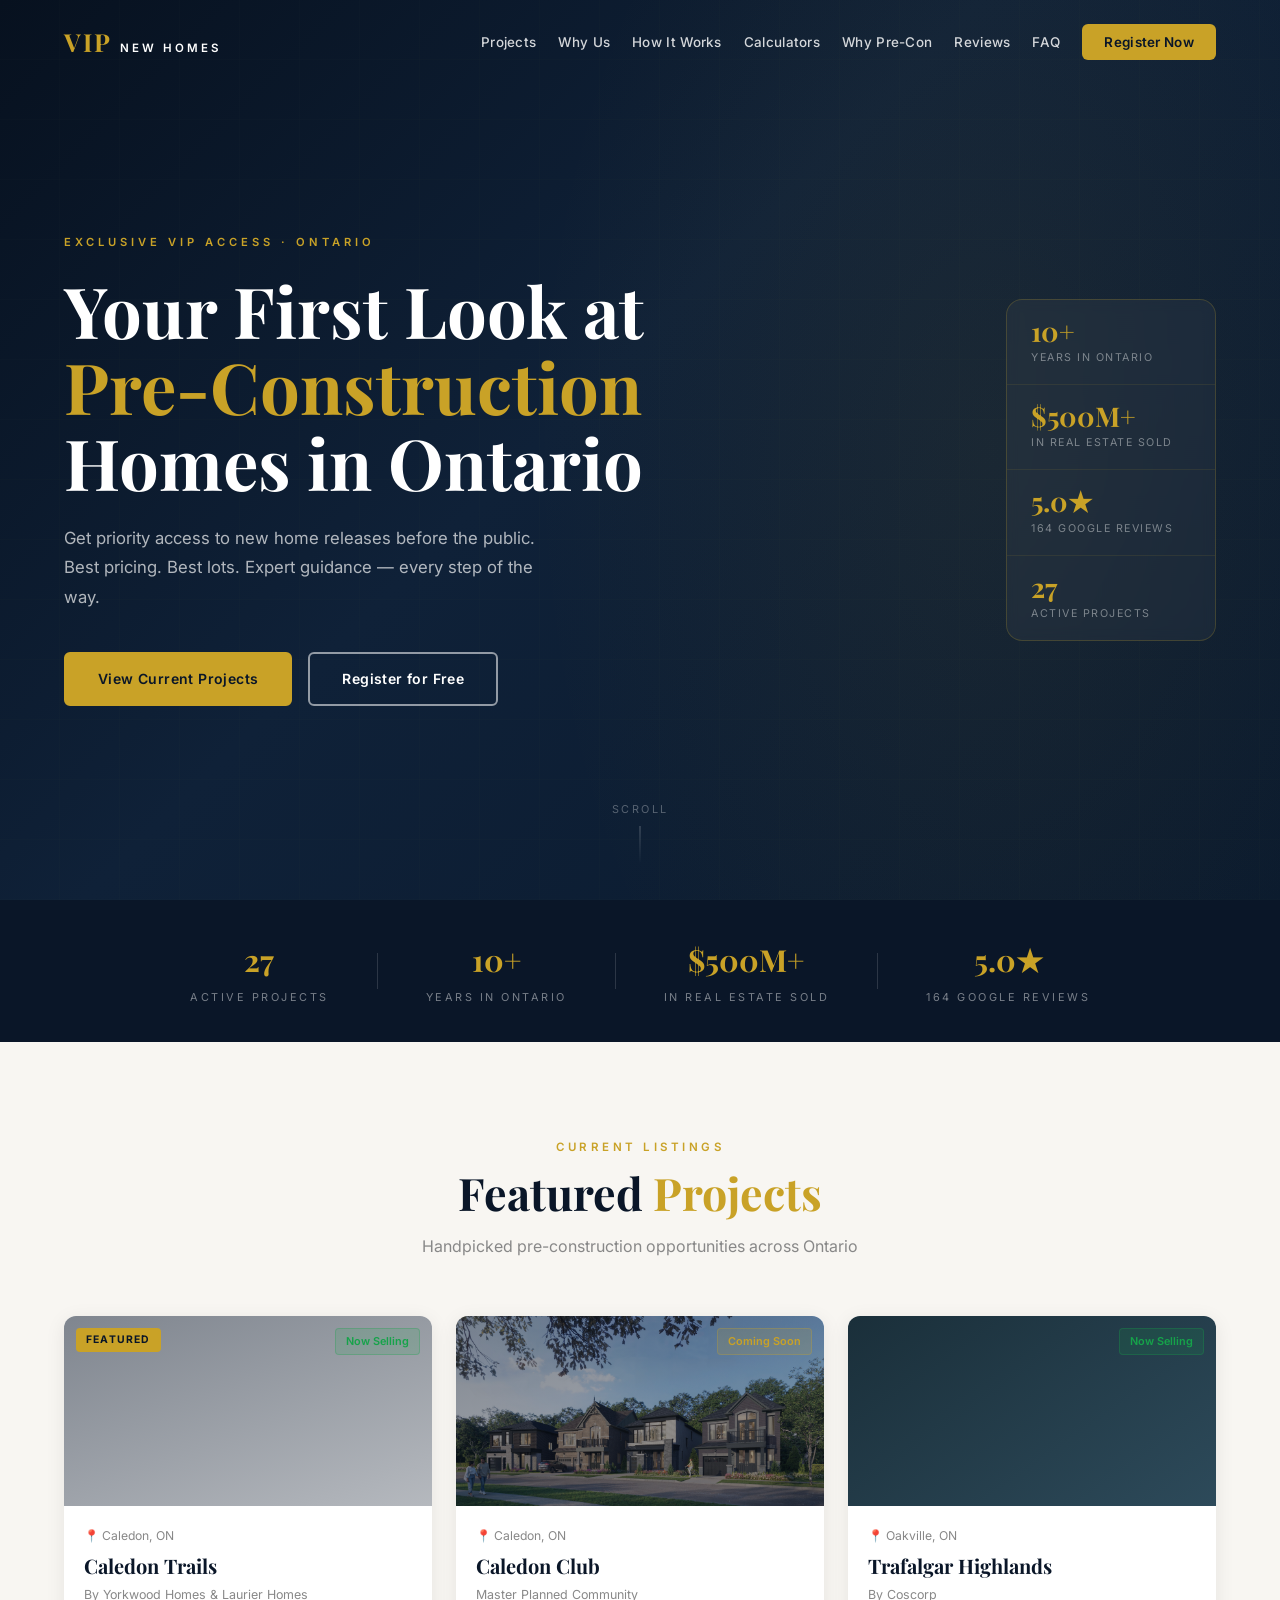
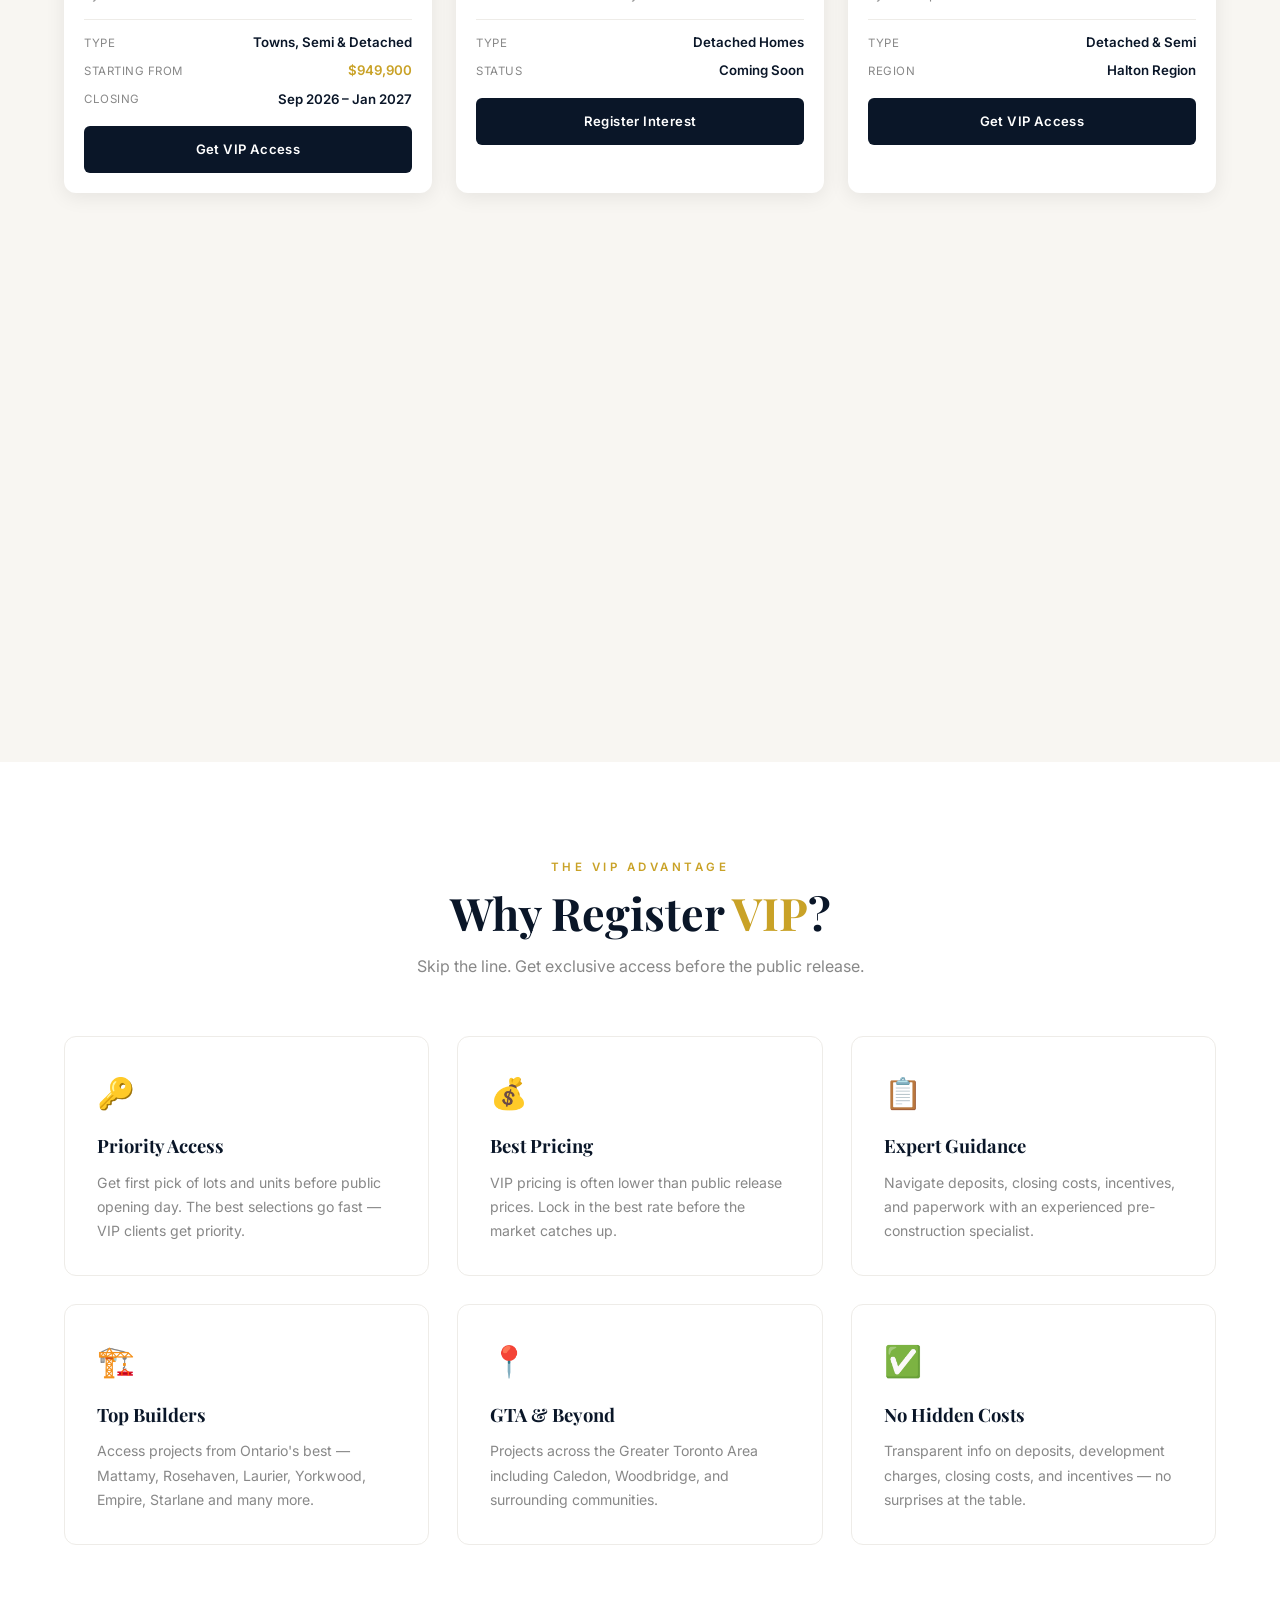
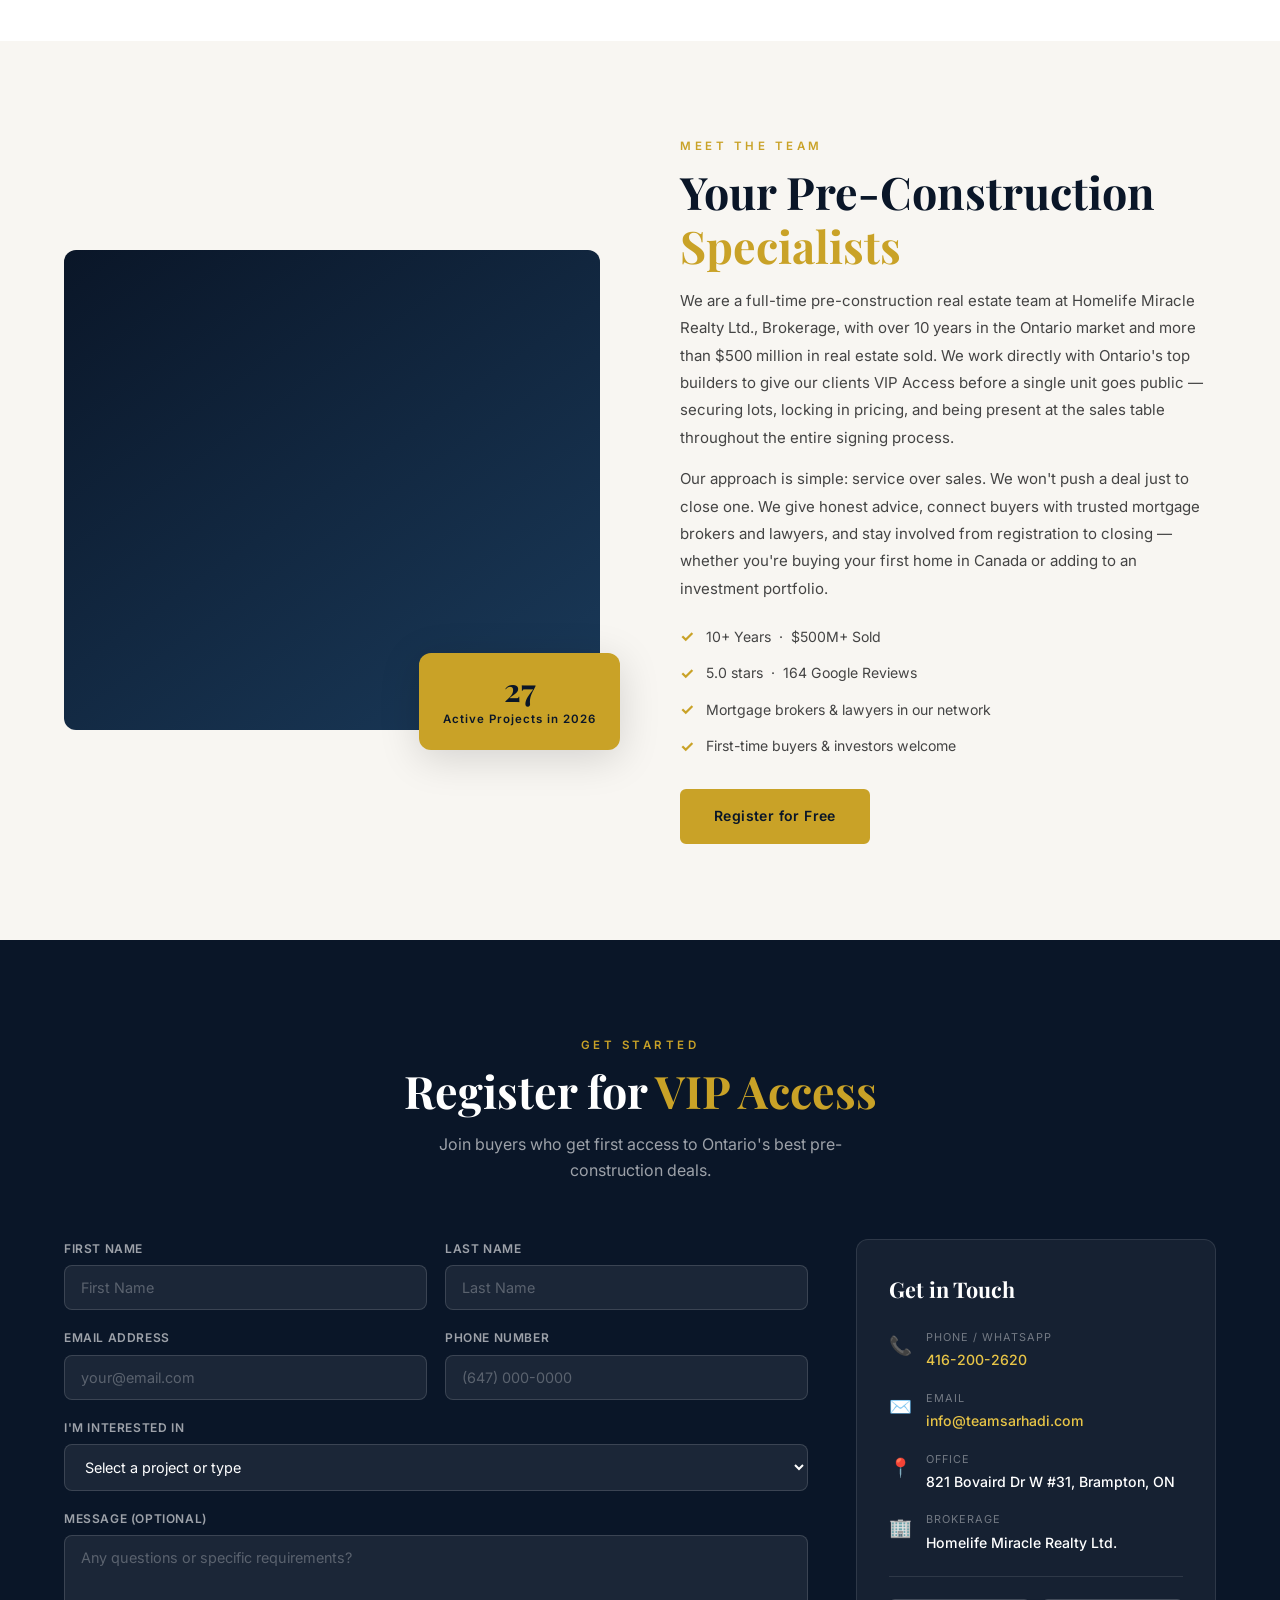
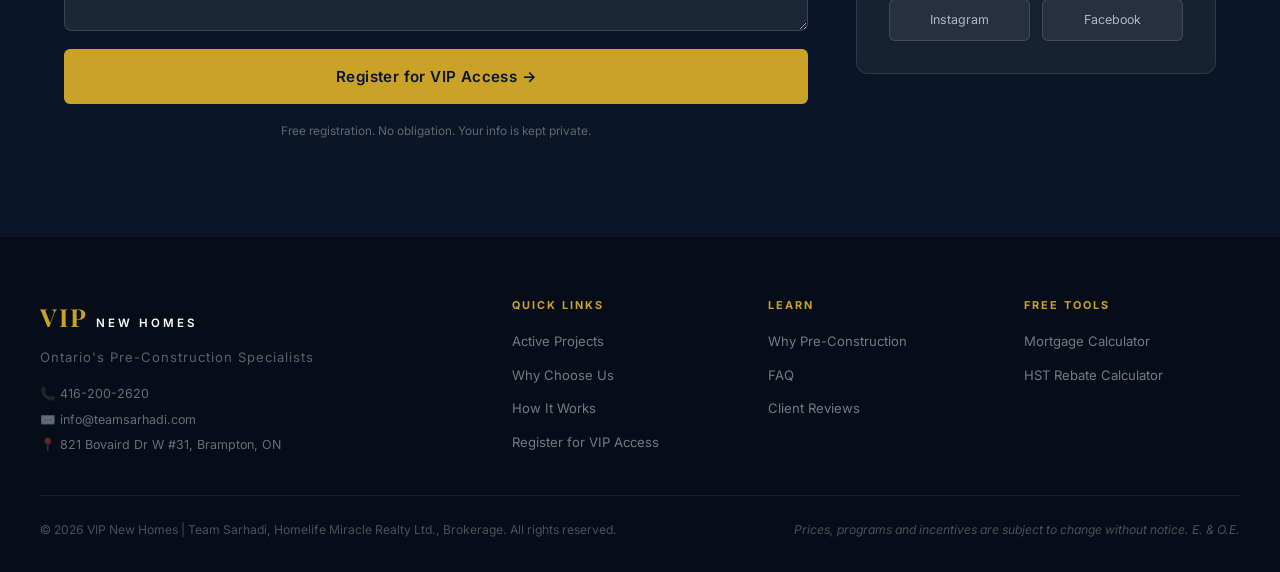
==== index.html @ d3c77505 "Add mortgage + HST calculators, full SEO layer, 4-col footer, robots/sitemap New files: - mortgage-c" ====
<!DOCTYPE html>
<html lang="en">
<head>
    <meta charset="UTF-8">
    <meta name="viewport" content="width=device-width, initial-scale=1.0">
    <title>VIP New Homes | Ontario Pre-Construction Real Estate | Team Sarhadi</title>
    <meta name="description" content="Get VIP access to Ontario's best pre-construction homes before public release. Priority pricing, exclusive lots, expert guidance. Team Sarhadi — 10+ years, $500M+ sold, 5.0★ 164 reviews.">

    <!-- SEO -->
    <link rel="canonical" href="https://vipnewhomes.ca/">
    <meta property="og:type" content="website">
    <meta property="og:url" content="https://vipnewhomes.ca/">
    <meta property="og:title" content="VIP New Homes | Ontario Pre-Construction Real Estate">
    <meta property="og:description" content="Get VIP access to Ontario's best pre-construction homes before public release. Team Sarhadi — 10+ years, $500M+ sold, 5.0★ 164 Google reviews.">
    <meta property="og:site_name" content="VIP New Homes | Team Sarhadi">
    <meta name="twitter:card" content="summary_large_image">
    <meta name="twitter:title" content="VIP New Homes | Ontario Pre-Construction Real Estate">
    <meta name="twitter:description" content="Get VIP access to Ontario's best pre-construction homes. Team Sarhadi — 10+ years, $500M+ sold, 5.0★.">

    <!-- Structured Data: LocalBusiness / RealEstateAgent -->
    <script type="application/ld+json">
    {
      "@context": "https://schema.org",
      "@type": ["LocalBusiness", "RealEstateAgent"],
      "name": "VIP New Homes | Team Sarhadi",
      "description": "Ontario pre-construction real estate specialists. 10+ years experience, $500M+ sold. VIP Access to Ontario's top builders before public release.",
      "url": "https://vipnewhomes.ca",
      "telephone": "+14162002620",
      "email": "info@teamsarhadi.com",
      "address": {
        "@type": "PostalAddress",
        "streetAddress": "821 Bovaird Dr W #31",
        "addressLocality": "Brampton",
        "addressRegion": "ON",
        "addressCountry": "CA"
      },
      "priceRange": "Free",
      "aggregateRating": {
        "@type": "AggregateRating",
        "ratingValue": "5.0",
        "reviewCount": "164",
        "bestRating": "5",
        "worstRating": "1"
      },
      "areaServed": [
        {"@type": "City", "name": "Brampton"},
        {"@type": "City", "name": "Mississauga"},
        {"@type": "City", "name": "Caledon"},
        {"@type": "City", "name": "Oakville"},
        {"@type": "City", "name": "Toronto"},
        {"@type": "City", "name": "Stoney Creek"},
        {"@type": "State", "name": "Ontario"}
      ],
      "knowsAbout": ["Pre-Construction Homes", "New Build Homes Ontario", "Tarion Warranty", "CMHC Insurance", "HST Rebate Ontario"]
    }
    </script>

    <!-- ============================================================
         TRACKING PLACEHOLDERS — Activate when IDs are ready
         Step 1: Replace GTM-XXXXXXX with your GTM container ID
         Step 2: Remove the surrounding HTML comment tags
         ============================================================ -->
    <!--
    <script>(function(w,d,s,l,i){w[l]=w[l]||[];w[l].push({'gtm.start':
    new Date().getTime(),event:'gtm.js'});var f=d.getElementsByTagName(s)[0],
    j=d.createElement(s),dl=l!='dataLayer'?'&l='+l:'';j.async=true;j.src=
    'https://www.googletagmanager.com/gtm.js?id='+i+dl;f.parentNode.insertBefore(j,f);
    })(window,document,'script','dataLayer','GTM-XXXXXXX');</script>
    -->
    <!-- ============================================================
         META PIXEL PLACEHOLDER — Activate when Pixel ID is ready
         Step 1: Replace YOUR_PIXEL_ID with your Facebook Pixel ID
         Step 2: Remove the surrounding HTML comment tags
         ============================================================ -->
    <!--
    <script>!function(f,b,e,v,n,t,s){if(f.fbq)return;n=f.fbq=function(){n.callMethod?
    n.callMethod.apply(n,arguments):n.queue.push(arguments)};if(!f._fbq)f._fbq=n;
    n.push=n;n.loaded=!0;n.version='2.0';n.queue=[];t=b.createElement(e);t.async=!0;
    t.src=v;s=b.getElementsByTagName(e)[0];s.parentNode.insertBefore(t,s)}(window,
    document,'script','https://connect.facebook.net/en_US/fbevents.js');
    fbq('init','YOUR_PIXEL_ID');fbq('track','PageView');
    </script>
    <noscript><img height="1" width="1" style="display:none"
    src="https://www.facebook.com/tr?id=YOUR_PIXEL_ID&ev=PageView&noscript=1"></noscript>
    -->

    <link rel="preconnect" href="https://fonts.googleapis.com">
    <link rel="preconnect" href="https://fonts.gstatic.com" crossorigin>
    <link href="https://fonts.googleapis.com/css2?family=Playfair+Display:wght@400;500;600;700&family=Inter:wght@300;400;500;600&display=swap" rel="stylesheet">
    <link rel="stylesheet" href="css/style.css">
</head>
<body>

    <!-- Google Tag Manager (noscript) placeholder -->
    <!--
    <noscript><iframe src="https://www.googletagmanager.com/ns.html?id=GTM-XXXXXXX"
    height="0" width="0" style="display:none;visibility:hidden"></iframe></noscript>
    -->

    <!-- ========== NAVBAR ========== -->
    <nav class="navbar" id="navbar">
        <div class="nav-container">
            <a href="#" class="nav-logo">
                <span class="logo-vip">VIP</span>
                <span class="logo-text">NEW HOMES</span>
            </a>
            <ul class="nav-links" id="navLinks">
                <li><a href="projects.html">Projects</a></li>
                <li><a href="why-us.html">Why Us</a></li>
                <li><a href="how-it-works.html">How It Works</a></li>
                <li><a href="mortgage-calculator.html">Calculators</a></li>
                <li><a href="why-pre-con.html">Why Pre-Con</a></li>
                <li><a href="reviews.html">Reviews</a></li>
                <li><a href="faq.html">FAQ</a></li>
                <li><a href="#contact" class="nav-cta">Register Now</a></li>
            </ul>
            <button class="hamburger" id="hamburger" aria-label="Menu">
                <span></span><span></span><span></span>
            </button>
        </div>
    </nav>

    <!-- ========== HERO ========== -->
    <section class="hero" id="hero">
        <div class="hero-bg"></div>
        <div class="hero-content">
            <div class="hero-left">
                <p class="hero-tag">EXCLUSIVE VIP ACCESS · ONTARIO</p>
                <h1 class="hero-title">
                    Your First Look at<br>
                    <span class="gold">Pre-Construction</span><br>
                    Homes in Ontario
                </h1>
                <p class="hero-subtitle">
                    Get priority access to new home releases before the public.
                    Best pricing. Best lots. Expert guidance — every step of the way.
                </p>
                <div class="hero-buttons">
                    <a href="#projects" class="btn btn-primary">View Current Projects</a>
                    <a href="#contact" class="btn btn-outline">Register for Free</a>
                </div>
            </div>
            <div class="hero-proof">
                <div class="hp-stat">
                    <span class="hp-num">10+</span>
                    <span class="hp-label">Years in Ontario</span>
                </div>
                <div class="hp-stat">
                    <span class="hp-num">$500M+</span>
                    <span class="hp-label">In Real Estate Sold</span>
                </div>
                <div class="hp-stat">
                    <span class="hp-num">5.0★</span>
                    <span class="hp-label">164 Google Reviews</span>
                </div>
                <div class="hp-stat">
                    <span class="hp-num">27</span>
                    <span class="hp-label">Active Projects</span>
                </div>
            </div>
        </div>
        <div class="hero-scroll">
            <span>Scroll</span>
            <div class="scroll-line"></div>
        </div>
    </section>

    <!-- ========== STATS BAR ========== -->
    <div class="stats-bar">
        <div class="stats-container">
            <div class="stat">
                <span class="stat-number">27</span>
                <span class="stat-label">Active Projects</span>
            </div>
            <div class="stat-divider"></div>
            <div class="stat">
                <span class="stat-number">10+</span>
                <span class="stat-label">Years in Ontario</span>
            </div>
            <div class="stat-divider"></div>
            <div class="stat">
                <span class="stat-number">$500M+</span>
                <span class="stat-label">In Real Estate Sold</span>
            </div>
            <div class="stat-divider"></div>
            <div class="stat">
                <span class="stat-number">5.0★</span>
                <span class="stat-label">164 Google Reviews</span>
            </div>
        </div>
    </div>

    <!-- ========== PROJECTS ========== -->
    <section class="projects" id="projects">
        <div class="section-container">
            <div class="section-header">
                <p class="section-tag">CURRENT LISTINGS</p>
                <h2 class="section-title">Featured <span class="gold">Projects</span></h2>
                <p class="section-subtitle">Handpicked pre-construction opportunities across Ontario</p>
            </div>
            <div class="projects-grid">

                <div class="project-card featured">
                    <div class="project-image pi-caledon-trails">
                        <div class="project-badge">Featured</div>
                        <div class="project-status status-selling">Now Selling</div>
                    </div>
                    <div class="project-info">
                        <p class="project-location">📍 Caledon, ON</p>
                        <h3 class="project-name">Caledon Trails</h3>
                        <p class="project-builder">By Yorkwood Homes &amp; Laurier Homes</p>
                        <div class="project-details">
                            <div class="detail"><span class="detail-label">Type</span><span class="detail-value">Towns, Semi &amp; Detached</span></div>
                            <div class="detail"><span class="detail-label">Starting From</span><span class="detail-value gold">$949,900</span></div>
                            <div class="detail"><span class="detail-label">Closing</span><span class="detail-value">Sep 2026 – Jan 2027</span></div>
                        </div>
                        <a href="#contact" class="btn btn-card">Get VIP Access</a>
                    </div>
                </div>

                <div class="project-card">
                    <div class="project-image pi-caledon-club">
                        <div class="project-status status-soon">Coming Soon</div>
                    </div>
                    <div class="project-info">
                        <p class="project-location">📍 Caledon, ON</p>
                        <h3 class="project-name">Caledon Club</h3>
                        <p class="project-builder">Master Planned Community</p>
                        <div class="project-details">
                            <div class="detail"><span class="detail-label">Type</span><span class="detail-value">Detached Homes</span></div>
                            <div class="detail"><span class="detail-label">Status</span><span class="detail-value">Coming Soon</span></div>
                        </div>
                        <a href="#contact" class="btn btn-card">Register Interest</a>
                    </div>
                </div>

                <div class="project-card">
                    <div class="project-image pi-trafalgar">
                        <div class="project-status status-selling">Now Selling</div>
                    </div>
                    <div class="project-info">
                        <p class="project-location">📍 Oakville, ON</p>
                        <h3 class="project-name">Trafalgar Highlands</h3>
                        <p class="project-builder">By Coscorp</p>
                        <div class="project-details">
                            <div class="detail"><span class="detail-label">Type</span><span class="detail-value">Detached &amp; Semi</span></div>
                            <div class="detail"><span class="detail-label">Region</span><span class="detail-value">Halton Region</span></div>
                        </div>
                        <a href="#contact" class="btn btn-card">Get VIP Access</a>
                    </div>
                </div>

                <div class="project-card">
                    <div class="project-image pi-ellis-lane">
                        <div class="project-status status-selling">Now Selling</div>
                    </div>
                    <div class="project-info">
                        <p class="project-location">📍 Caledon, ON</p>
                        <h3 class="project-name">Ellis Lane</h3>
                        <p class="project-builder">By Poetry Living</p>
                        <div class="project-details">
                            <div class="detail"><span class="detail-label">Type</span><span class="detail-value">Detached Homes</span></div>
                            <div class="detail"><span class="detail-label">Region</span><span class="detail-value">Peel Region</span></div>
                        </div>
                        <a href="#contact" class="btn btn-card">Get VIP Access</a>
                    </div>
                </div>

                <div class="project-card">
                    <div class="project-image pi-on-the-ridge">
                        <div class="project-status status-selling">Now Selling</div>
                    </div>
                    <div class="project-info">
                        <p class="project-location">📍 Stoney Creek, ON</p>
                        <h3 class="project-name">On The Ridge</h3>
                        <p class="project-builder">By Rosehaven Homes</p>
                        <div class="project-details">
                            <div class="detail"><span class="detail-label">Type</span><span class="detail-value">Detached Homes</span></div>
                            <div class="detail"><span class="detail-label">Closing</span><span class="detail-value">2027</span></div>
                        </div>
                        <a href="#contact" class="btn btn-card">Get VIP Access</a>
                    </div>
                </div>

                <div class="project-card view-all-card">
                    <div class="view-all-content">
                        <div class="view-all-number">27</div>
                        <p class="view-all-text">Active Projects<br>Across Ontario</p>
                        <a href="projects.html" class="btn btn-primary">View All Projects</a>
                    </div>
                </div>

            </div>
        </div>
    </section>

    <!-- ========== WHY VIP ========== -->
    <section class="why-vip" id="why-vip">
        <div class="section-container">
            <div class="section-header">
                <p class="section-tag">THE VIP ADVANTAGE</p>
                <h2 class="section-title">Why Register <span class="gold">VIP</span>?</h2>
                <p class="section-subtitle">Skip the line. Get exclusive access before the public release.</p>
            </div>
            <div class="benefits-grid">
                <div class="benefit-card">
                    <div class="benefit-icon">🔑</div>
                    <h3>Priority Access</h3>
                    <p>Get first pick of lots and units before public opening day. The best selections go fast — VIP clients get priority.</p>
                </div>
                <div class="benefit-card">
                    <div class="benefit-icon">💰</div>
                    <h3>Best Pricing</h3>
                    <p>VIP pricing is often lower than public release prices. Lock in the best rate before the market catches up.</p>
                </div>
                <div class="benefit-card">
                    <div class="benefit-icon">📋</div>
                    <h3>Expert Guidance</h3>
                    <p>Navigate deposits, closing costs, incentives, and paperwork with an experienced pre-construction specialist.</p>
                </div>
                <div class="benefit-card">
                    <div class="benefit-icon">🏗️</div>
                    <h3>Top Builders</h3>
                    <p>Access projects from Ontario's best — Mattamy, Rosehaven, Laurier, Yorkwood, Empire, Starlane and many more.</p>
                </div>
                <div class="benefit-card">
                    <div class="benefit-icon">📍</div>
                    <h3>GTA &amp; Beyond</h3>
                    <p>Projects across the Greater Toronto Area including Caledon, Woodbridge, and surrounding communities.</p>
                </div>
                <div class="benefit-card">
                    <div class="benefit-icon">✅</div>
                    <h3>No Hidden Costs</h3>
                    <p>Transparent info on deposits, development charges, closing costs, and incentives — no surprises at the table.</p>
                </div>
            </div>
        </div>
    </section>

    <!-- ========== ABOUT ========== -->
    <section class="about" id="about">
        <div class="about-container">
            <div class="about-image">
                <div class="about-img-bg"></div>
                <div class="about-badge">
                    <span class="badge-number">27</span>
                    <span class="badge-text">Active Projects in 2026</span>
                </div>
            </div>
            <div class="about-content">
                <p class="section-tag">MEET THE TEAM</p>
                <h2 class="section-title">Your Pre-Construction <span class="gold">Specialists</span></h2>
                <p class="about-text">We are a full-time pre-construction real estate team at Homelife Miracle Realty Ltd., Brokerage, with over 10 years in the Ontario market and more than $500 million in real estate sold. We work directly with Ontario's top builders to give our clients VIP Access before a single unit goes public — securing lots, locking in pricing, and being present at the sales table throughout the entire signing process.</p>
                <p class="about-text">Our approach is simple: service over sales. We won't push a deal just to close one. We give honest advice, connect buyers with trusted mortgage brokers and lawyers, and stay involved from registration to closing — whether you're buying your first home in Canada or adding to an investment portfolio.</p>
                <div class="about-highlights">
                    <div class="highlight"><span class="hi">✓</span><span>10+ Years &nbsp;·&nbsp; $500M+ Sold</span></div>
                    <div class="highlight"><span class="hi">✓</span><span>5.0 stars &nbsp;·&nbsp; 164 Google Reviews</span></div>
                    <div class="highlight"><span class="hi">✓</span><span>Mortgage brokers &amp; lawyers in our network</span></div>
                    <div class="highlight"><span class="hi">✓</span><span>First-time buyers &amp; investors welcome</span></div>
                </div>
                <a href="#contact" class="btn btn-primary">Register for Free</a>
            </div>
        </div>
    </section>

    <!-- ========== CONTACT ========== -->
    <section class="contact" id="contact">
        <div class="section-container">
            <div class="section-header">
                <p class="section-tag">GET STARTED</p>
                <h2 class="section-title" style="color:#fff;">Register for <span class="gold">VIP Access</span></h2>
                <p class="section-subtitle" style="color:rgba(255,255,255,0.6);">Join buyers who get first access to Ontario's best pre-construction deals.</p>
            </div>
            <div class="contact-wrapper">
                <form class="contact-form" id="contactForm" novalidate>
                    <div class="form-row">
                        <div class="form-group">
                            <label for="firstName">First Name</label>
                            <input type="text" id="firstName" placeholder="First Name" required>
                        </div>
                        <div class="form-group">
                            <label for="lastName">Last Name</label>
                            <input type="text" id="lastName" placeholder="Last Name" required>
                        </div>
                    </div>
                    <div class="form-row">
                        <div class="form-group">
                            <label for="email">Email Address</label>
                            <input type="email" id="email" placeholder="your@email.com" required>
                        </div>
                        <div class="form-group">
                            <label for="phone">Phone Number</label>
                            <input type="tel" id="phone" placeholder="(647) 000-0000">
                        </div>
                    </div>
                    <div class="form-group full-width">
                        <label for="interest">I'm interested in</label>
                        <select id="interest">
                            <option value="">Select a project or type</option>
                            <option>Caledon Trails</option>
                            <option>Caledon Club</option>
                            <option>The Valley – Woodbridge</option>
                            <option>SouthCal – Caledon</option>
                            <option>Mattamy Homes</option>
                            <option>Rosehaven Homes</option>
                            <option>Show me all projects</option>
                        </select>
                    </div>
                    <div class="form-group full-width">
                        <label for="message">Message (Optional)</label>
                        <textarea id="message" placeholder="Any questions or specific requirements?"></textarea>
                    </div>
                    <button type="submit" class="btn btn-primary btn-submit">Register for VIP Access →</button>
                    <p class="form-note">Free registration. No obligation. Your info is kept private.</p>
                </form>
                <div class="contact-info">
                    <div class="contact-card">
                        <h3>Get in Touch</h3>
                        <div class="contact-item">
                            <span class="ci">📞</span>
                            <div>
                                <span class="contact-label">Phone / WhatsApp</span>
                                <a href="tel:4162002620" class="contact-value">416-200-2620</a>
                            </div>
                        </div>
                        <div class="contact-item">
                            <span class="ci">✉️</span>
                            <div>
                                <span class="contact-label">Email</span>
                                <a href="mailto:info@teamsarhadi.com" class="contact-value">info@teamsarhadi.com</a>
                            </div>
                        </div>
                        <div class="contact-item">
                            <span class="ci">📍</span>
                            <div>
                                <span class="contact-label">Office</span>
                                <span class="contact-value">821 Bovaird Dr W #31, Brampton, ON</span>
                            </div>
                        </div>
                        <div class="contact-item">
                            <span class="ci">🏢</span>
                            <div>
                                <span class="contact-label">Brokerage</span>
                                <span class="contact-value">Homelife Miracle Realty Ltd.</span>
                            </div>
                        </div>
                        <div class="social-links">
                            <a href="#" class="social-btn">Instagram</a>
                            <a href="#" class="social-btn">Facebook</a>
                        </div>
                    </div>
                </div>
            </div>
        </div>
    </section>

    <!-- ========== FOOTER ========== -->
    <footer class="footer">
        <div class="footer-inner">
            <div class="footer-cols">
                <div class="footer-col footer-col-brand">
                    <div class="nav-logo">
                        <span class="logo-vip">VIP</span>
                        <span class="logo-text">NEW HOMES</span>
                    </div>
                    <p class="footer-tagline">Ontario's Pre-Construction Specialists</p>
                    <div class="footer-contact-list">
                        <a href="tel:4162002620" class="footer-contact-link">📞 416-200-2620</a>
                        <a href="mailto:info@teamsarhadi.com" class="footer-contact-link">✉️ info@teamsarhadi.com</a>
                        <span class="footer-contact-link">📍 821 Bovaird Dr W #31, Brampton, ON</span>
                    </div>
                </div>
                <div class="footer-col">
                    <p class="footer-col-title">Quick Links</p>
                    <ul class="footer-col-links">
                        <li><a href="projects.html">Active Projects</a></li>
                        <li><a href="why-us.html">Why Choose Us</a></li>
                        <li><a href="how-it-works.html">How It Works</a></li>
                        <li><a href="#contact">Register for VIP Access</a></li>
                    </ul>
                </div>
                <div class="footer-col">
                    <p class="footer-col-title">Learn</p>
                    <ul class="footer-col-links">
                        <li><a href="why-pre-con.html">Why Pre-Construction</a></li>
                        <li><a href="faq.html">FAQ</a></li>
                        <li><a href="reviews.html">Client Reviews</a></li>
                    </ul>
                </div>
                <div class="footer-col">
                    <p class="footer-col-title">Free Tools</p>
                    <ul class="footer-col-links">
                        <li><a href="mortgage-calculator.html">Mortgage Calculator</a></li>
                        <li><a href="hst-calculator.html">HST Rebate Calculator</a></li>
                    </ul>
                </div>
            </div>
            <div class="footer-bottom">
                <p>© 2026 VIP New Homes | Team Sarhadi, Homelife Miracle Realty Ltd., Brokerage. All rights reserved.</p>
                <p class="footer-disc">Prices, programs and incentives are subject to change without notice. E. &amp; O.E.</p>
            </div>
        </div>
    </footer>

    <script src="js/main.js"></script>
</body>
</html>
---- css/style.css ----
/* ============================================================
   VIP NEW HOMES — Main Stylesheet
   ============================================================ */

:root {
    --navy:        #0a1628;
    --navy-mid:    #122040;
    --gold:        #c9a227;
    --gold-light:  #e8c547;
    --white:       #ffffff;
    --off-white:   #f8f6f2;
    --gray-light:  #eeece8;
    --gray:        #888888;
    --gray-dark:   #444444;
    --green:       #16a34a;
    --font-serif:  'Playfair Display', Georgia, serif;
    --font-sans:   'Inter', -apple-system, BlinkMacSystemFont, sans-serif;
    --ease:        all 0.3s ease;
    --shadow:      0 4px 20px rgba(0,0,0,0.08);
    --shadow-lg:   0 8px 40px rgba(0,0,0,0.15);
    --radius:      12px;
    --max:         1200px;
}

/* ── Reset ────────────────────────────────────── */
*, *::before, *::after { margin:0; padding:0; box-sizing:border-box; }
html { scroll-behavior: smooth; }
body { font-family:var(--font-sans); color:var(--navy); background:var(--white); line-height:1.6; overflow-x:hidden; }
a { text-decoration:none; color:inherit; }
ul { list-style:none; }
img { max-width:100%; display:block; }
button { cursor:pointer; border:none; background:none; font-family:inherit; }

/* ── Utility ──────────────────────────────────── */
.gold { color: var(--gold); }

.section-tag {
    display: block;
    font-size: 0.72rem;
    font-weight: 600;
    letter-spacing: 3.5px;
    color: var(--gold);
    text-transform: uppercase;
    margin-bottom: 10px;
}

.section-title {
    font-family: var(--font-serif);
    font-size: clamp(1.9rem, 3.5vw, 2.8rem);
    font-weight: 700;
    color: var(--navy);
    line-height: 1.2;
    margin-bottom: 14px;
}

.section-subtitle {
    color: var(--gray);
    font-size: 1rem;
    max-width: 480px;
}

.section-container {
    max-width: var(--max);
    margin: 0 auto;
    padding: 96px 24px;
}

.section-header {
    text-align: center;
    margin-bottom: 56px;
}
.section-header .section-subtitle { margin: 0 auto; }

/* ── Buttons ──────────────────────────────────── */
.btn {
    display: inline-block;
    padding: 14px 32px;
    border-radius: 6px;
    font-size: 0.875rem;
    font-weight: 600;
    letter-spacing: 0.4px;
    transition: var(--ease);
    border: 2px solid transparent;
    text-align: center;
}
.btn-primary {
    background: var(--gold);
    color: var(--navy);
    border-color: var(--gold);
}
.btn-primary:hover {
    background: var(--gold-light);
    border-color: var(--gold-light);
    transform: translateY(-2px);
    box-shadow: 0 8px 24px rgba(201,162,39,0.38);
}
.btn-outline {
    background: transparent;
    color: #fff;
    border-color: rgba(255,255,255,0.55);
}
.btn-outline:hover {
    background: rgba(255,255,255,0.1);
    border-color: #fff;
    transform: translateY(-2px);
}
.btn-card {
    background: var(--navy);
    color: #fff;
    padding: 11px 20px;
    font-size: 0.82rem;
    width: 100%;
    border-radius: 6px;
    display: block;
}
.btn-card:hover {
    background: var(--gold);
    color: var(--navy);
    transform: translateY(-2px);
}

/* ============================================================
   NAVBAR
   ============================================================ */
.navbar {
    position: fixed;
    inset: 0 0 auto 0;
    z-index: 900;
    padding: 22px 0;
    transition: var(--ease);
}
.navbar.scrolled {
    background: var(--navy);
    padding: 14px 0;
    box-shadow: 0 2px 20px rgba(0,0,0,0.35);
}
.nav-container {
    max-width: var(--max);
    margin: 0 auto;
    padding: 0 24px;
    display: flex;
    align-items: center;
    justify-content: space-between;
}
.nav-logo {
    display: flex;
    align-items: baseline;
    gap: 8px;
}
.logo-vip {
    font-family: var(--font-serif);
    font-size: 1.55rem;
    font-weight: 700;
    color: var(--gold);
    letter-spacing: 2px;
}
.logo-text {
    font-size: 0.72rem;
    font-weight: 600;
    color: #fff;
    letter-spacing: 3px;
}
.nav-links {
    display: flex;
    align-items: center;
    gap: 22px;
}
.nav-links a {
    color: rgba(255,255,255,0.82);
    font-size: 0.84rem;
    font-weight: 500;
    letter-spacing: 0.3px;
    transition: var(--ease);
    white-space: nowrap;
}
.nav-links a:hover { color: var(--gold); }
.active-link {
    color: var(--gold) !important;
    font-weight: 600 !important;
}
.nav-cta {
    background: var(--gold) !important;
    color: var(--navy) !important;
    padding: 10px 22px;
    border-radius: 6px;
    font-weight: 600 !important;
}
.nav-cta:hover {
    background: var(--gold-light) !important;
    transform: translateY(-1px);
}
.hamburger {
    display: none;
    flex-direction: column;
    gap: 5px;
    padding: 4px;
    z-index: 910;
}
.hamburger span {
    display: block;
    width: 24px;
    height: 2px;
    background: #fff;
    transition: var(--ease);
}

/* ============================================================
   HERO
   ============================================================ */
.hero {
    min-height: 100vh;
    position: relative;
    display: flex;
    align-items: center;
    overflow: hidden;
}
.hero-bg {
    position: absolute;
    inset: 0;
    background: linear-gradient(135deg, #07111f 0%, #0f2138 45%, #0a1a2e 100%);
}
.hero-bg::before {
    content: '';
    position: absolute;
    inset: 0;
    background: url("data:image/svg+xml,%3Csvg xmlns='http://www.w3.org/2000/svg' width='60' height='60'%3E%3Cpath d='M0 0h60v60H0z' fill='none'/%3E%3Cpath d='M60 0v60M0 60h60' stroke='rgba(201,162,39,.04)' stroke-width='.6'/%3E%3C/svg%3E");
}
.hero-bg::after {
    content: '';
    position: absolute;
    top: -40%;
    right: -15%;
    width: 75%;
    height: 180%;
    background: radial-gradient(ellipse, rgba(201,162,39,0.07) 0%, transparent 68%);
    pointer-events: none;
}
.hero-content {
    position: relative;
    z-index: 2;
    max-width: var(--max);
    margin: 0 auto;
    padding: 120px 24px 80px;
    width: 100%;
    display: flex;
    align-items: center;
    justify-content: space-between;
    gap: 56px;
}
.hero-left {
    flex: 1;
    min-width: 0;
}
.hero-tag {
    font-size: 0.7rem;
    font-weight: 600;
    letter-spacing: 4px;
    color: var(--gold);
    text-transform: uppercase;
    margin-bottom: 20px;
}
.hero-title {
    font-family: var(--font-serif);
    font-size: clamp(2.8rem, 5.5vw, 4.8rem);
    font-weight: 700;
    color: #fff;
    line-height: 1.08;
    margin-bottom: 24px;
}
.hero-subtitle {
    font-size: 1.05rem;
    color: rgba(255,255,255,0.68);
    max-width: 480px;
    line-height: 1.75;
    margin-bottom: 40px;
}
.hero-buttons { display: flex; gap: 16px; flex-wrap: wrap; }

/* Hero proof panel */
.hero-proof {
    flex: 0 0 210px;
    background: rgba(255,255,255,0.04);
    border: 1px solid rgba(201,162,39,0.22);
    border-radius: 16px;
    overflow: hidden;
    backdrop-filter: blur(6px);
}
.hp-stat {
    padding: 18px 24px;
    border-bottom: 1px solid rgba(201,162,39,0.10);
}
.hp-stat:last-child { border-bottom: none; }
.hp-num {
    display: block;
    font-family: var(--font-serif);
    font-size: 1.7rem;
    font-weight: 700;
    color: var(--gold);
    line-height: 1;
    margin-bottom: 4px;
}
.hp-label {
    display: block;
    font-size: 0.67rem;
    letter-spacing: 1.5px;
    text-transform: uppercase;
    color: rgba(255,255,255,0.42);
}
.hero-scroll {
    position: absolute;
    bottom: 36px;
    left: 50%;
    transform: translateX(-50%);
    text-align: center;
    color: rgba(255,255,255,0.3);
    font-size: 0.68rem;
    letter-spacing: 2.5px;
    text-transform: uppercase;
}
.scroll-line {
    width: 1px;
    height: 38px;
    background: linear-gradient(to bottom, rgba(255,255,255,0.3), transparent);
    margin: 8px auto 0;
    animation: scrollPulse 2s ease-in-out infinite;
}
@keyframes scrollPulse {
    0%,100%{ opacity:.3; } 50%{ opacity:1; }
}

/* ============================================================
   STATS BAR
   ============================================================ */
.stats-bar { background: var(--navy); padding: 28px 24px; }
.stats-container {
    max-width: var(--max);
    margin: 0 auto;
    display: flex;
    align-items: center;
    justify-content: center;
    flex-wrap: wrap;
}
.stat { text-align:center; padding: 8px 48px; display:flex; flex-direction:column; gap:4px; }
.stat-number { font-family:var(--font-serif); font-size:1.9rem; font-weight:700; color:var(--gold); }
.stat-label { font-size:0.68rem; letter-spacing:2.5px; text-transform:uppercase; color:rgba(255,255,255,0.45); }
.stat-divider { width:1px; height:36px; background:rgba(255,255,255,0.14); }

/* ============================================================
   PROJECTS
   ============================================================ */
.projects { background: var(--off-white); }
.projects-grid {
    display: grid;
    grid-template-columns: repeat(3, 1fr);
    gap: 24px;
}
.project-card {
    background: var(--white);
    border-radius: var(--radius);
    overflow: hidden;
    transition: var(--ease);
    box-shadow: var(--shadow);
}
.project-card:hover {
    transform: translateY(-6px);
    box-shadow: var(--shadow-lg);
}
.project-image {
    position: relative;
    height: 190px;
    overflow: hidden;
}
.project-image > div:not(.project-badge):not(.project-status) {
    /* the colored bg already spans full area */
}

/* Project image colour themes */
.pi-caledon-trails { background: linear-gradient(160deg,rgba(10,22,40,0.52),rgba(10,22,40,0.30)), url('../images/projects/caledon-trails.jpg') center/cover no-repeat; }
.pi-caledon-club   { background: linear-gradient(160deg,rgba(10,22,40,0.52),rgba(10,22,40,0.30)), url('../images/projects/caledon-club.jpg') center/cover no-repeat; }
.pi-trafalgar      { background: linear-gradient(145deg,#1a2f3a,#2d4a5a); }
.pi-ellis-lane     { background: linear-gradient(160deg,rgba(10,22,40,0.45),rgba(10,22,40,0.22)), url('../images/projects/poetry-ellis-lane.jpg') center/cover no-repeat; }
.pi-on-the-ridge   { background: linear-gradient(145deg,#0f1e2d,#1a3048); }

/* Hover zoom on project image */
.project-card:hover .project-image { filter: brightness(1.08); }

.project-badge {
    position: absolute;
    top: 12px; left: 12px;
    background: var(--gold); color: var(--navy);
    font-size: 0.65rem; font-weight: 700; letter-spacing: 1.2px;
    padding: 4px 10px; border-radius: 4px; text-transform: uppercase;
}
.project-status {
    position: absolute;
    top: 12px; right: 12px;
    font-size: 0.68rem; font-weight: 600;
    padding: 4px 10px; border-radius: 4px;
}
.status-selling {
    background: rgba(22,163,74,0.14);
    color: #16a34a;
    border: 1px solid rgba(22,163,74,0.28);
}
.status-soon {
    background: rgba(201,162,39,0.14);
    color: var(--gold);
    border: 1px solid rgba(201,162,39,0.28);
}
.project-info { padding: 20px; }
.project-location { font-size:0.76rem; color:var(--gray); margin-bottom:5px; }
.project-name { font-family:var(--font-serif); font-size:1.25rem; font-weight:700; color:var(--navy); margin-bottom:3px; }
.project-builder { font-size:0.78rem; color:var(--gray); margin-bottom:14px; }
.project-details {
    display:flex; flex-direction:column; gap:7px;
    margin-bottom:16px; padding-top:12px;
    border-top:1px solid var(--gray-light);
}
.detail { display:flex; justify-content:space-between; align-items:center; }
.detail-label { font-size:0.72rem; color:var(--gray); text-transform:uppercase; letter-spacing:.5px; }
.detail-value { font-size:0.83rem; font-weight:600; color:var(--navy); }
.detail-value.gold { color:var(--gold); }

/* View-all card */
.view-all-card {
    background: var(--navy);
    display: flex; align-items: center; justify-content: center;
}
.view-all-content { text-align:center; padding: 40px 24px; }
.view-all-number { font-family:var(--font-serif); font-size:3.8rem; font-weight:700; color:var(--gold); line-height:1; }
.view-all-text { color:rgba(255,255,255,0.65); font-size:.95rem; margin:12px 0 24px; line-height:1.5; }

/* ============================================================
   WHY VIP
   ============================================================ */
.why-vip { background: var(--white); }
.benefits-grid { display:grid; grid-template-columns:repeat(3,1fr); gap:28px; }
.benefit-card {
    padding: 32px;
    border: 1px solid var(--gray-light);
    border-radius: var(--radius);
    transition: var(--ease);
}
.benefit-card:hover {
    border-color: var(--gold);
    box-shadow: 0 4px 24px rgba(201,162,39,0.1);
    transform: translateY(-4px);
}
.benefit-icon { font-size:1.9rem; margin-bottom:14px; }
.benefit-card h3 {
    font-family: var(--font-serif);
    font-size: 1.15rem; color: var(--navy); margin-bottom: 10px;
}
.benefit-card p { font-size:.88rem; color:var(--gray); line-height:1.72; }

/* ============================================================
   ABOUT
   ============================================================ */
.about { background: var(--off-white); }
.about-container {
    max-width: var(--max);
    margin: 0 auto;
    padding: 96px 24px;
    display: grid;
    grid-template-columns: 1fr 1fr;
    gap: 80px;
    align-items: center;
}
.about-image { position:relative; }
.about-img-bg {
    width:100%; height:480px;
    background: linear-gradient(145deg,var(--navy),#1a3a5a);
    border-radius: var(--radius);
}
.about-badge {
    position:absolute; bottom:-20px; right:-20px;
    background:var(--gold); color:var(--navy);
    padding:20px 24px; border-radius:var(--radius);
    text-align:center; box-shadow:var(--shadow-lg);
}
.badge-number { display:block; font-family:var(--font-serif); font-size:2rem; font-weight:700; line-height:1; }
.badge-text { font-size:.72rem; font-weight:600; letter-spacing:1px; }
.about-content .section-title { margin-top:10px; }
.about-text { color:var(--gray-dark); line-height:1.82; margin-bottom:14px; font-size:.94rem; }
.about-highlights { display:flex; flex-direction:column; gap:11px; margin:22px 0 30px; }
.highlight { display:flex; align-items:center; gap:12px; font-size:.88rem; color:var(--gray-dark); }
.hi { color:var(--gold); font-weight:700; font-size:1rem; }

/* ============================================================
   CONTACT
   ============================================================ */
.contact { background: var(--navy); }
.contact-wrapper {
    display: grid;
    grid-template-columns: 1fr 360px;
    gap: 48px;
    align-items: start;
}
.contact-form { display:flex; flex-direction:column; gap:18px; }
.form-row { display:grid; grid-template-columns:1fr 1fr; gap:18px; }
.form-group { display:flex; flex-direction:column; gap:7px; }
.form-group.full-width { /* spans naturally in flex column */ }
.form-group label {
    font-size:.75rem; font-weight:600;
    color:rgba(255,255,255,.6);
    letter-spacing:.6px; text-transform:uppercase;
}
.form-group input,
.form-group select,
.form-group textarea {
    padding:13px 16px;
    background:rgba(255,255,255,.07);
    border:1px solid rgba(255,255,255,.14);
    border-radius:8px;
    color:#fff;
    font-family:var(--font-sans);
    font-size:.9rem;
    transition:var(--ease);
    outline:none;
}
.form-group input::placeholder,
.form-group textarea::placeholder { color:rgba(255,255,255,.28); }
.form-group input:focus,
.form-group select:focus,
.form-group textarea:focus {
    border-color:var(--gold);
    background:rgba(255,255,255,.1);
}
.form-group select option { background:var(--navy); color:#fff; }
.form-group textarea { resize:vertical; min-height:96px; }
.btn-submit { width:100%; padding:16px; font-size:.95rem; }
.form-note { font-size:.74rem; color:rgba(255,255,255,.35); text-align:center; }
.contact-card {
    background:rgba(255,255,255,.05);
    border:1px solid rgba(255,255,255,.1);
    border-radius:var(--radius);
    padding:32px;
}
.contact-card h3 { font-family:var(--font-serif); font-size:1.35rem; color:#fff; margin-bottom:22px; }
.contact-item { display:flex; align-items:flex-start; gap:14px; margin-bottom:18px; }
.ci { font-size:1.15rem; margin-top:2px; }
.contact-label { display:block; font-size:.68rem; color:rgba(255,255,255,.4); text-transform:uppercase; letter-spacing:1px; margin-bottom:3px; }
.contact-value { display:block; font-size:.88rem; color:#fff; font-weight:500; }
a.contact-value { color:var(--gold-light); transition: opacity 0.2s ease; }
a.contact-value:hover { opacity:0.8; }
.social-links { display:flex; gap:12px; margin-top:22px; padding-top:22px; border-top:1px solid rgba(255,255,255,.1); }
.social-btn {
    flex:1; text-align:center; padding:10px;
    background:rgba(255,255,255,.07);
    border:1px solid rgba(255,255,255,.13);
    border-radius:6px;
    color:rgba(255,255,255,.65);
    font-size:.78rem;
    transition:var(--ease);
}
.social-btn:hover { background:var(--gold); color:var(--navy); border-color:var(--gold); }

/* ============================================================
   FOOTER
   ============================================================ */
.footer { background:#060d18; padding:60px 24px 32px; }
.footer-inner { max-width:var(--max); margin:0 auto; }

/* 4-column grid */
.footer-cols {
    display: grid;
    grid-template-columns: 2fr 1fr 1fr 1fr;
    gap: 40px;
    padding-bottom: 40px;
    margin-bottom: 24px;
    border-bottom: 1px solid rgba(255,255,255,.07);
}
.footer-col-brand .nav-logo { margin-bottom: 10px; }
.footer-tagline { color:rgba(255,255,255,.35); font-size:.82rem; letter-spacing:1px; margin-bottom:16px; }
.footer-contact-list { display:flex; flex-direction:column; gap:6px; }
.footer-contact-link { font-size:0.78rem; color:rgba(255,255,255,.4); transition:color 0.2s; }
a.footer-contact-link:hover { color:var(--gold); }
.footer-col-title {
    font-size:0.68rem; font-weight:700; letter-spacing:2px;
    text-transform:uppercase; color:var(--gold); margin-bottom:14px;
}
.footer-col-links { display:flex; flex-direction:column; gap:8px; }
.footer-col-links li a { font-size:0.82rem; color:rgba(255,255,255,.45); transition:color 0.2s; }
.footer-col-links li a:hover { color:rgba(255,255,255,.82); }

.footer-bottom { display:flex; justify-content:space-between; align-items:center; flex-wrap:wrap; gap:10px; }
.footer-bottom p { font-size:.76rem; color:rgba(255,255,255,.28); }
.footer-disc { font-style:italic; }

/* ============================================================
   RESPONSIVE
   ============================================================ */

/* Tablet — tighten nav for 8 items */
@media (max-width: 1200px) {
    .nav-links { gap: 14px; }
    .nav-links a { font-size: 0.80rem; }
}
@media (max-width: 1100px) {
    .nav-links { gap: 10px; }
    .nav-links a { font-size: 0.77rem; }
}
@media (max-width: 1024px) {
    .projects-grid   { grid-template-columns: repeat(2, 1fr); }
    .benefits-grid   { grid-template-columns: repeat(2, 1fr); }
    .about-container { gap: 48px; }
    .hero-proof { flex: 0 0 190px; }
}

/* Mobile */
@media (max-width: 768px) {
    /* Nav */
    .nav-links {
        display: none;
        position: fixed;
        inset: 0;
        background: var(--navy);
        flex-direction: column;
        justify-content: center;
        align-items: center;
        gap: 28px;
        z-index: 905;
    }
    .nav-links.open { display: flex; }
    .nav-links a { font-size: 1.1rem; }
    .hamburger { display: flex; }

    /* Hero */
    .hero-content { flex-direction: column; gap: 0; padding: 100px 20px 60px; }
    .hero-left { width: 100%; }
    .hero-proof { display: none; }
    .hero-buttons { flex-direction: column; }
    .hero-buttons .btn { width: 100%; }

    /* Stats — 2×2 grid on mobile */
    .stats-container {
        display: grid;
        grid-template-columns: 1fr 1fr;
        gap: 0;
    }
    .stat {
        padding: 16px 12px;
        border-right: 1px solid rgba(255,255,255,0.1);
        border-bottom: 1px solid rgba(255,255,255,0.1);
    }
    .stat:nth-child(even) { border-right: none; }
    .stat:nth-child(n+5) { border-bottom: none; }
    .stat-divider { display: none; }
    .stat-number { font-size: 1.5rem; }

    /* Grids */
    .projects-grid  { grid-template-columns: 1fr; }
    .benefits-grid  { grid-template-columns: 1fr; }
    .about-container { grid-template-columns: 1fr; gap: 40px; }
    .about-badge { right: 0; }

    /* Contact */
    .contact-wrapper { grid-template-columns: 1fr; }
    .form-row { grid-template-columns: 1fr; }

    /* Footer */
    .footer-cols { grid-template-columns: 1fr 1fr; gap: 28px; }
    .footer-col-brand { grid-column: 1 / -1; }
    .footer-bottom { flex-direction: column; text-align: center; }
}
@media (max-width: 480px) {
    .footer-cols { grid-template-columns: 1fr; }
}
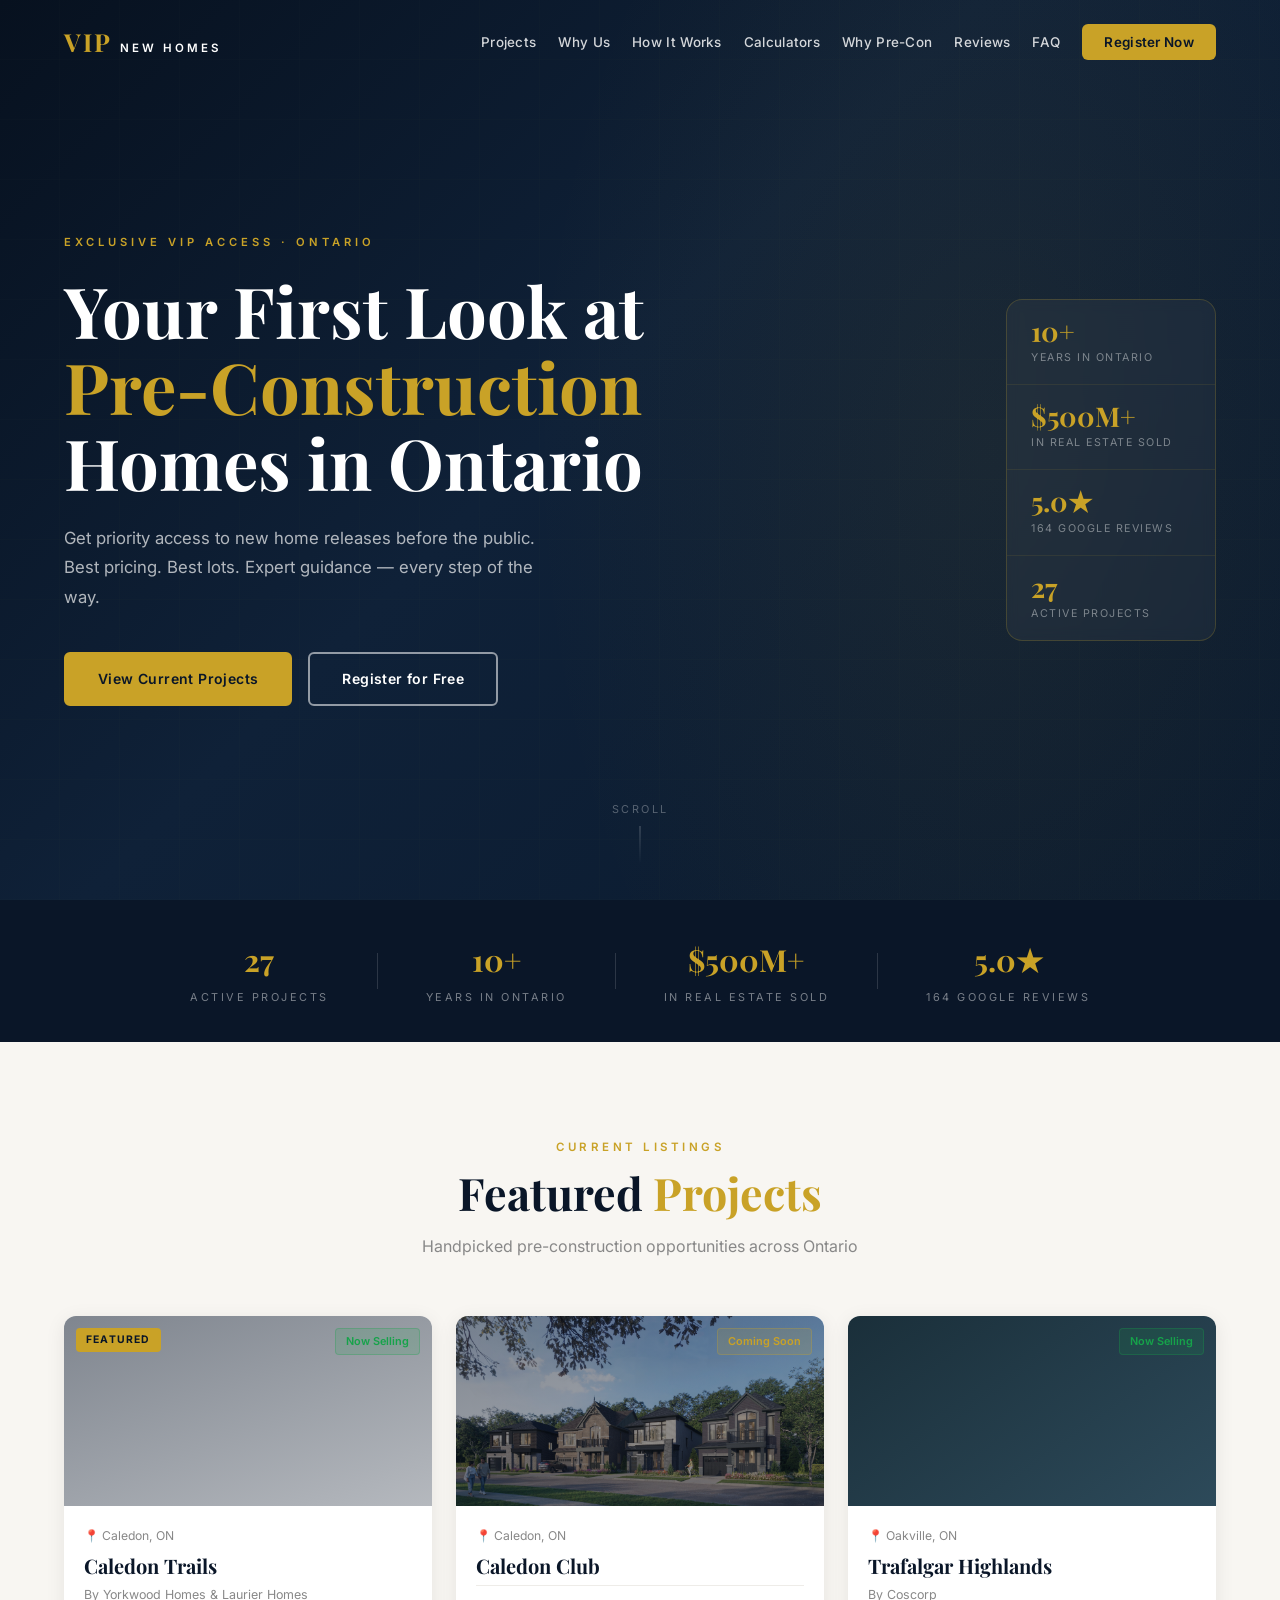
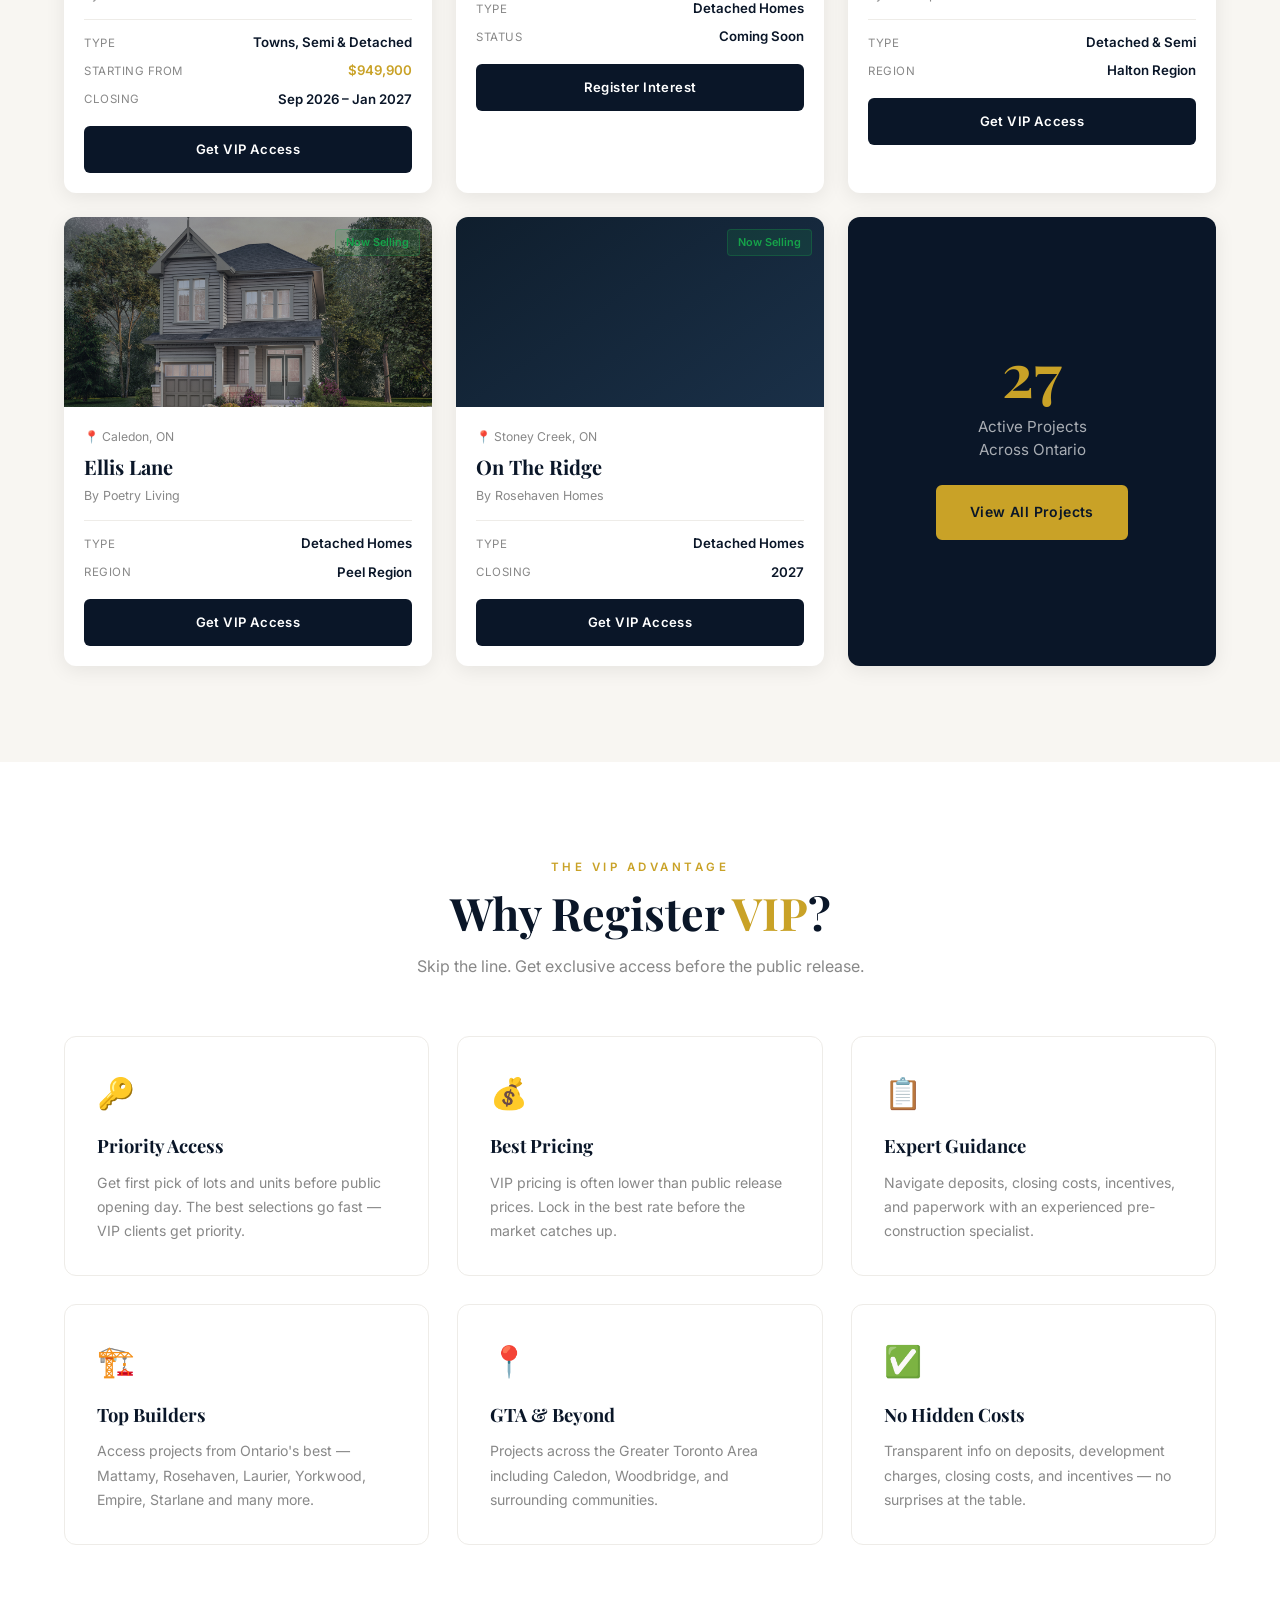
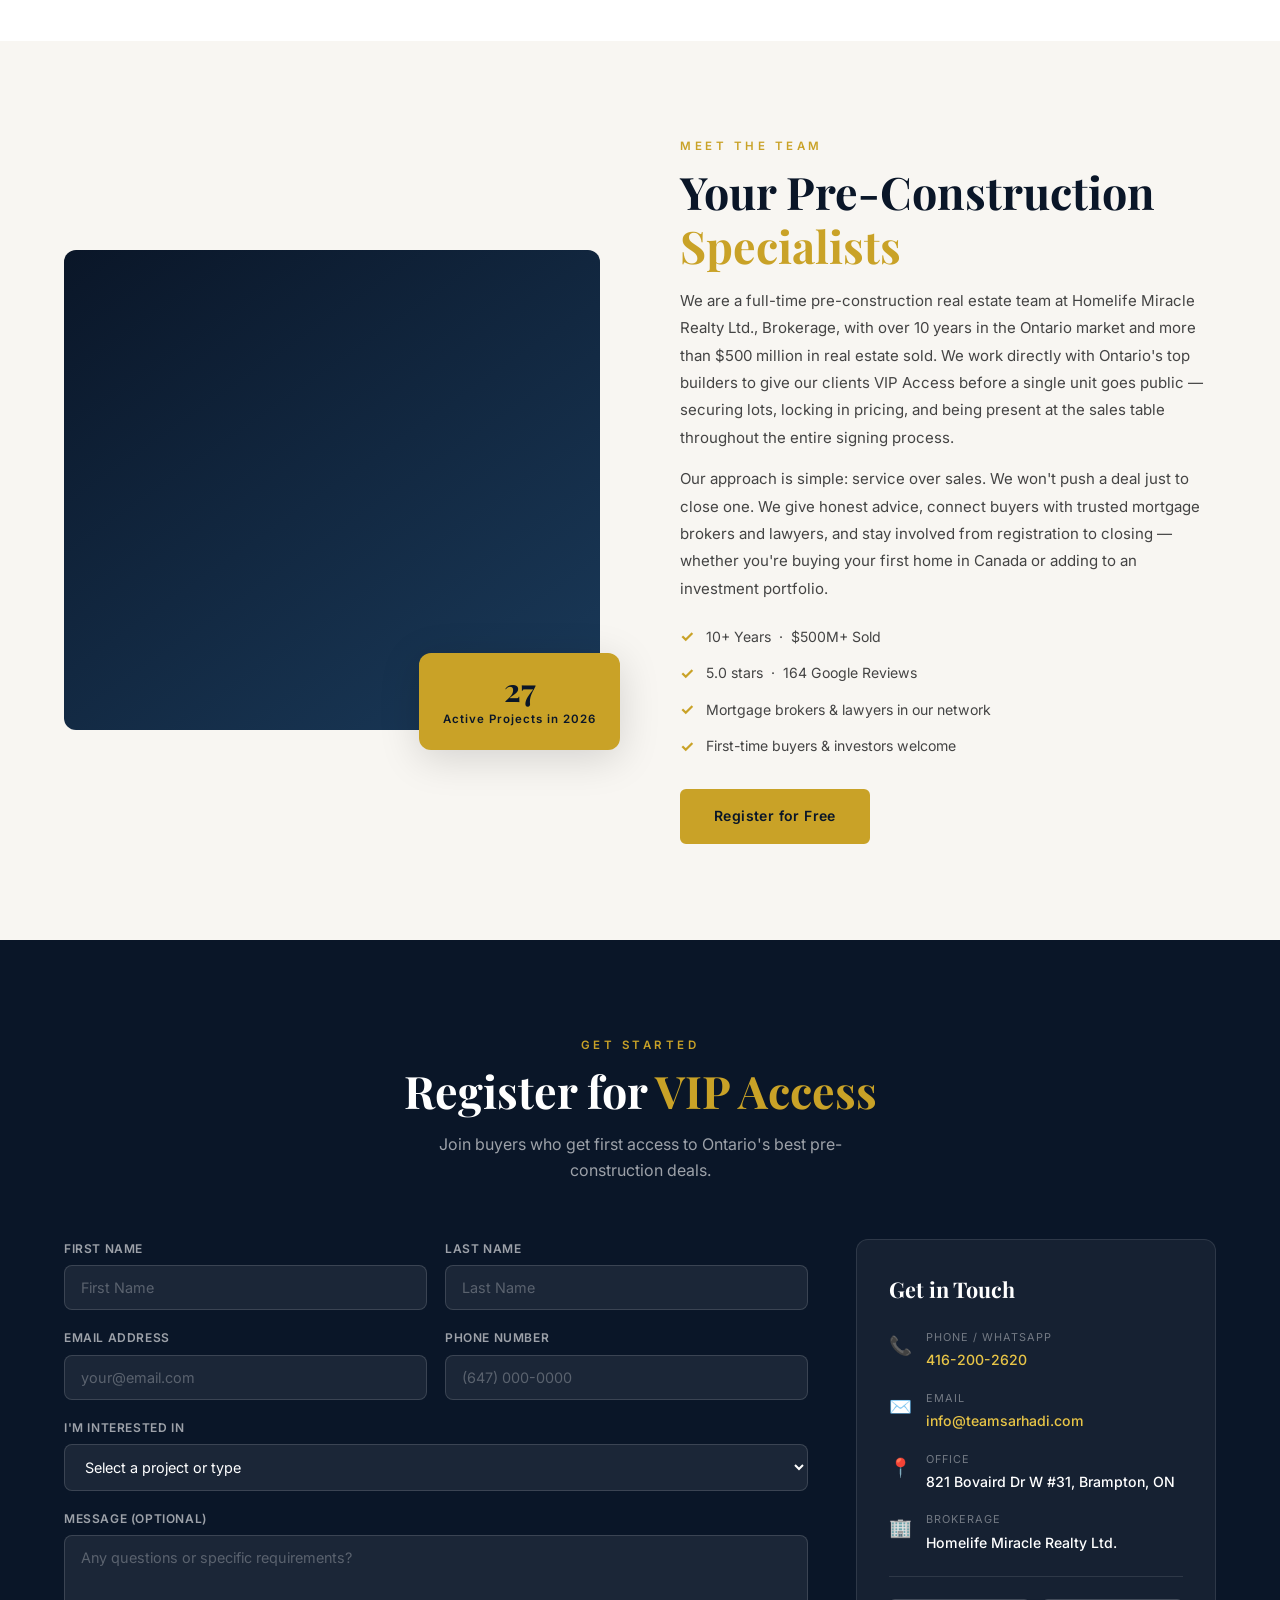
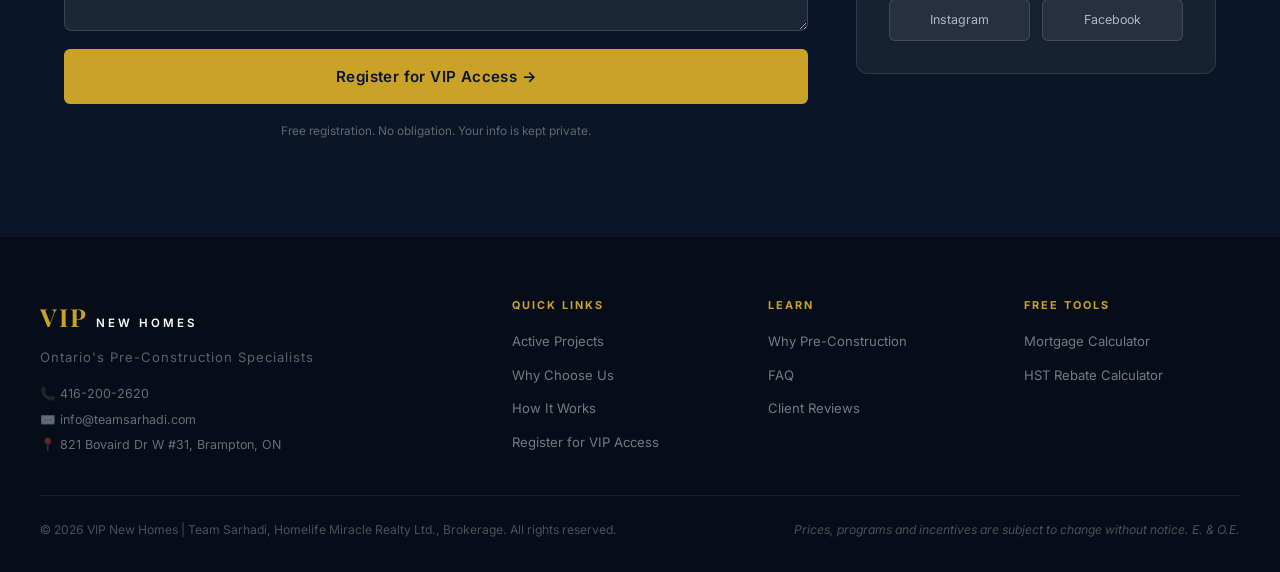
==== commit defe86da: "feat: mortgage calculator carrying costs + closing estimates + HST 2026 rules - Mortgage calculator:" ====
--- a/index.html
+++ b/index.html
@@ -225,7 +225,6 @@
                     <div class="project-info">
                         <p class="project-location">📍 Caledon, ON</p>
                         <h3 class="project-name">Caledon Club</h3>
-                        <p class="project-builder">Master Planned Community</p>
                         <div class="project-details">
                             <div class="detail"><span class="detail-label">Type</span><span class="detail-value">Detached Homes</span></div>
                             <div class="detail"><span class="detail-label">Status</span><span class="detail-value">Coming Soon</span></div>
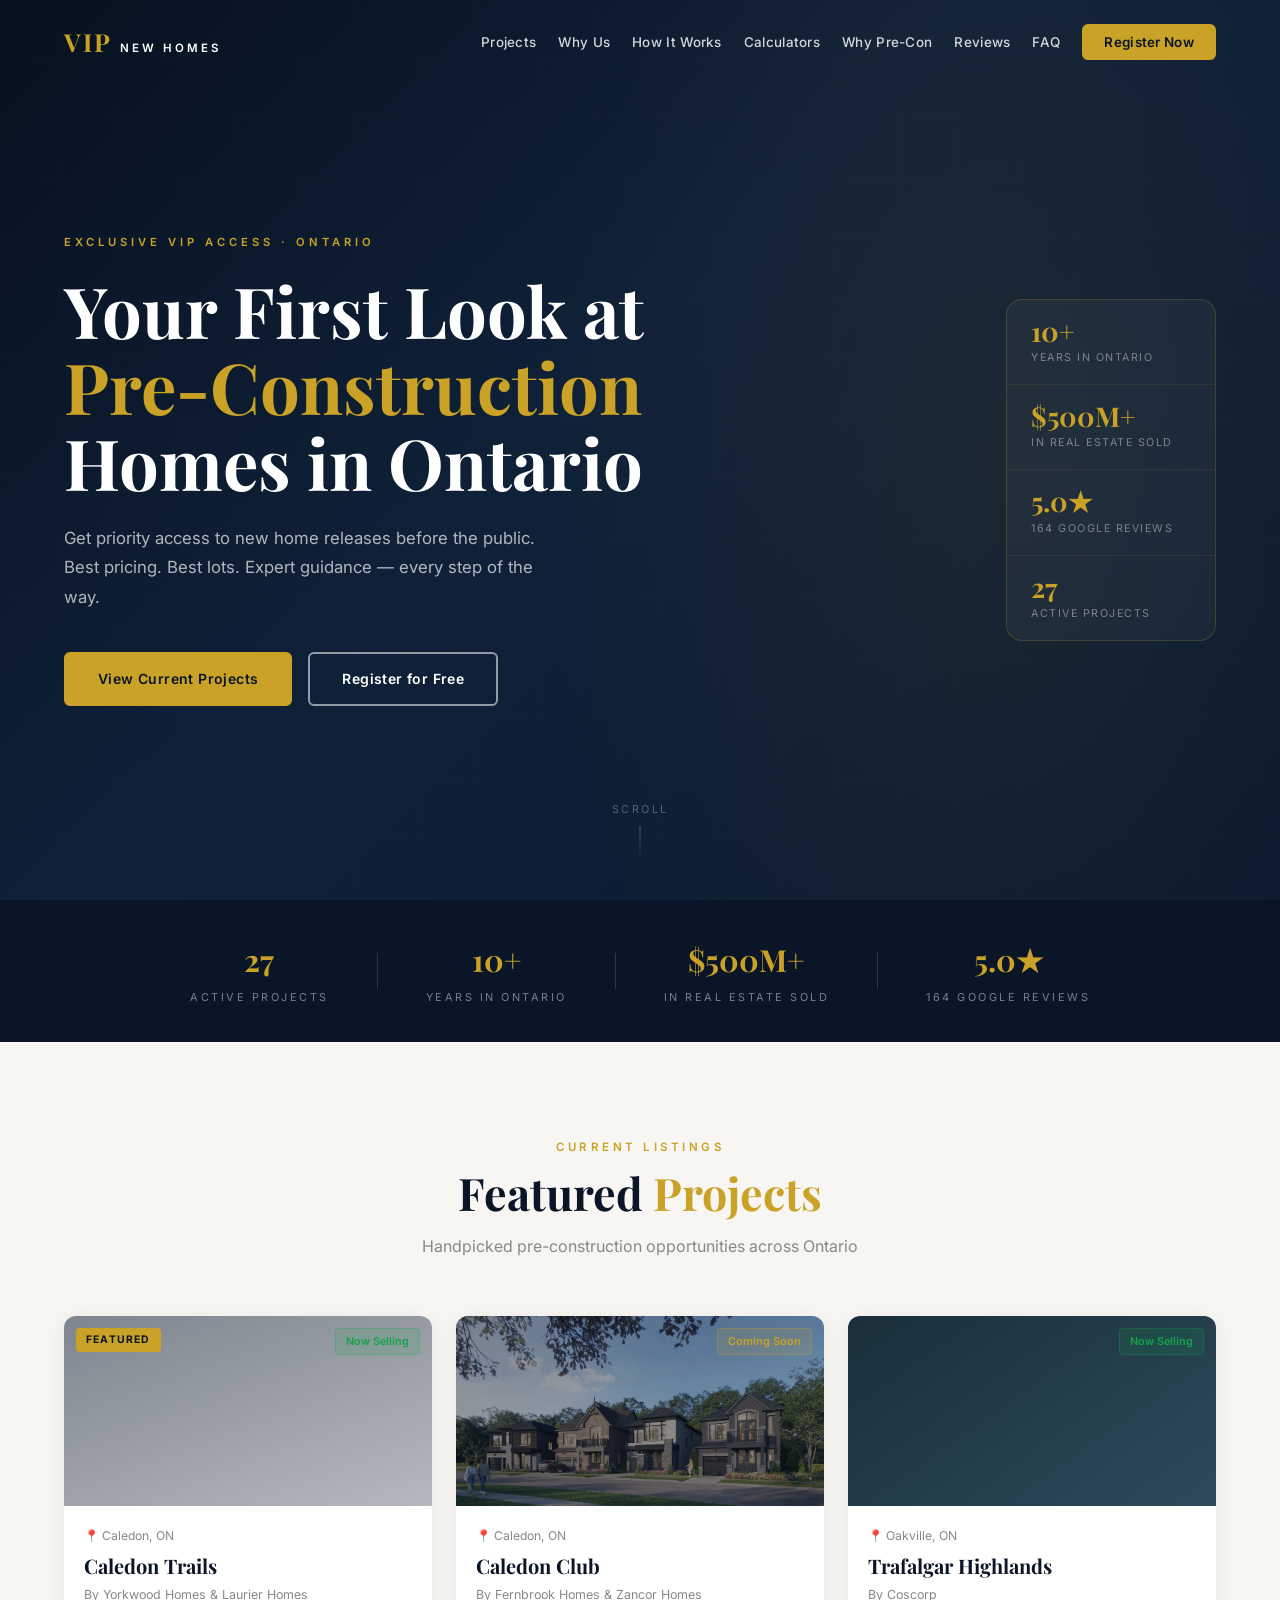
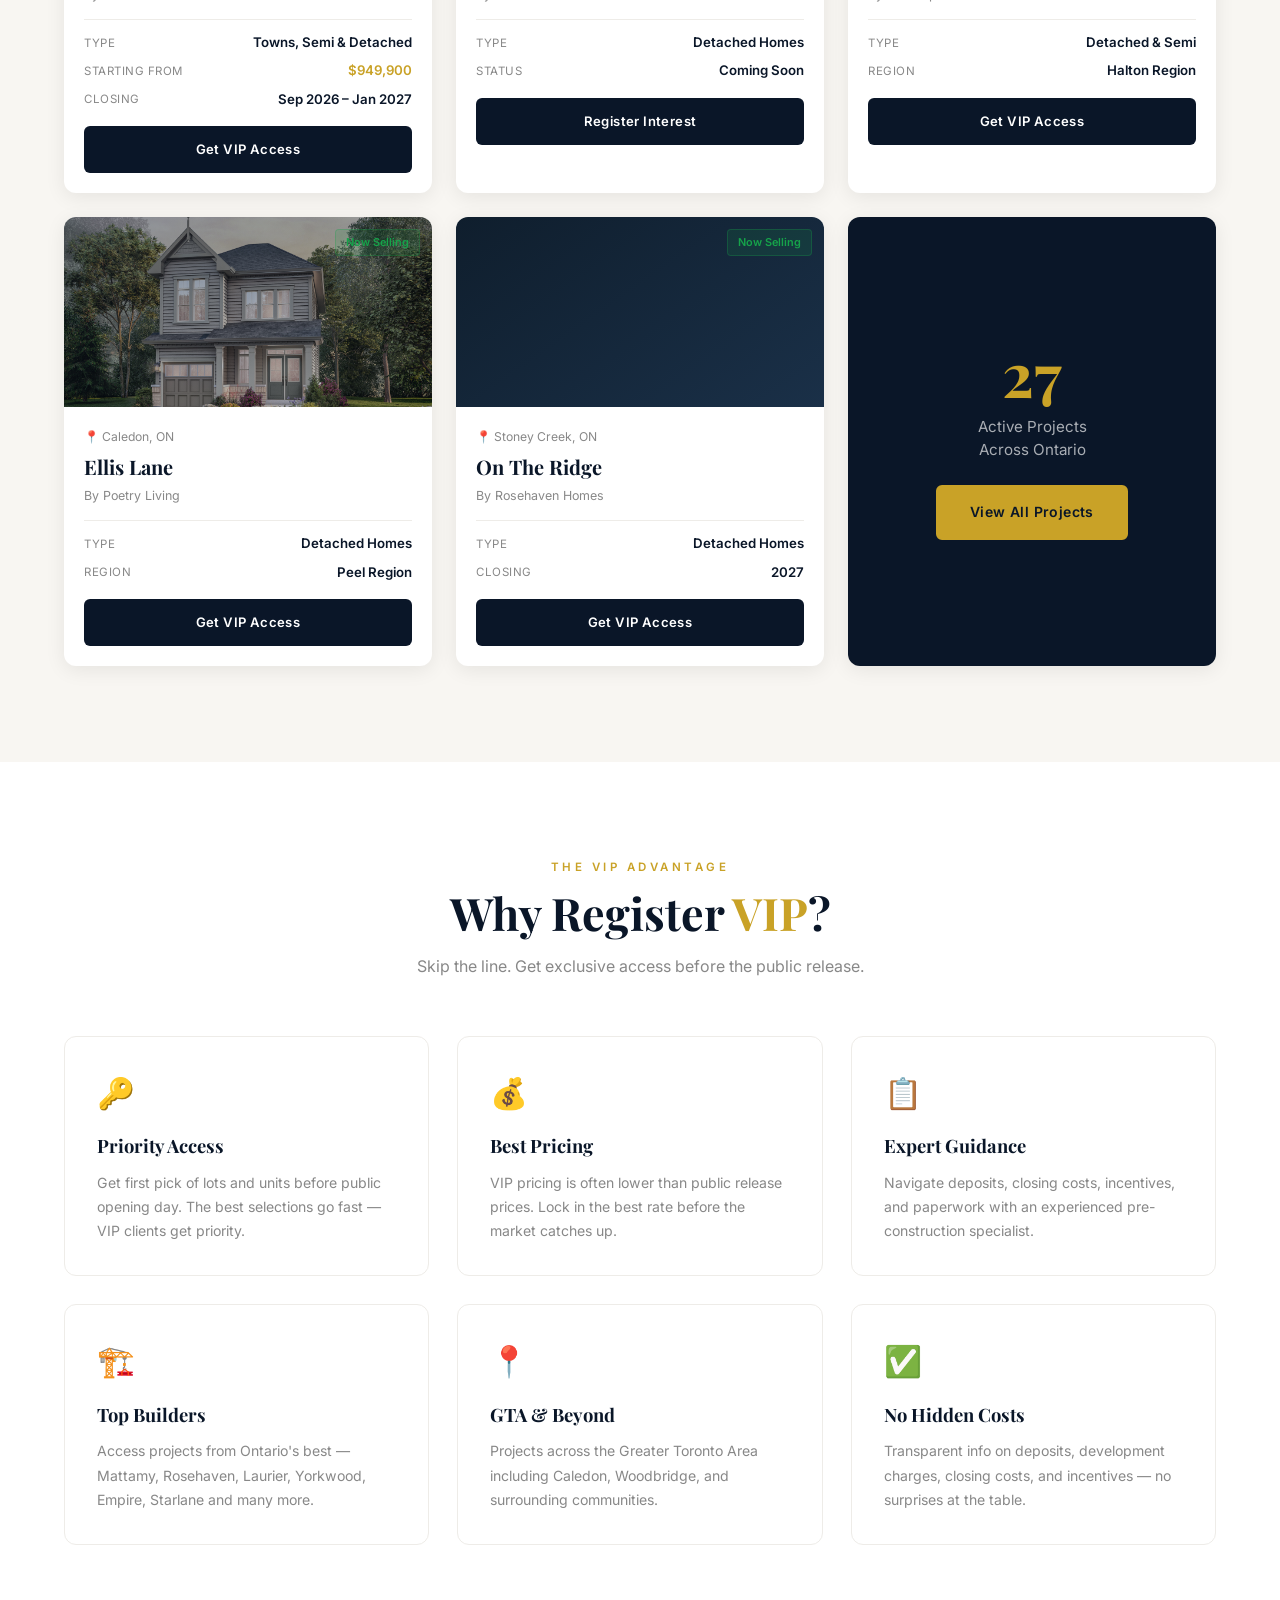
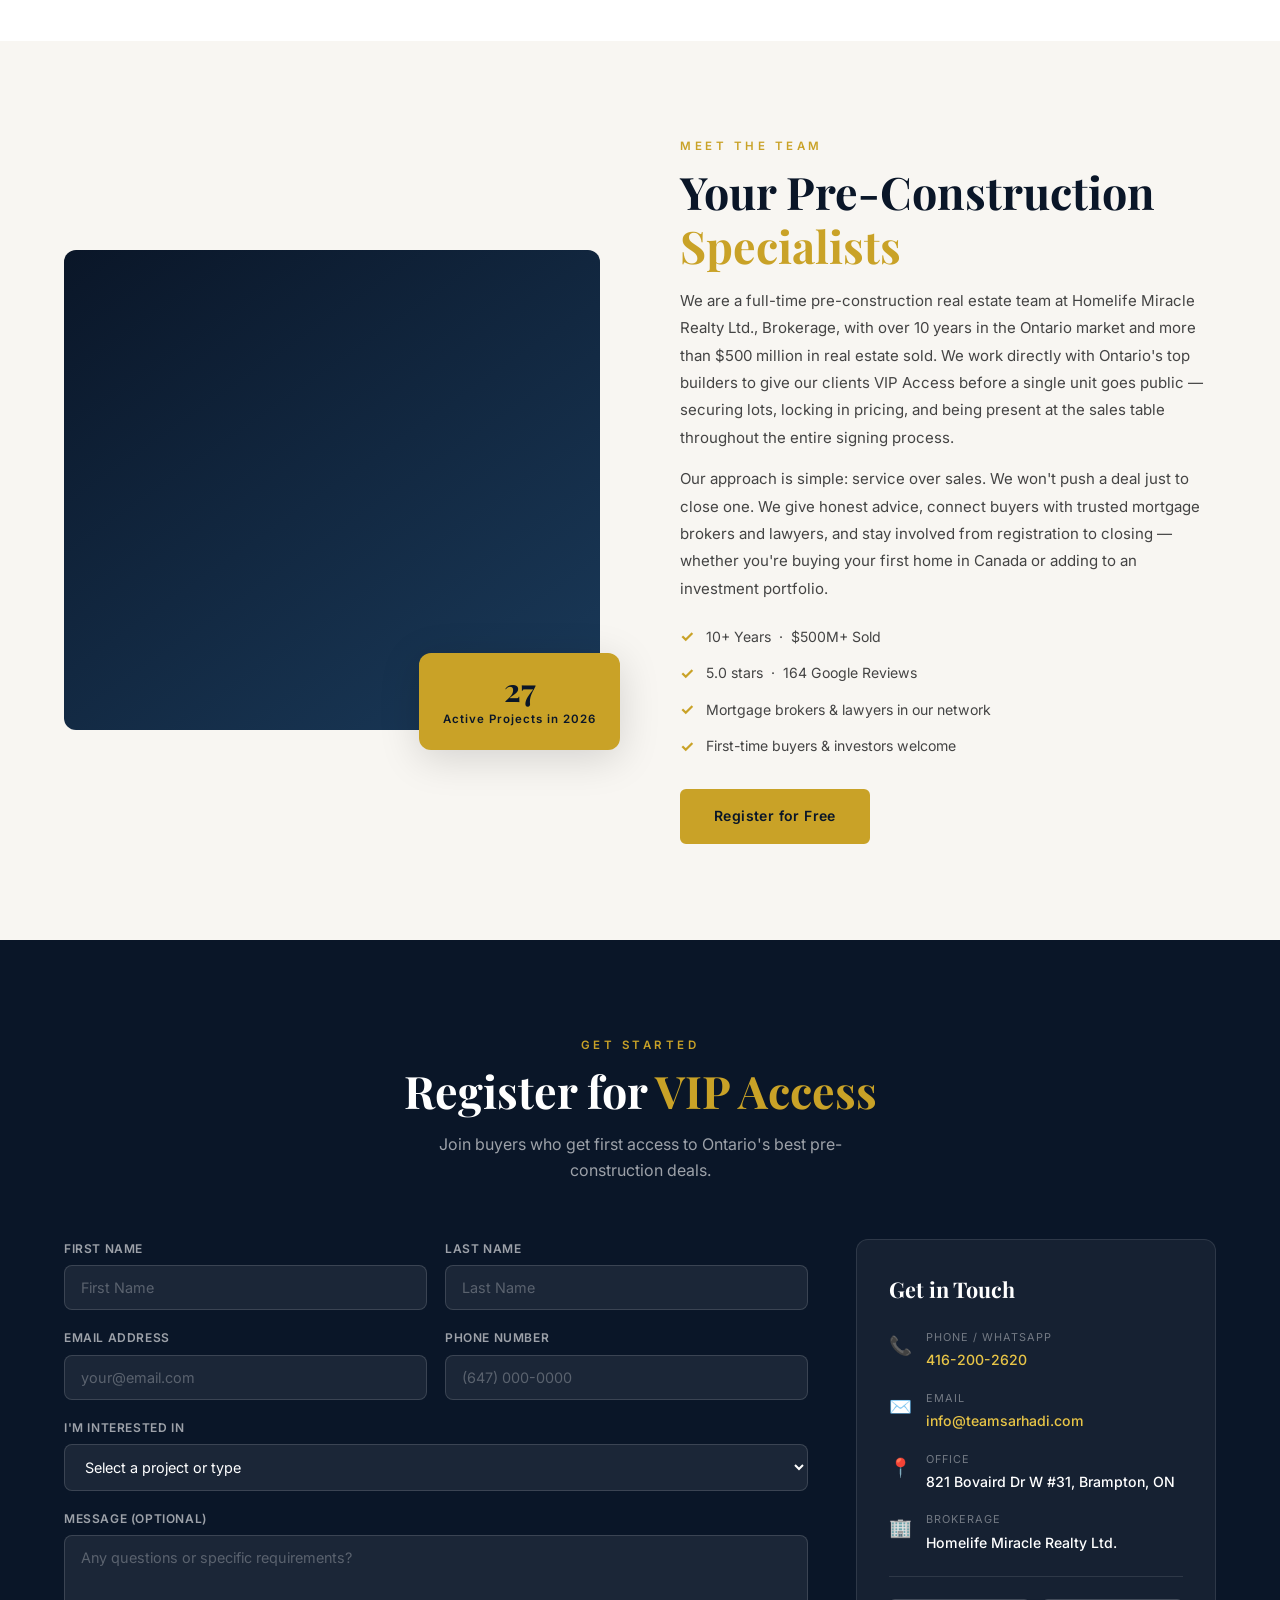
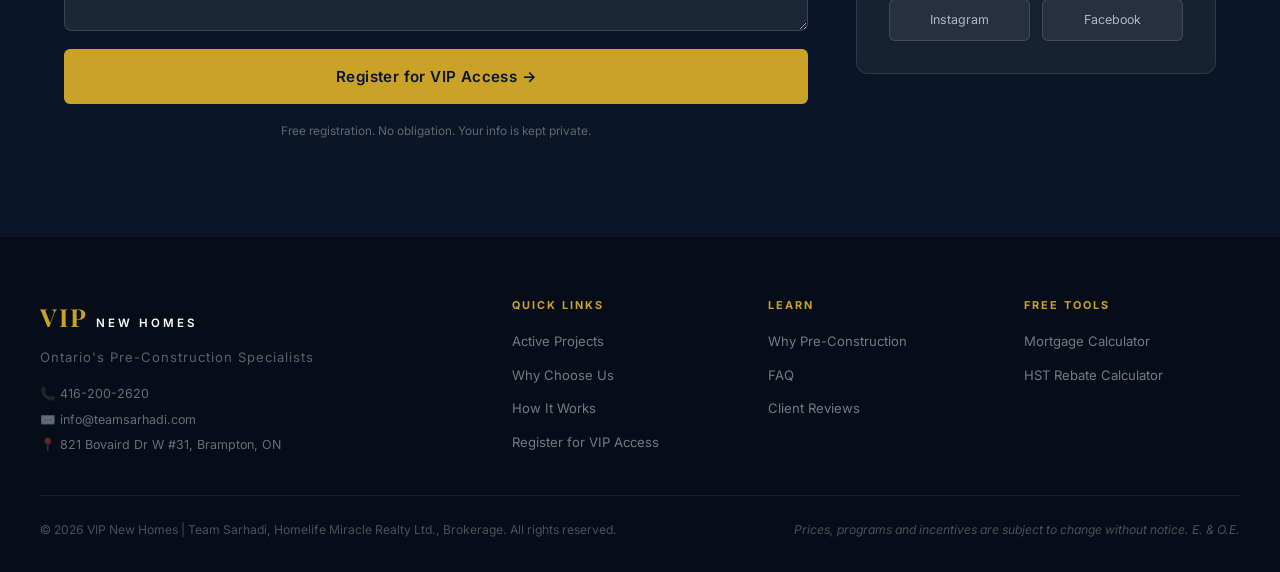
==== commit 9f5188d4: "Fix Caledon Club builder line; update FAQ HST answer for 2026 rules - index.html: add 'By Fernbrook " ====
--- a/index.html
+++ b/index.html
@@ -225,6 +225,7 @@
                     <div class="project-info">
                         <p class="project-location">📍 Caledon, ON</p>
                         <h3 class="project-name">Caledon Club</h3>
+                        <p class="project-builder">By Fernbrook Homes &amp; Zancor Homes</p>
                         <div class="project-details">
                             <div class="detail"><span class="detail-label">Type</span><span class="detail-value">Detached Homes</span></div>
                             <div class="detail"><span class="detail-label">Status</span><span class="detail-value">Coming Soon</span></div>
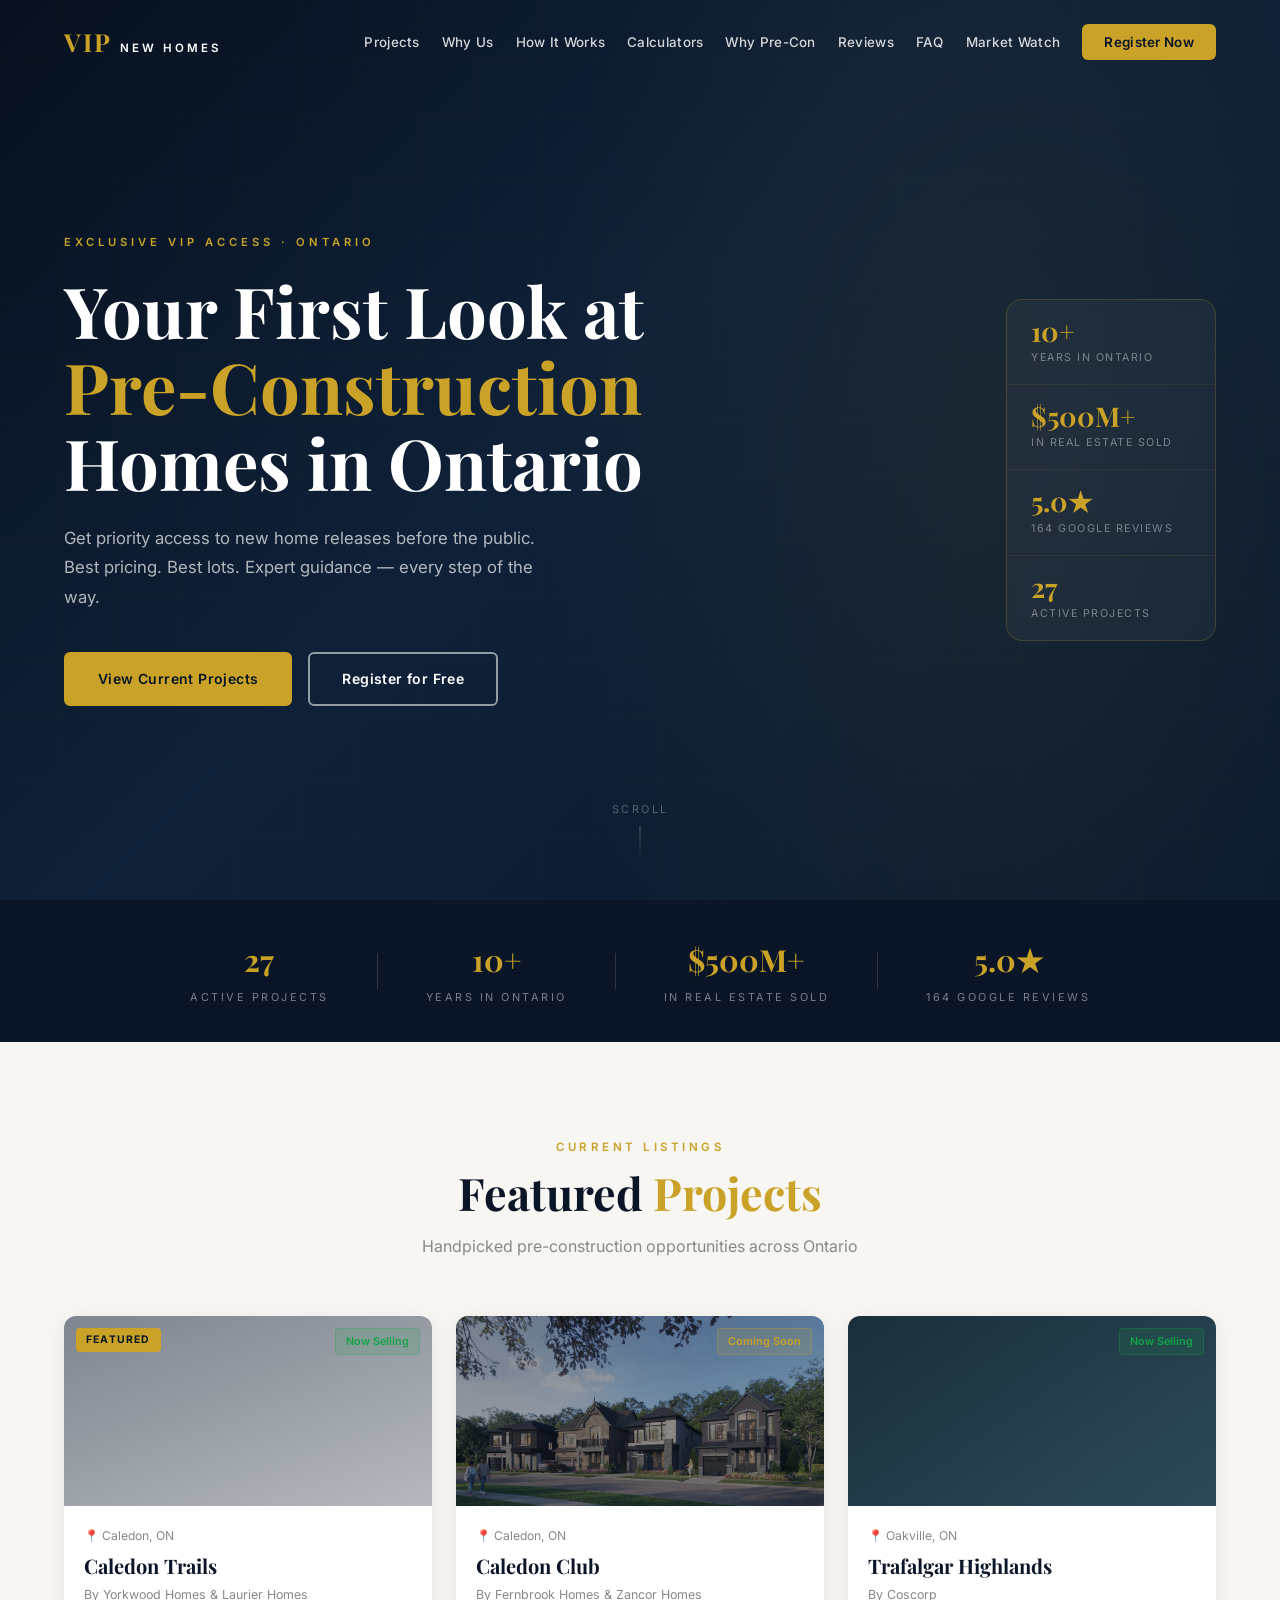
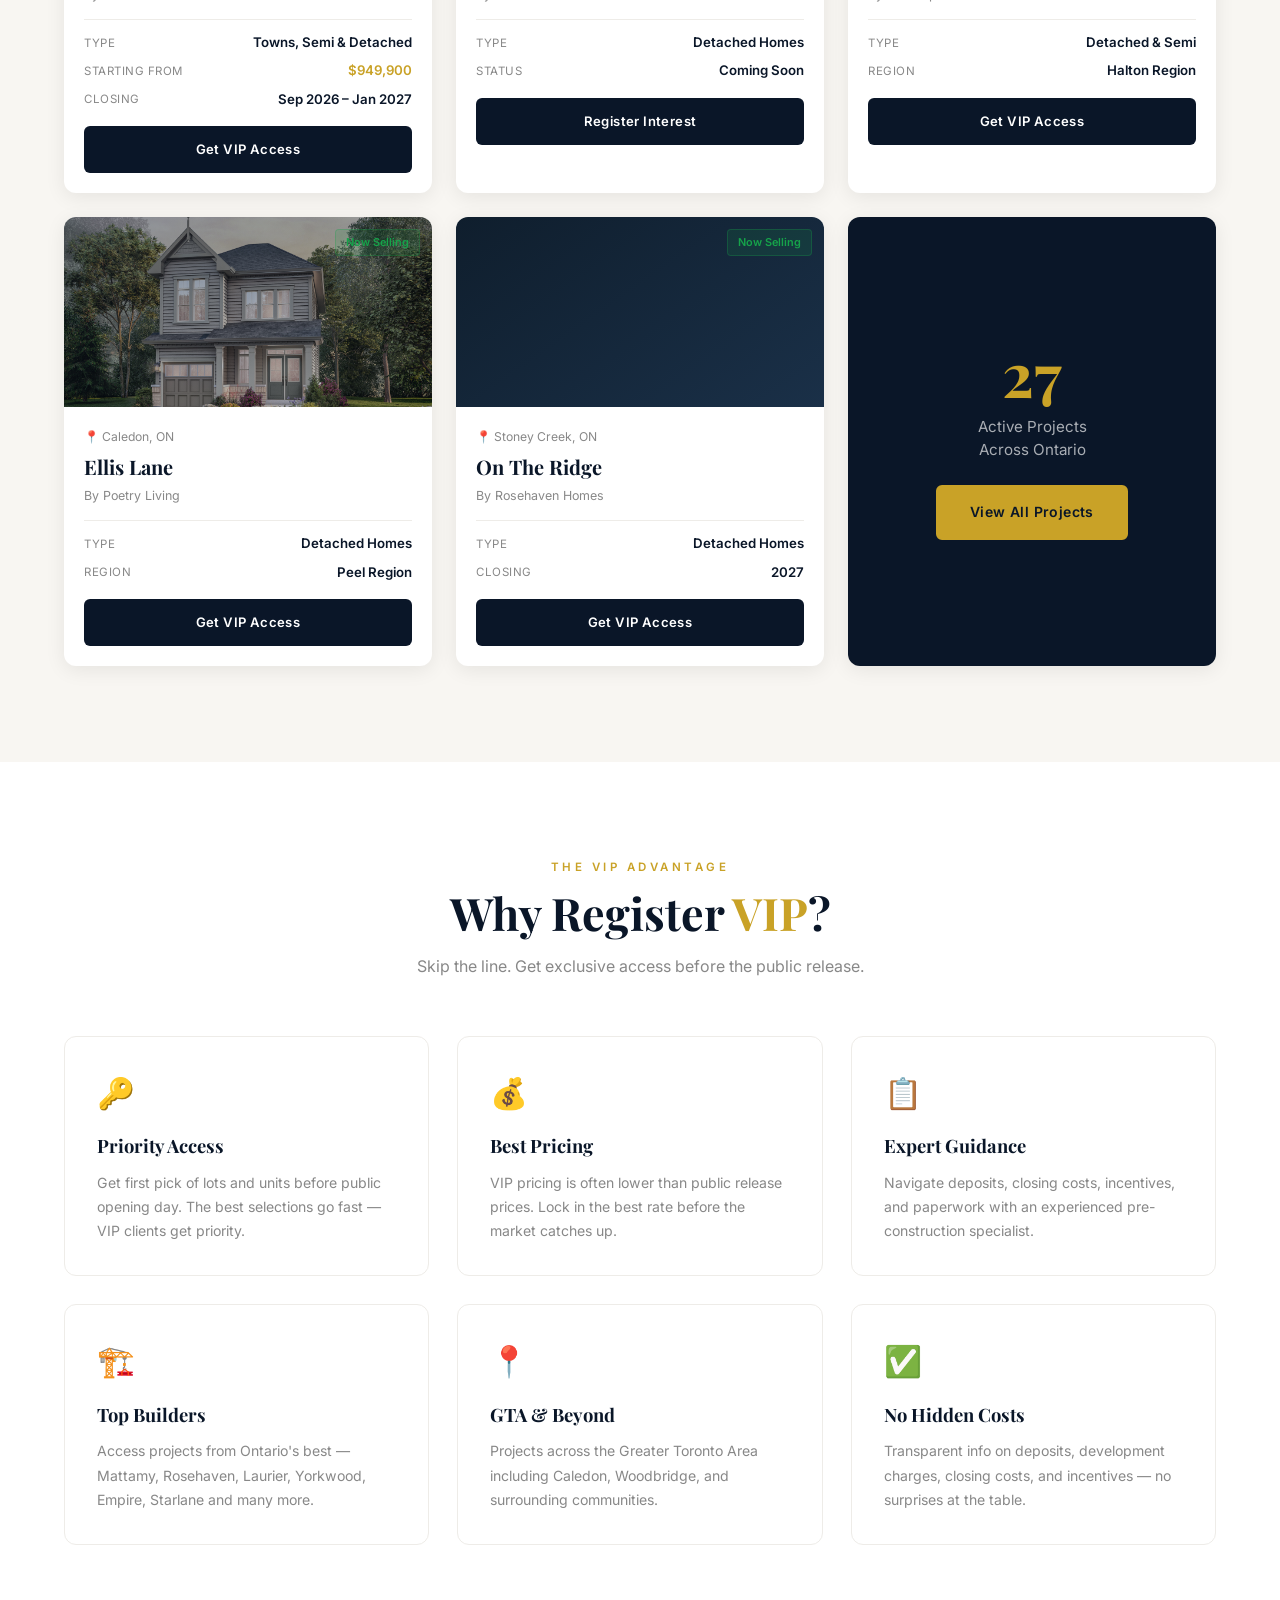
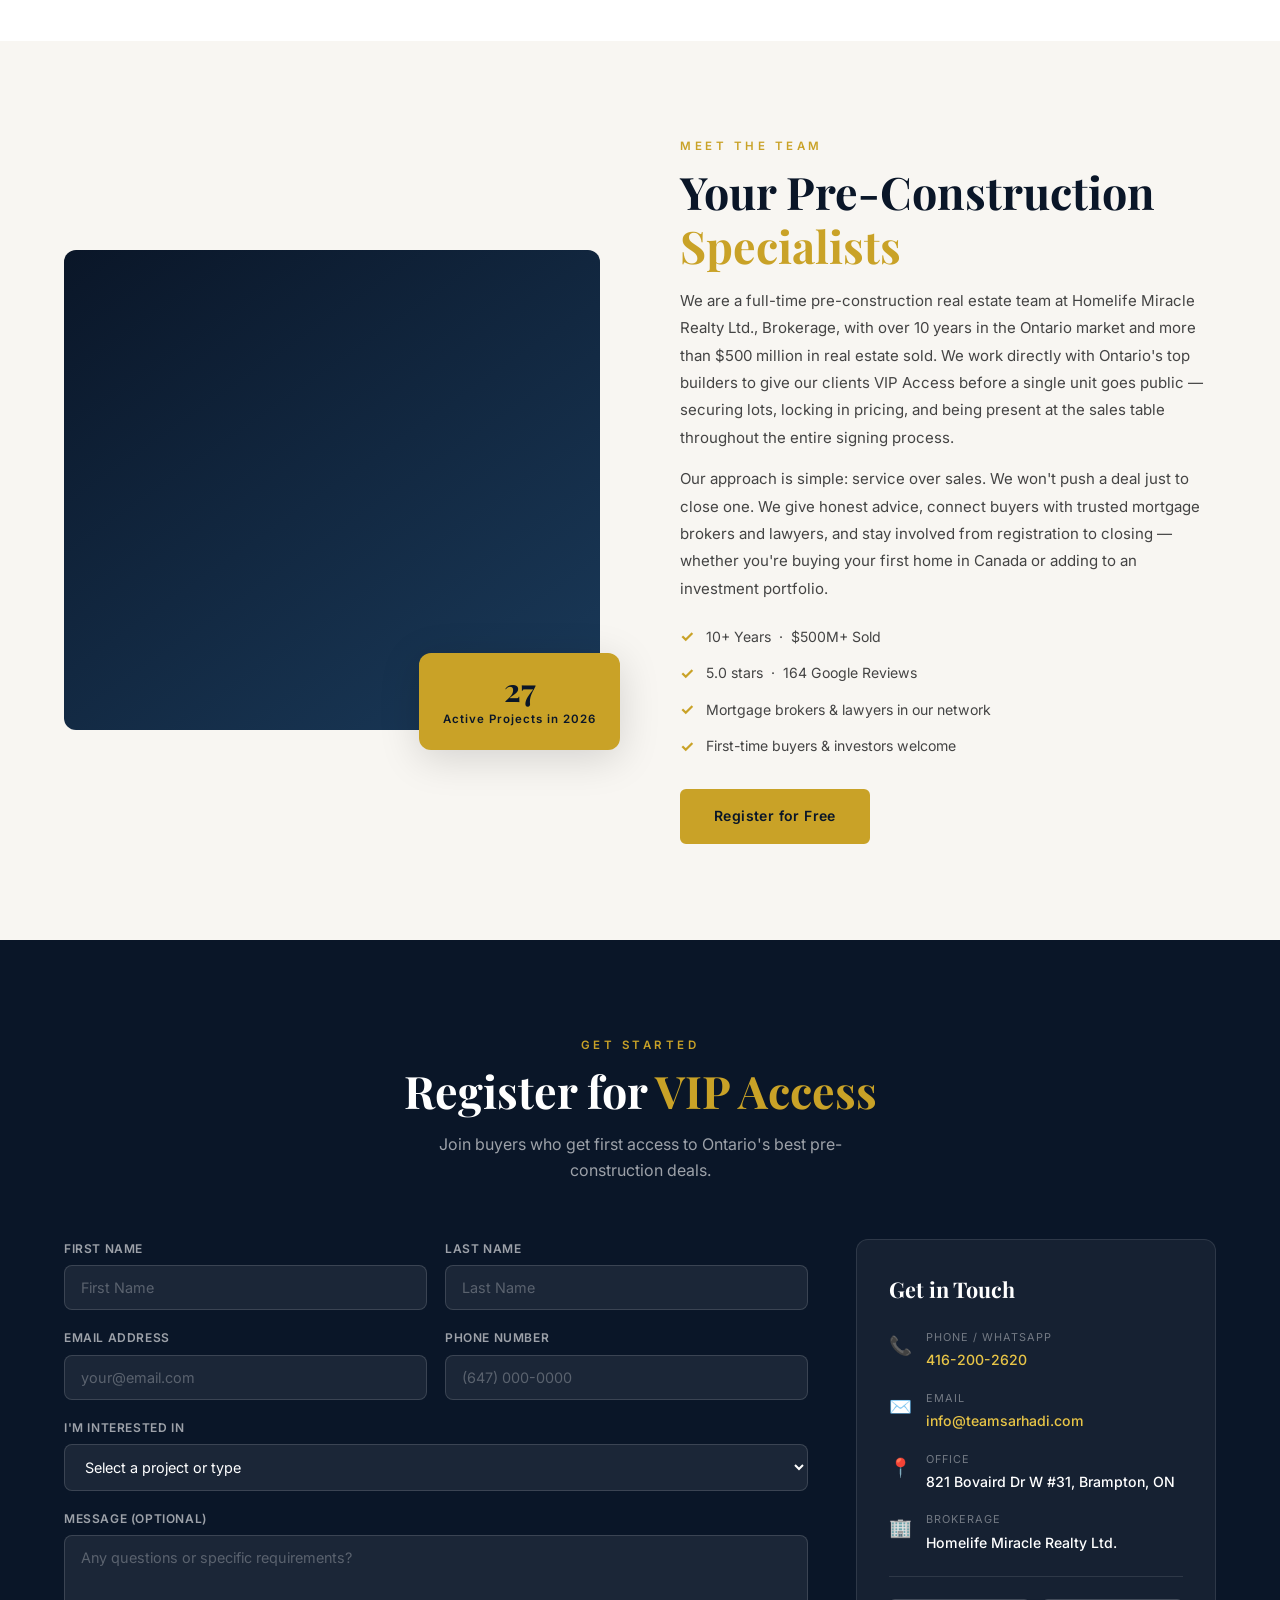
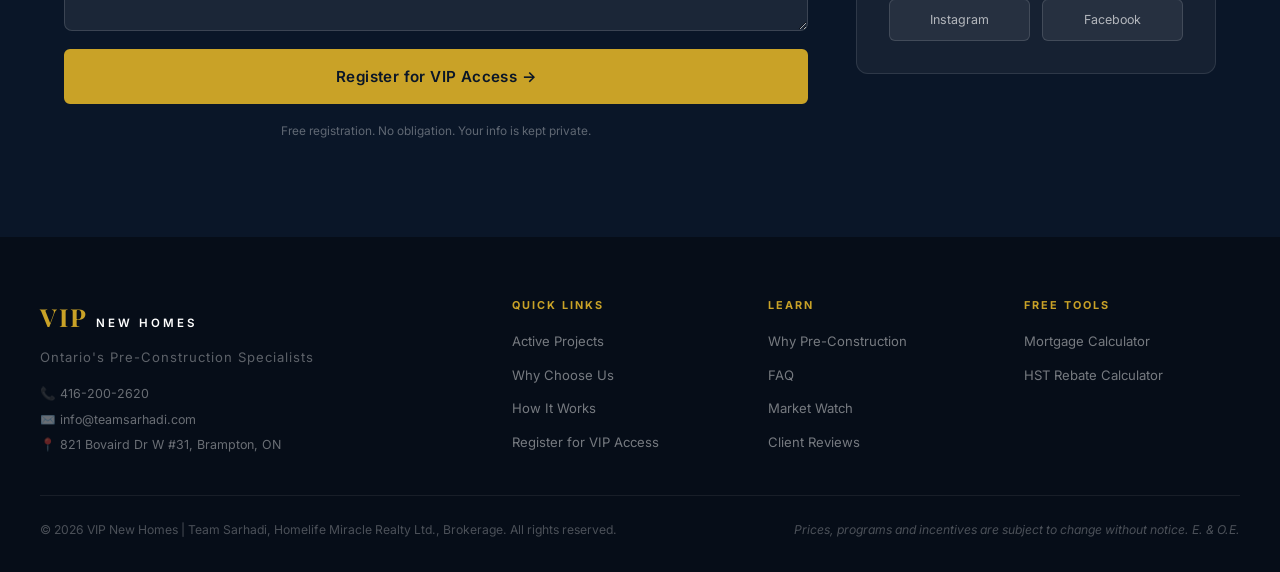
==== commit 2de843d1: "Add Market Watch page (April 2026 TRREB data) and update all navbars - New market-watch.html: full A" ====
--- a/index.html
+++ b/index.html
@@ -112,6 +112,7 @@
                 <li><a href="why-pre-con.html">Why Pre-Con</a></li>
                 <li><a href="reviews.html">Reviews</a></li>
                 <li><a href="faq.html">FAQ</a></li>
+                <li><a href="market-watch.html">Market Watch</a></li>
                 <li><a href="#contact" class="nav-cta">Register Now</a></li>
             </ul>
             <button class="hamburger" id="hamburger" aria-label="Menu">
@@ -484,6 +485,7 @@
                     <ul class="footer-col-links">
                         <li><a href="why-pre-con.html">Why Pre-Construction</a></li>
                         <li><a href="faq.html">FAQ</a></li>
+                        <li><a href="market-watch.html">Market Watch</a></li>
                         <li><a href="reviews.html">Client Reviews</a></li>
                     </ul>
                 </div>
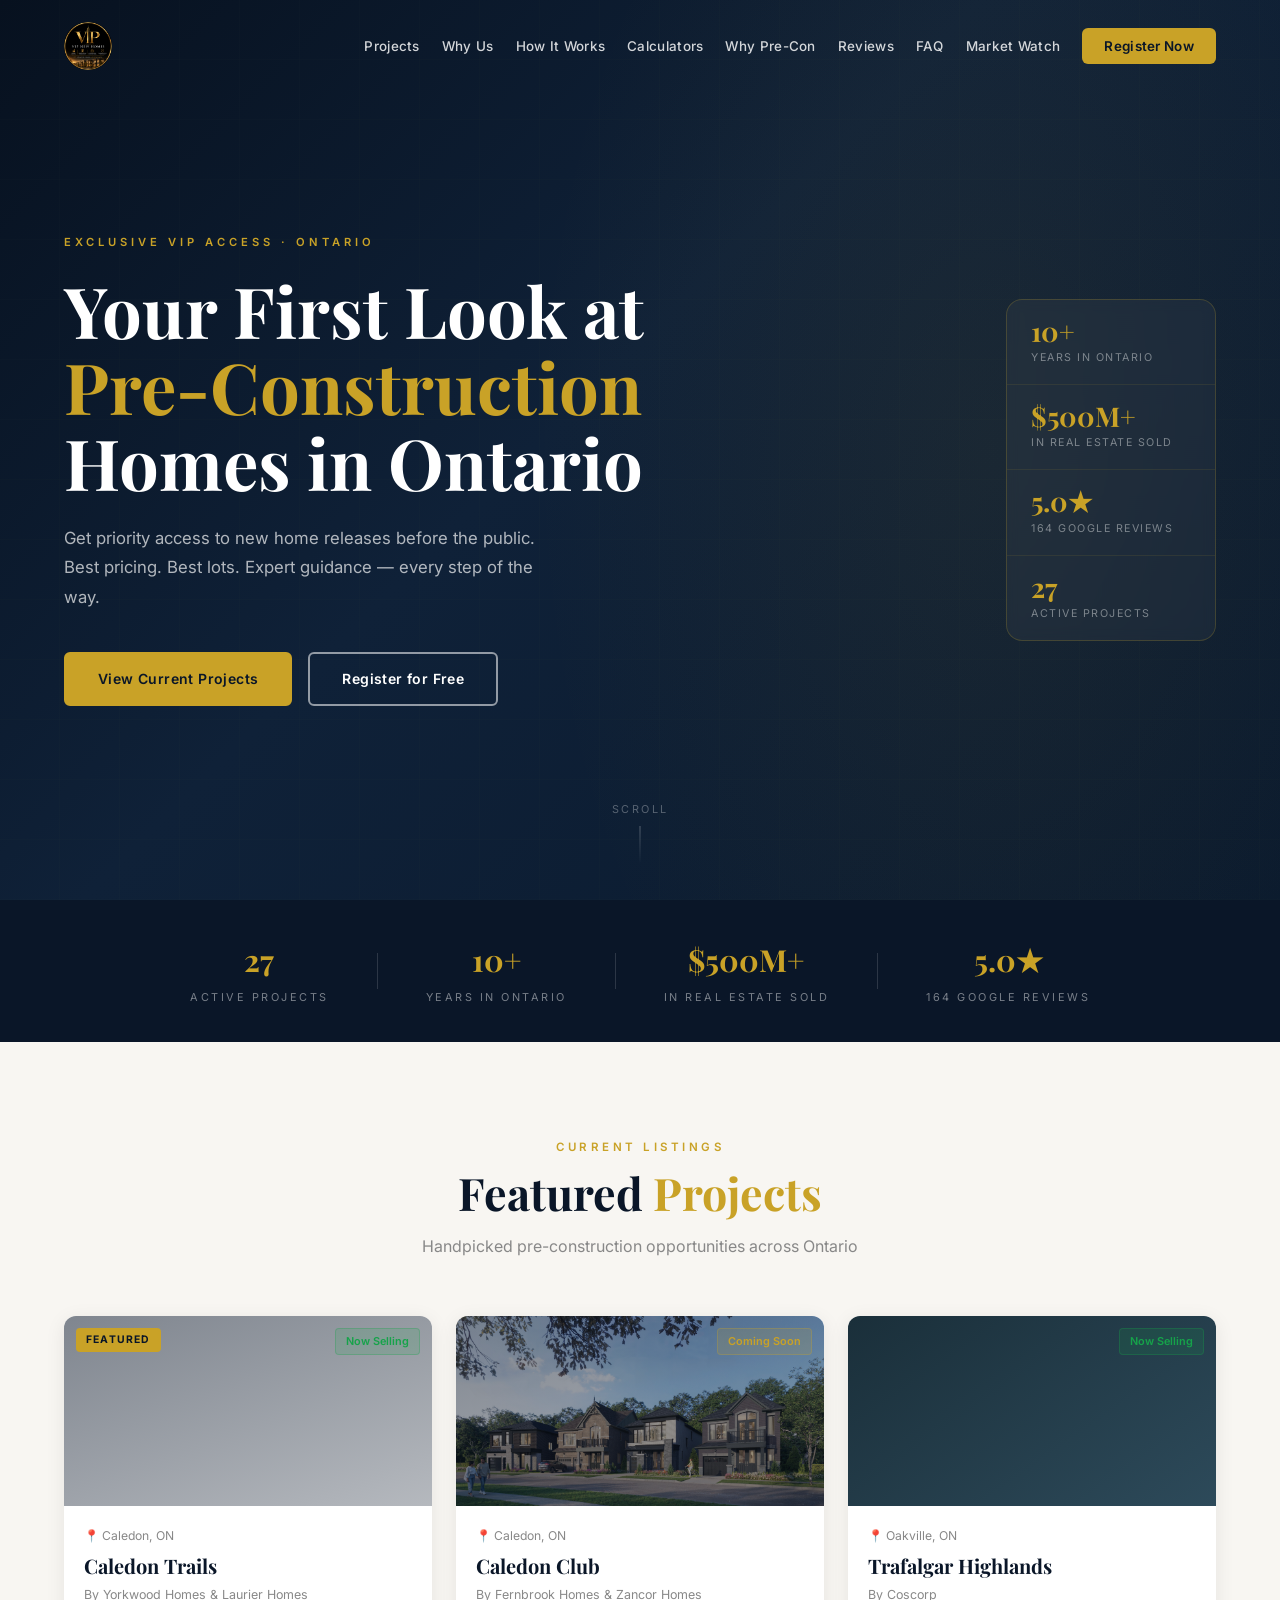
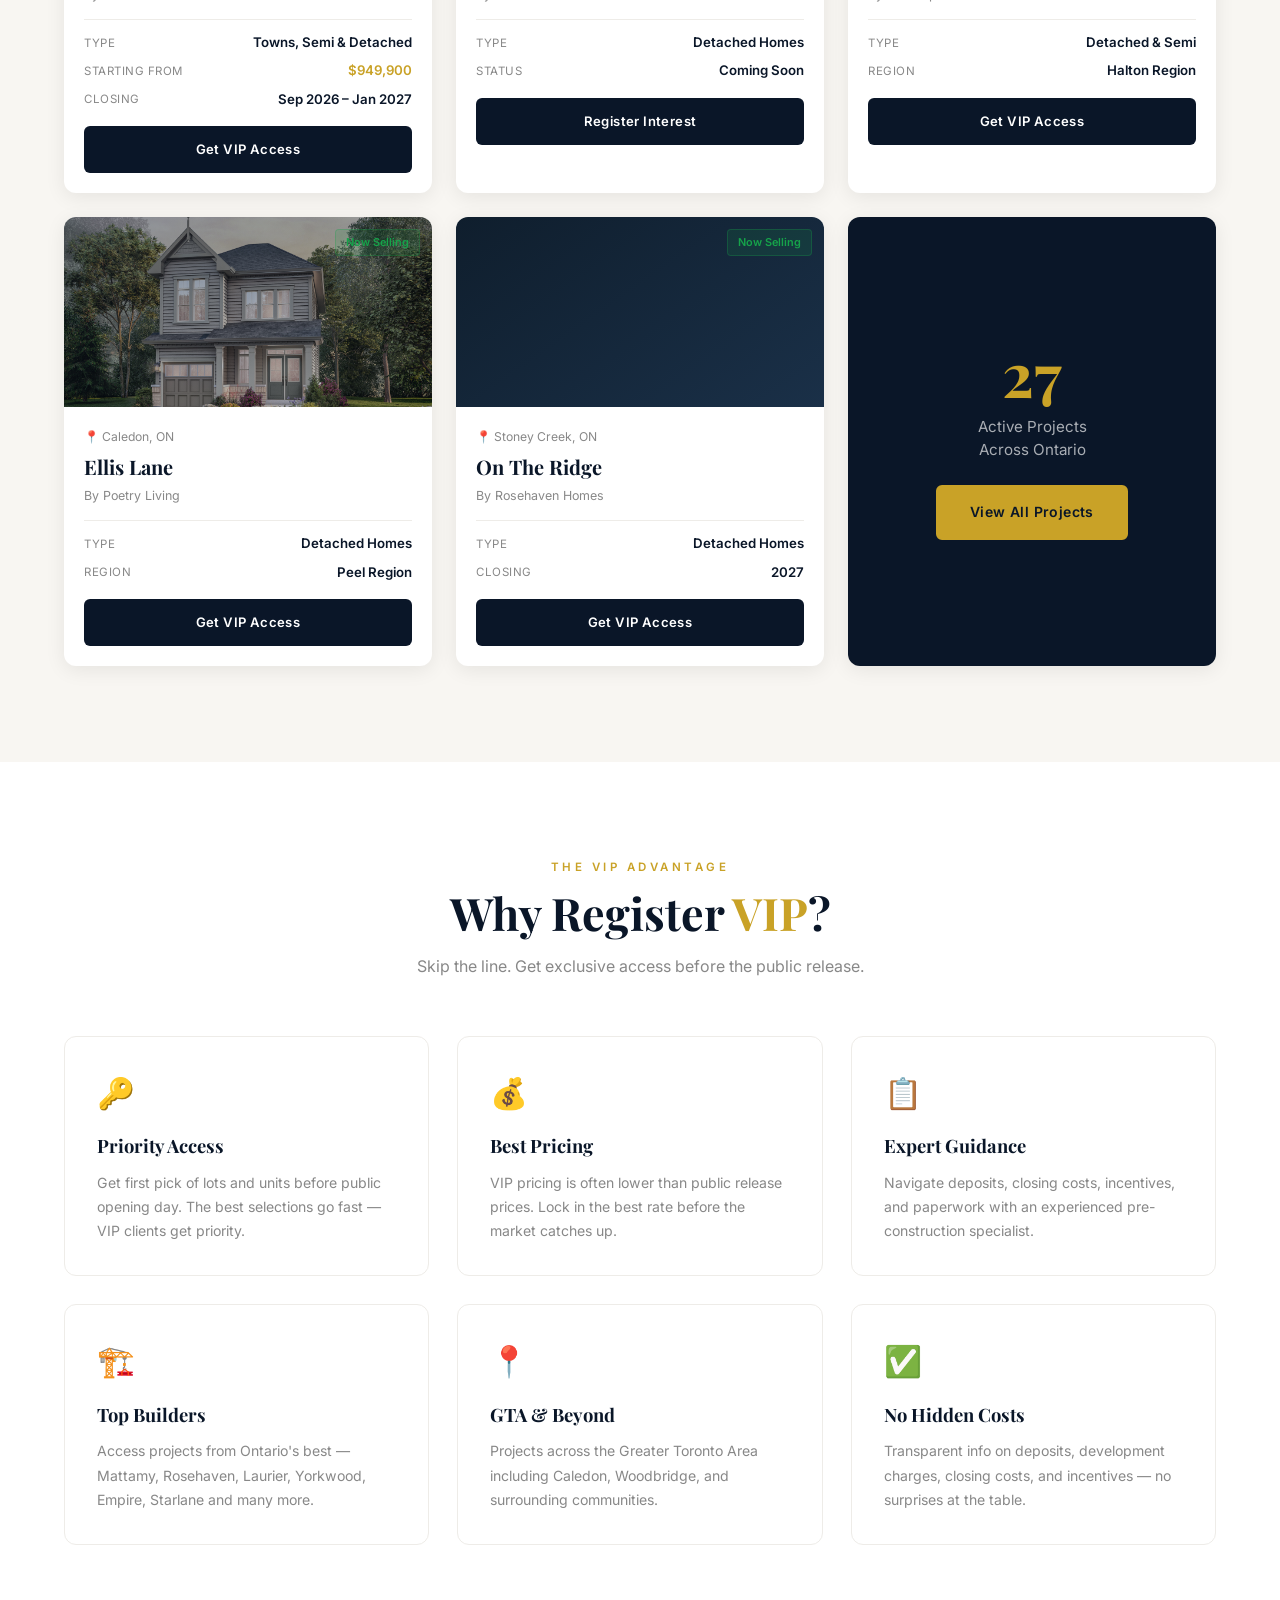
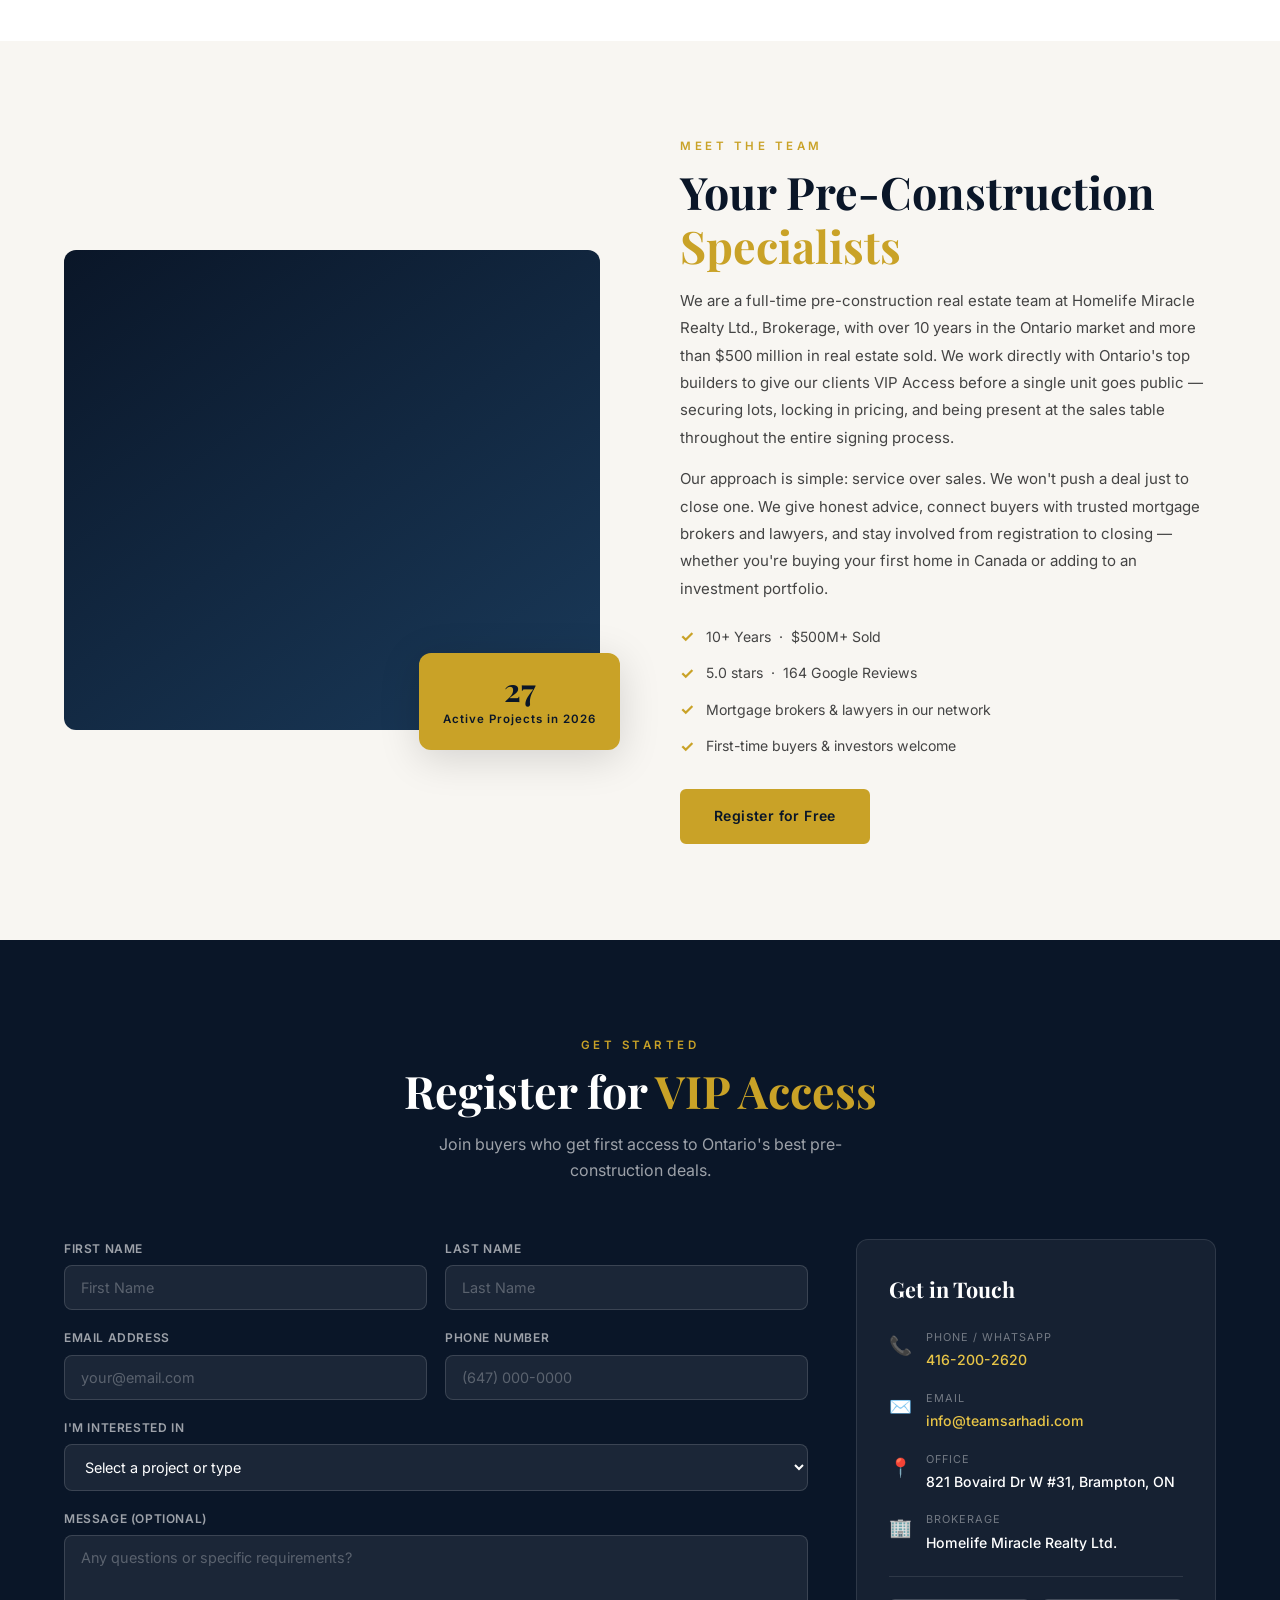
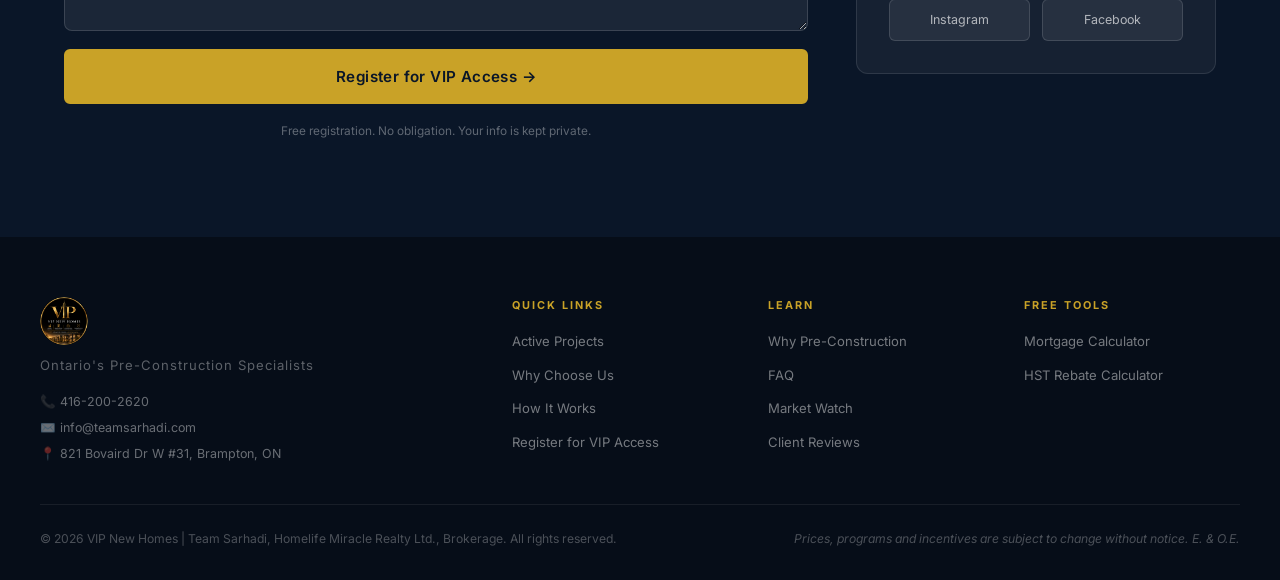
==== commit 88c53e06: "Add branding images and deploy across all pages - images/logo-circle.png: circular VIP New Homes bad" ====
--- a/index.html
+++ b/index.html
@@ -13,7 +13,10 @@
     <meta property="og:title" content="VIP New Homes | Ontario Pre-Construction Real Estate">
     <meta property="og:description" content="Get VIP access to Ontario's best pre-construction homes before public release. Team Sarhadi — 10+ years, $500M+ sold, 5.0★ 164 Google reviews.">
     <meta property="og:site_name" content="VIP New Homes | Team Sarhadi">
+    <meta property="og:image" content="https://vipnewhomes.ca/images/vip-banner.png">
+    <meta property="og:image:alt" content="VIP New Homes — Strategic Access. Stronger Investments.">
     <meta name="twitter:card" content="summary_large_image">
+    <meta name="twitter:image" content="https://vipnewhomes.ca/images/vip-banner.png">
     <meta name="twitter:title" content="VIP New Homes | Ontario Pre-Construction Real Estate">
     <meta name="twitter:description" content="Get VIP access to Ontario's best pre-construction homes. Team Sarhadi — 10+ years, $500M+ sold, 5.0★.">
 
@@ -101,8 +104,7 @@
     <nav class="navbar" id="navbar">
         <div class="nav-container">
             <a href="#" class="nav-logo">
-                <span class="logo-vip">VIP</span>
-                <span class="logo-text">NEW HOMES</span>
+                <img src="images/logo-circle.png" alt="VIP New Homes" class="logo-img">
             </a>
             <ul class="nav-links" id="navLinks">
                 <li><a href="projects.html">Projects</a></li>
@@ -461,8 +463,7 @@
             <div class="footer-cols">
                 <div class="footer-col footer-col-brand">
                     <div class="nav-logo">
-                        <span class="logo-vip">VIP</span>
-                        <span class="logo-text">NEW HOMES</span>
+                        <img src="images/logo-circle.png" alt="VIP New Homes" class="logo-img">
                     </div>
                     <p class="footer-tagline">Ontario's Pre-Construction Specialists</p>
                     <div class="footer-contact-list">
--- a/css/style.css
+++ b/css/style.css
@@ -144,21 +144,33 @@
 }
 .nav-logo {
     display: flex;
-    align-items: baseline;
-    gap: 8px;
-}
+    align-items: center;
+    gap: 0;
+    text-decoration: none;
+    flex-shrink: 0;
+}
+.logo-img {
+    height: 48px;
+    width: 48px;
+    object-fit: contain;
+    border-radius: 50%;
+    display: block;
+}
+/* Legacy text spans — kept for any fallback context */
 .logo-vip {
     font-family: var(--font-serif);
     font-size: 1.55rem;
     font-weight: 700;
     color: var(--gold);
     letter-spacing: 2px;
+    display: none;
 }
 .logo-text {
     font-size: 0.72rem;
     font-weight: 600;
     color: #fff;
     letter-spacing: 3px;
+    display: none;
 }
 .nav-links {
     display: flex;
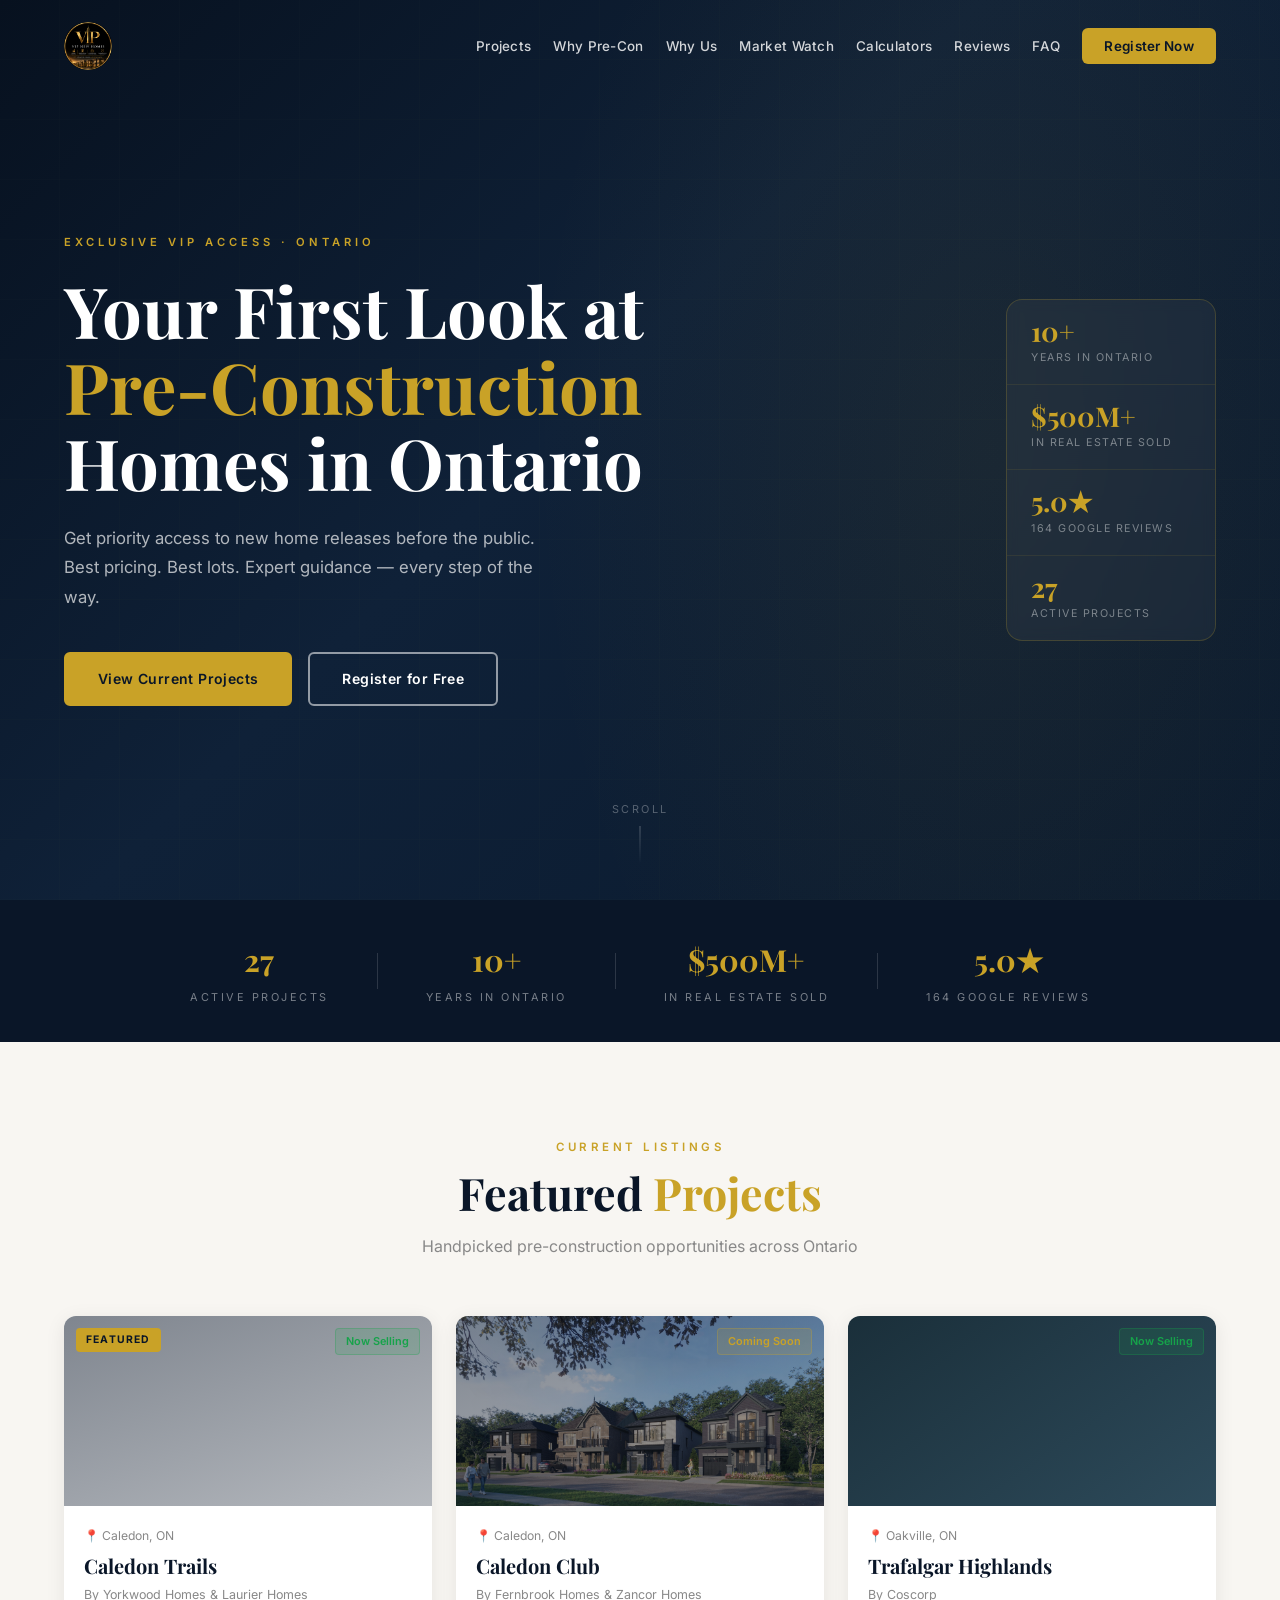
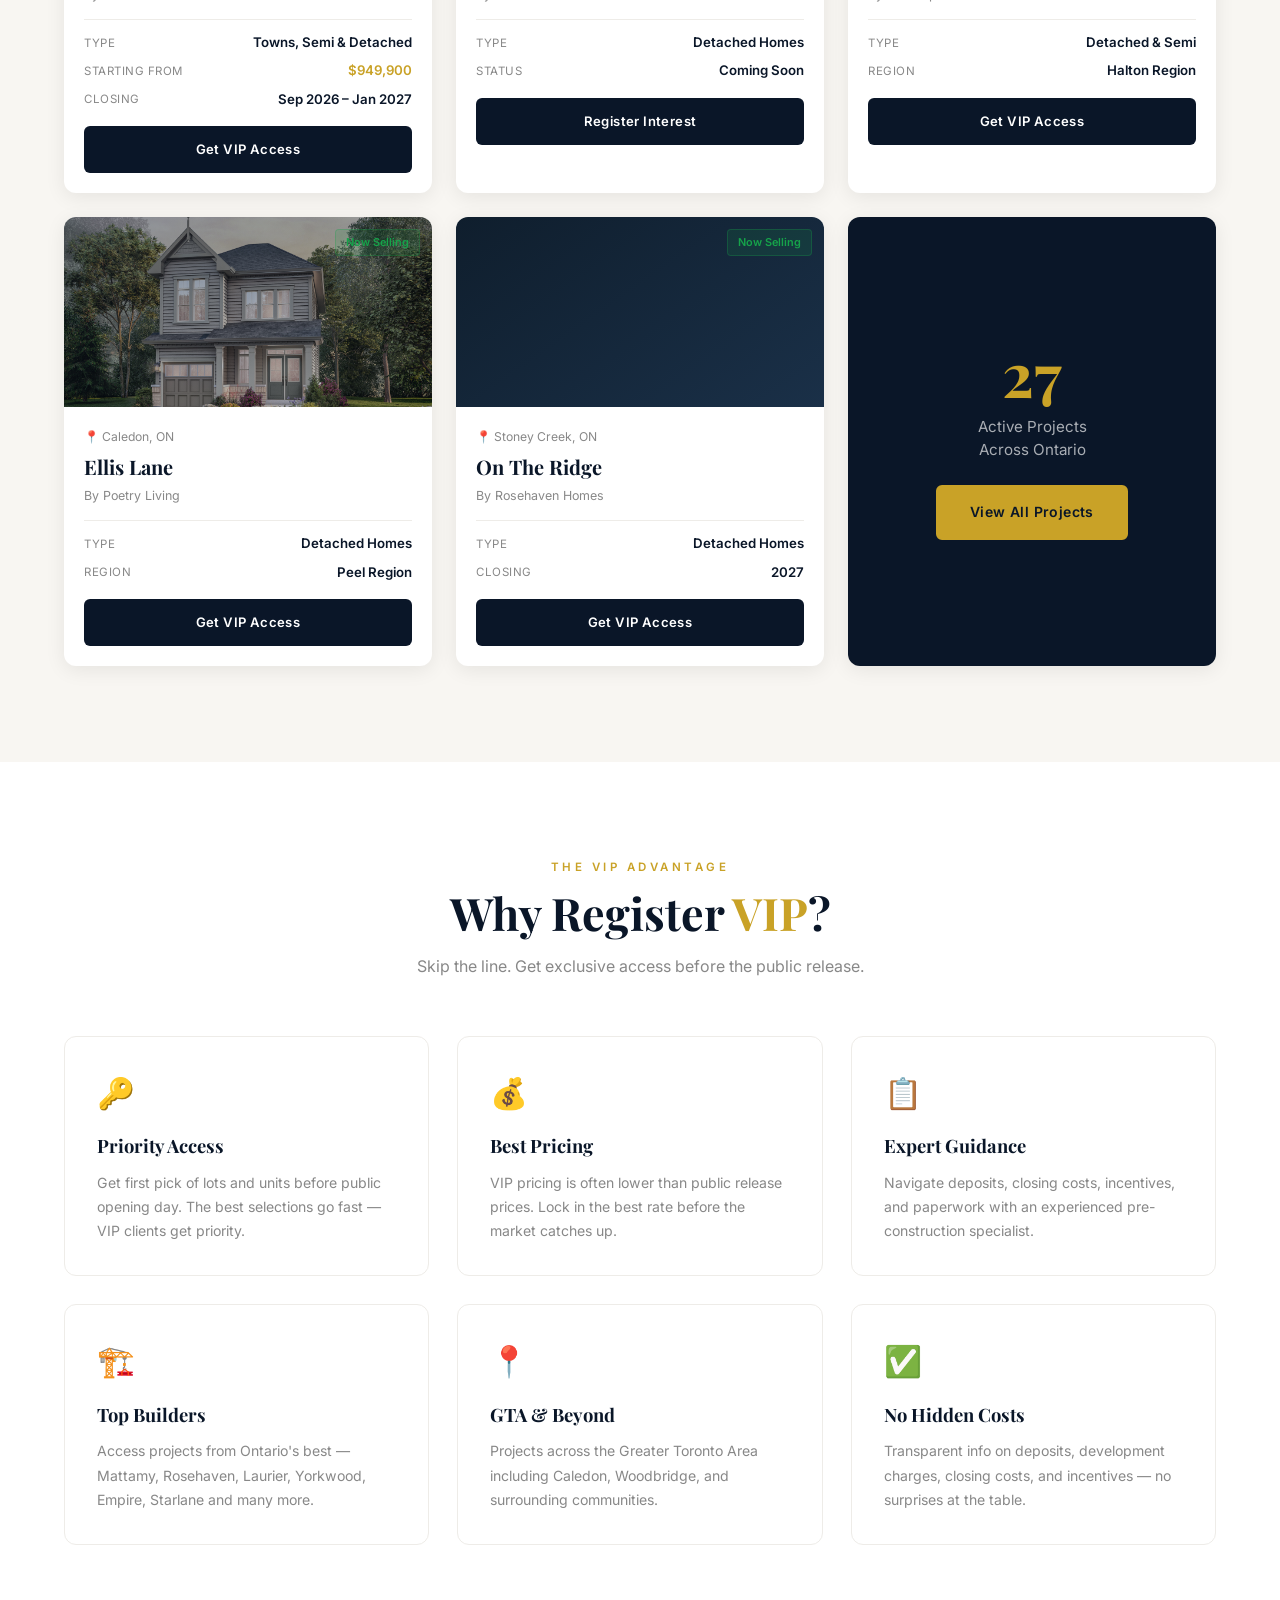
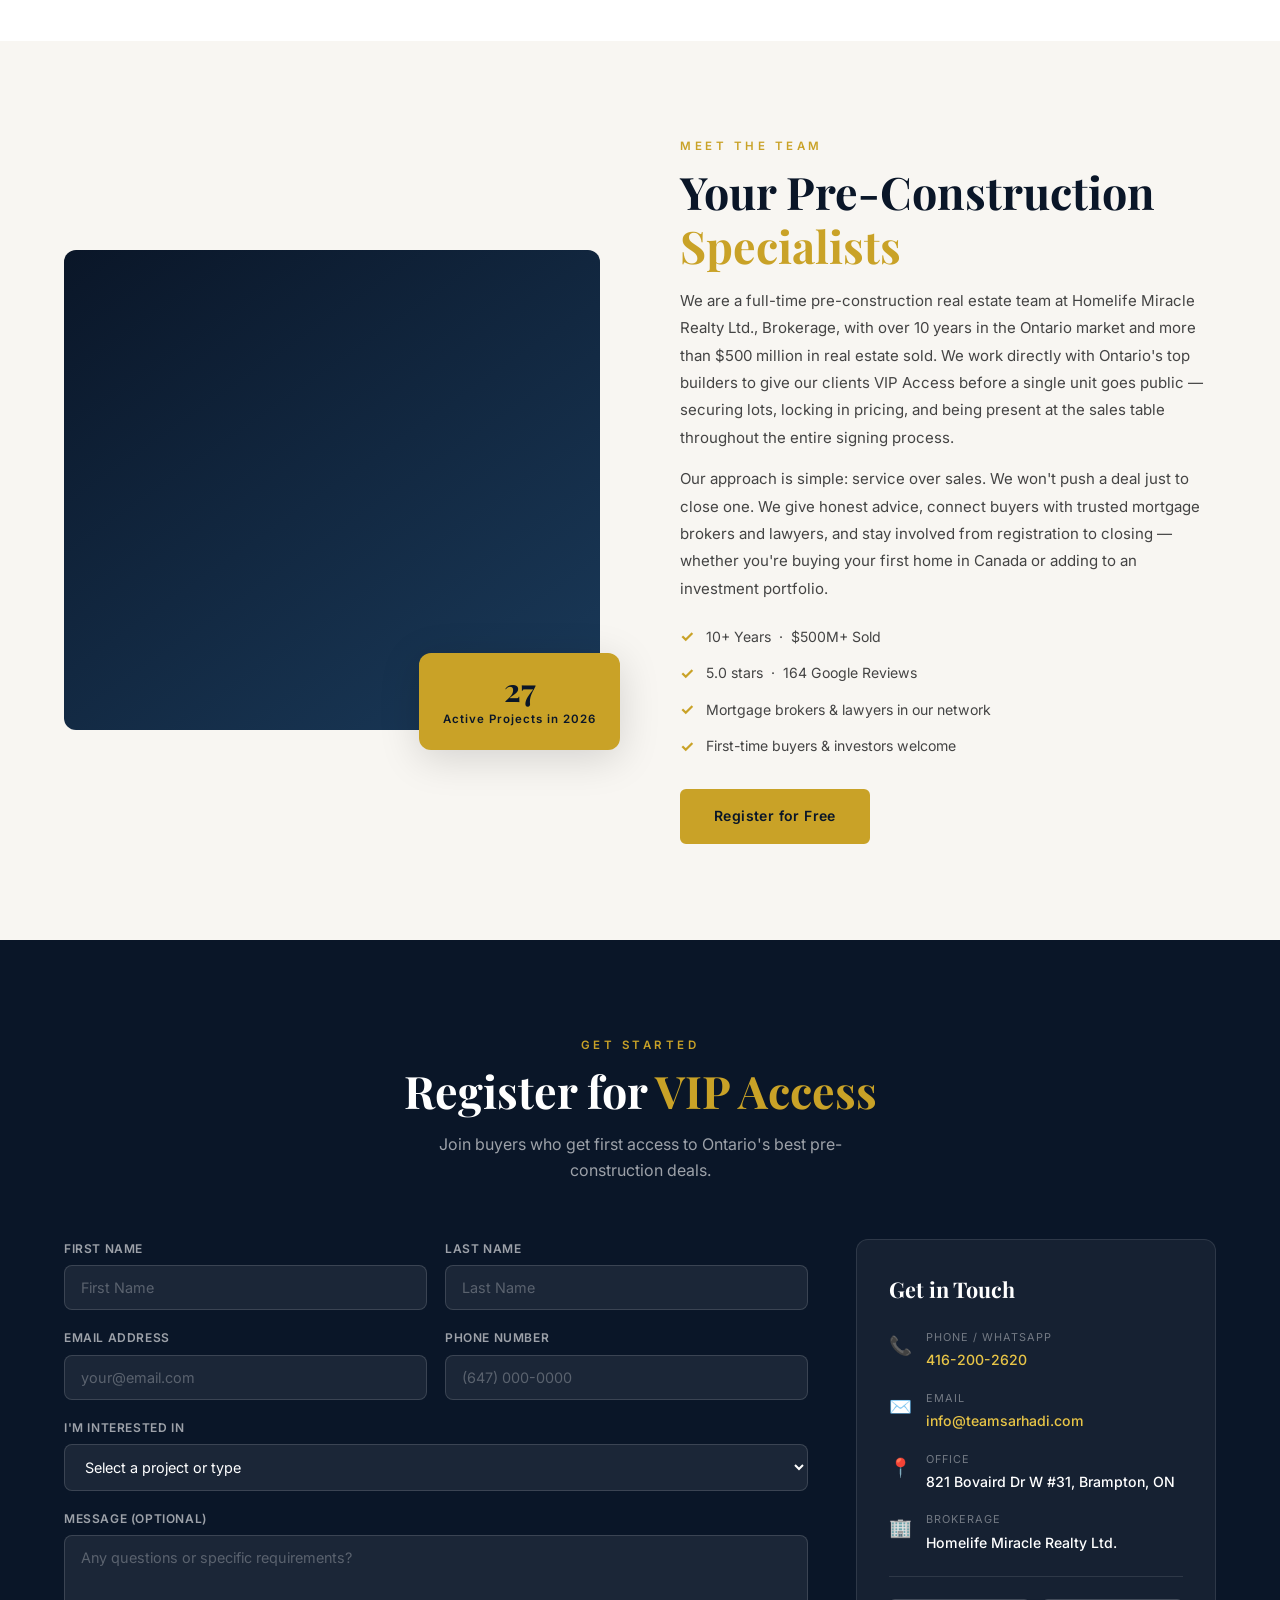
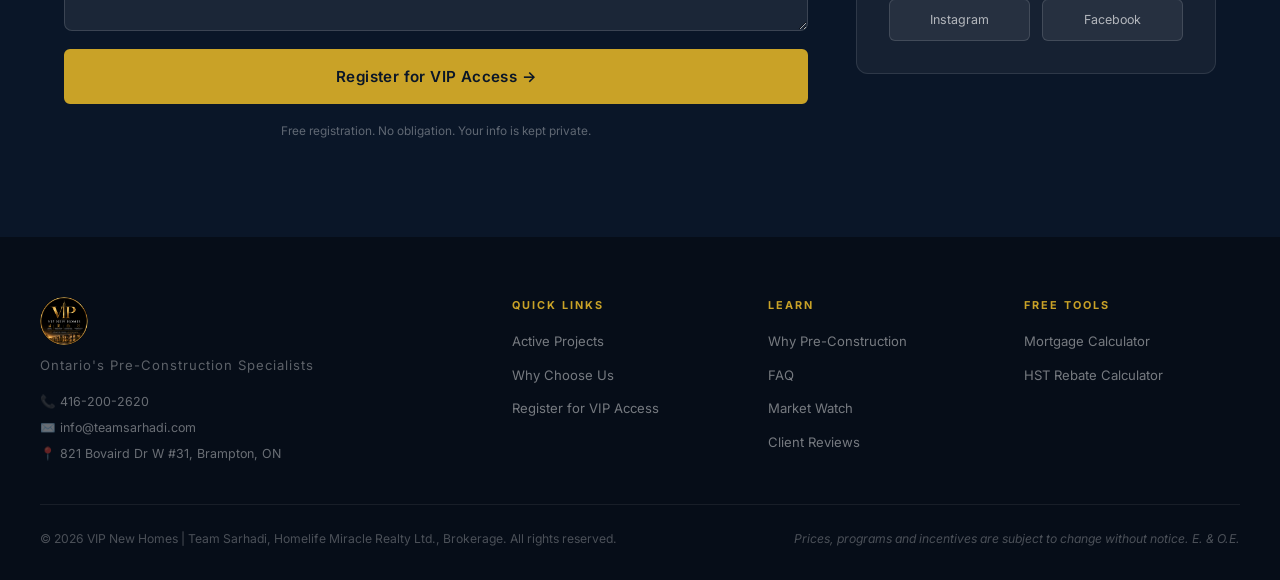
==== commit 24ccc91a: "Remove How It Works page; reorder navbar by priority" ====
--- a/index.html
+++ b/index.html
@@ -108,13 +108,12 @@
             </a>
             <ul class="nav-links" id="navLinks">
                 <li><a href="projects.html">Projects</a></li>
+                <li><a href="why-pre-con.html">Why Pre-Con</a></li>
                 <li><a href="why-us.html">Why Us</a></li>
-                <li><a href="how-it-works.html">How It Works</a></li>
+                <li><a href="market-watch.html">Market Watch</a></li>
                 <li><a href="mortgage-calculator.html">Calculators</a></li>
-                <li><a href="why-pre-con.html">Why Pre-Con</a></li>
                 <li><a href="reviews.html">Reviews</a></li>
                 <li><a href="faq.html">FAQ</a></li>
-                <li><a href="market-watch.html">Market Watch</a></li>
                 <li><a href="#contact" class="nav-cta">Register Now</a></li>
             </ul>
             <button class="hamburger" id="hamburger" aria-label="Menu">
@@ -477,7 +476,6 @@
                     <ul class="footer-col-links">
                         <li><a href="projects.html">Active Projects</a></li>
                         <li><a href="why-us.html">Why Choose Us</a></li>
-                        <li><a href="how-it-works.html">How It Works</a></li>
                         <li><a href="#contact">Register for VIP Access</a></li>
                     </ul>
                 </div>
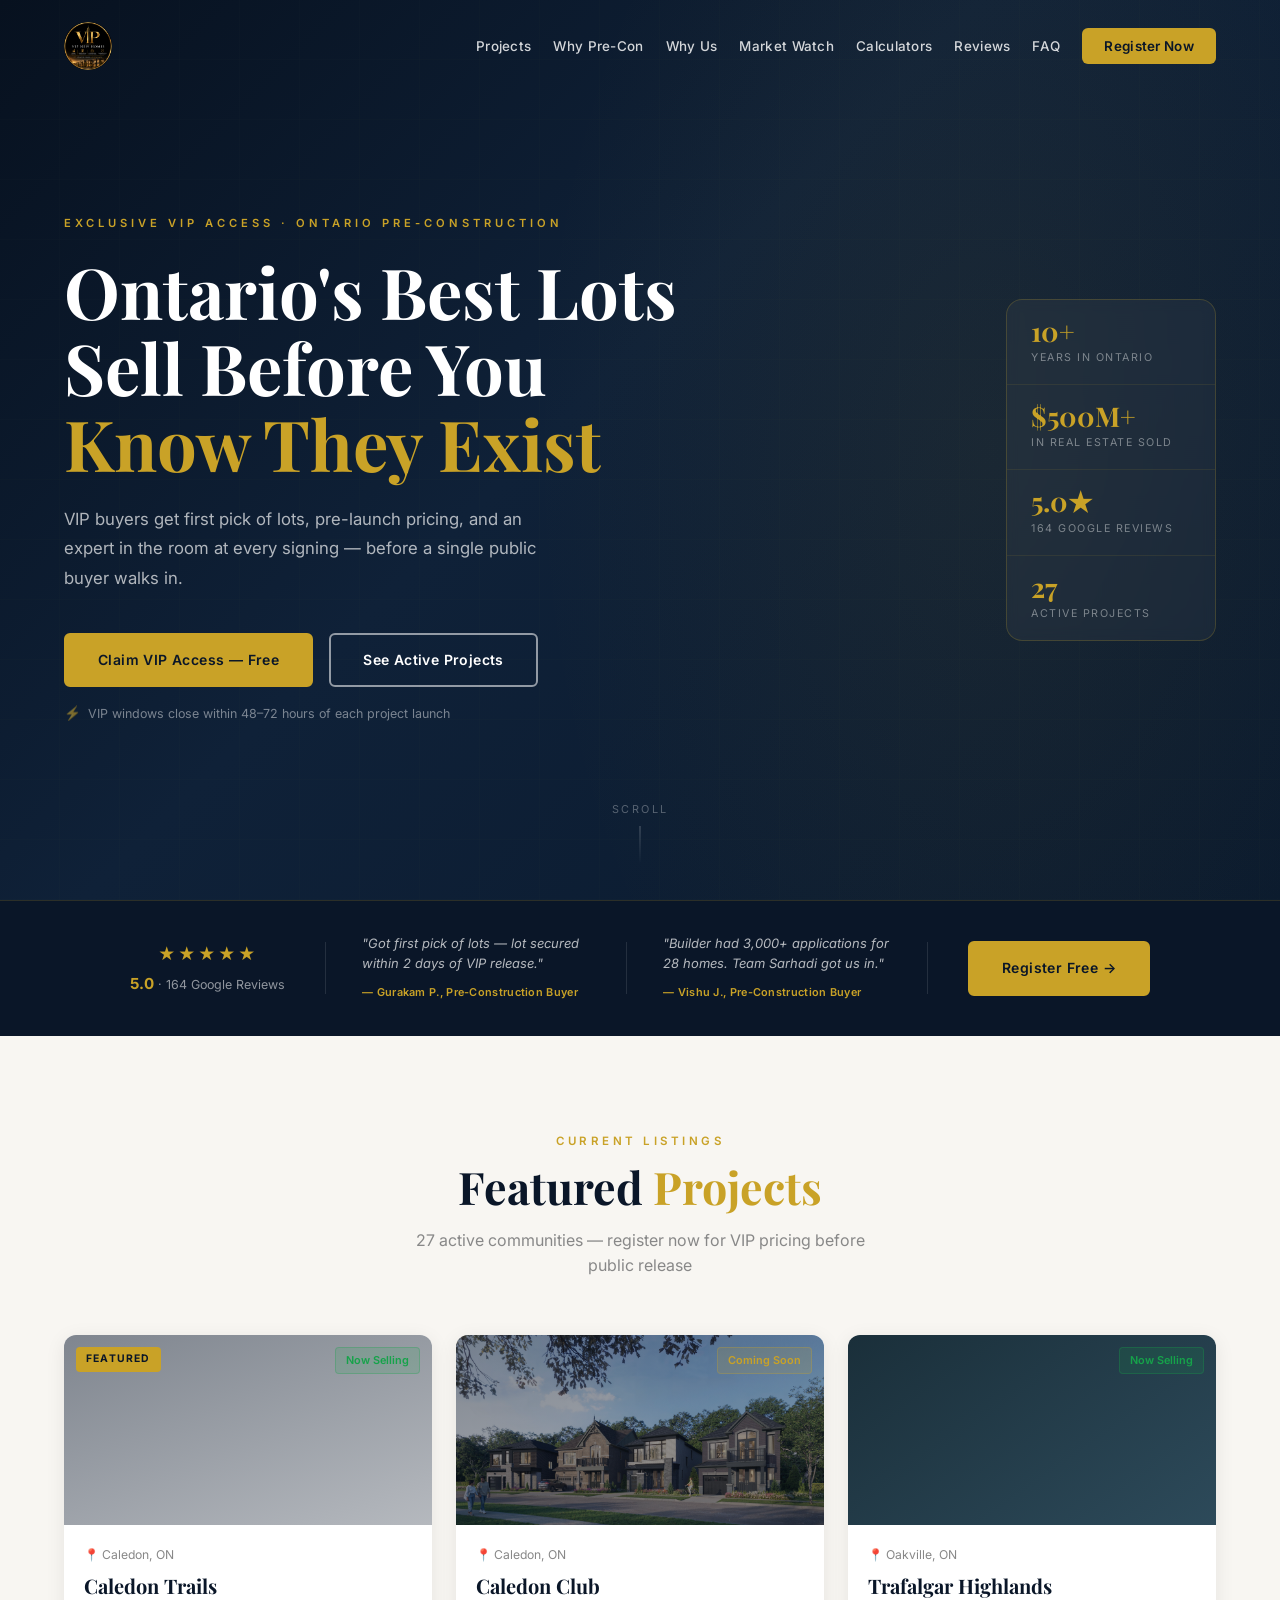
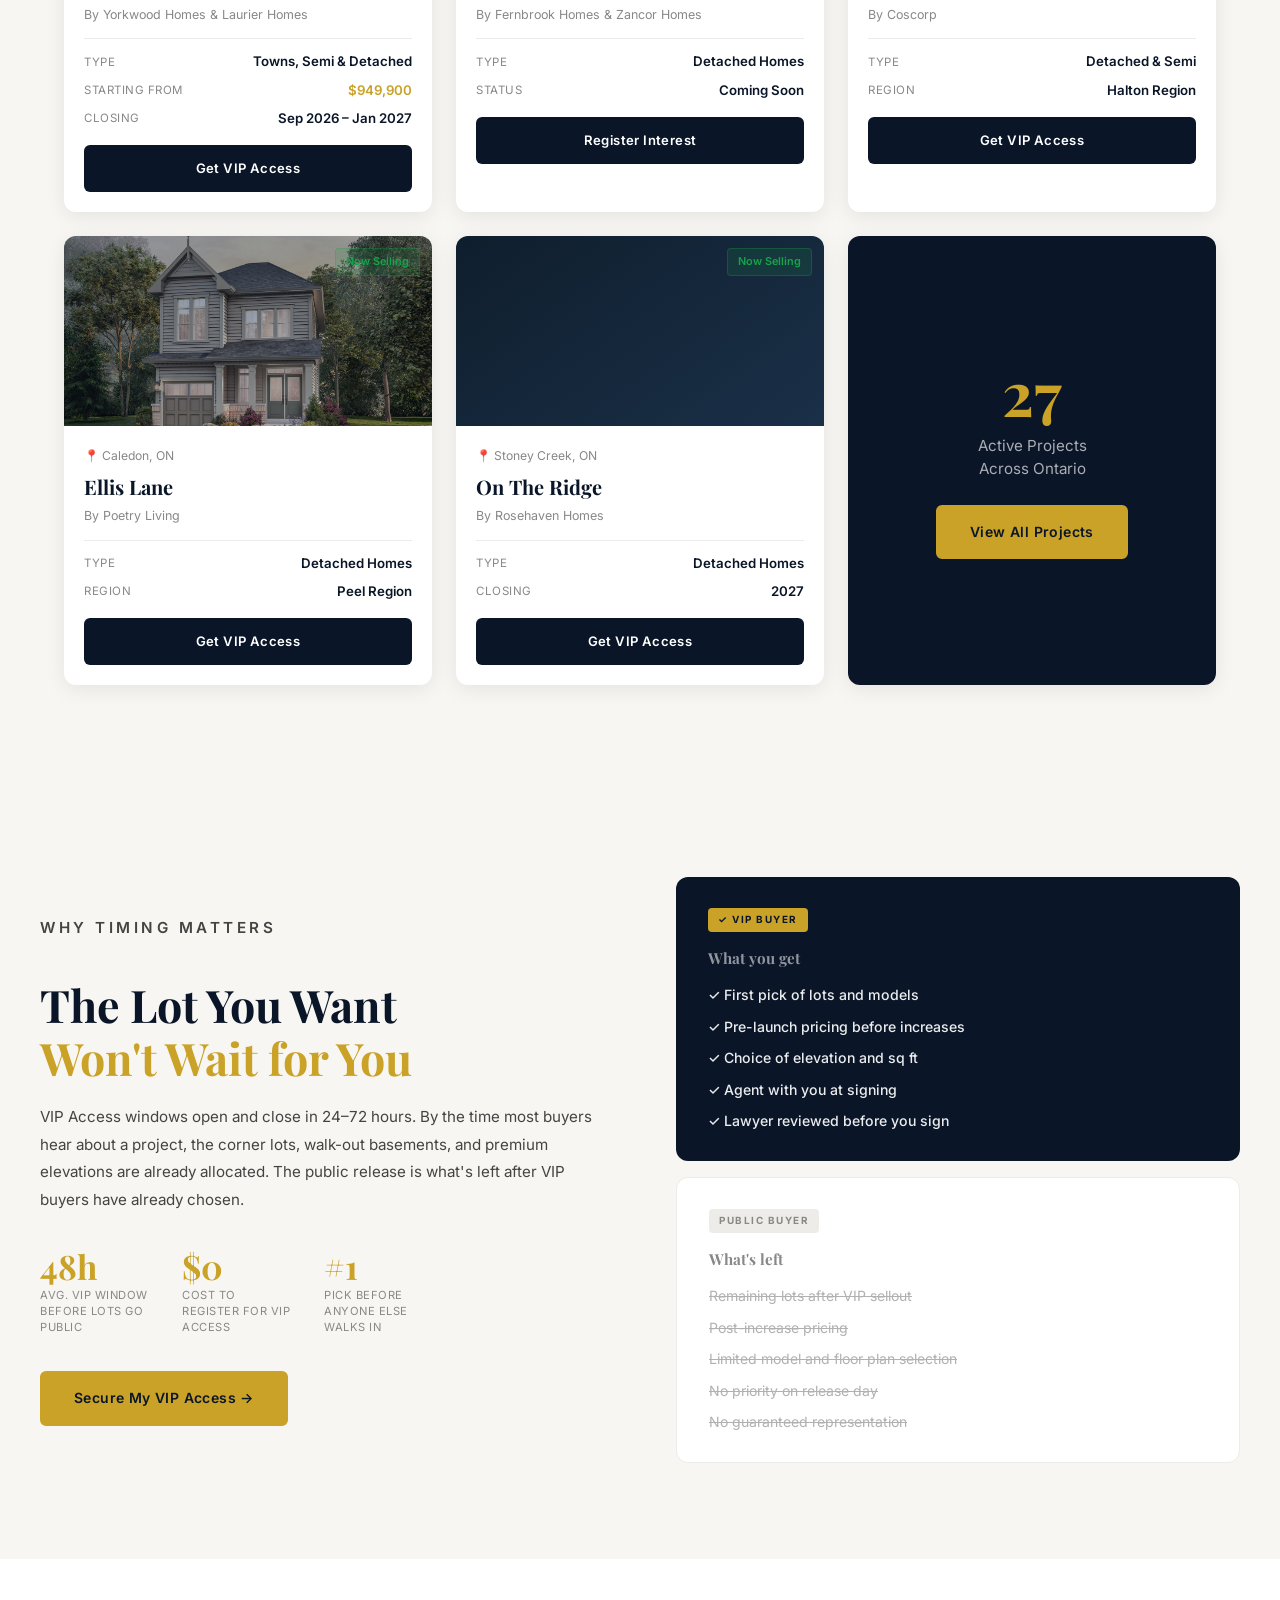
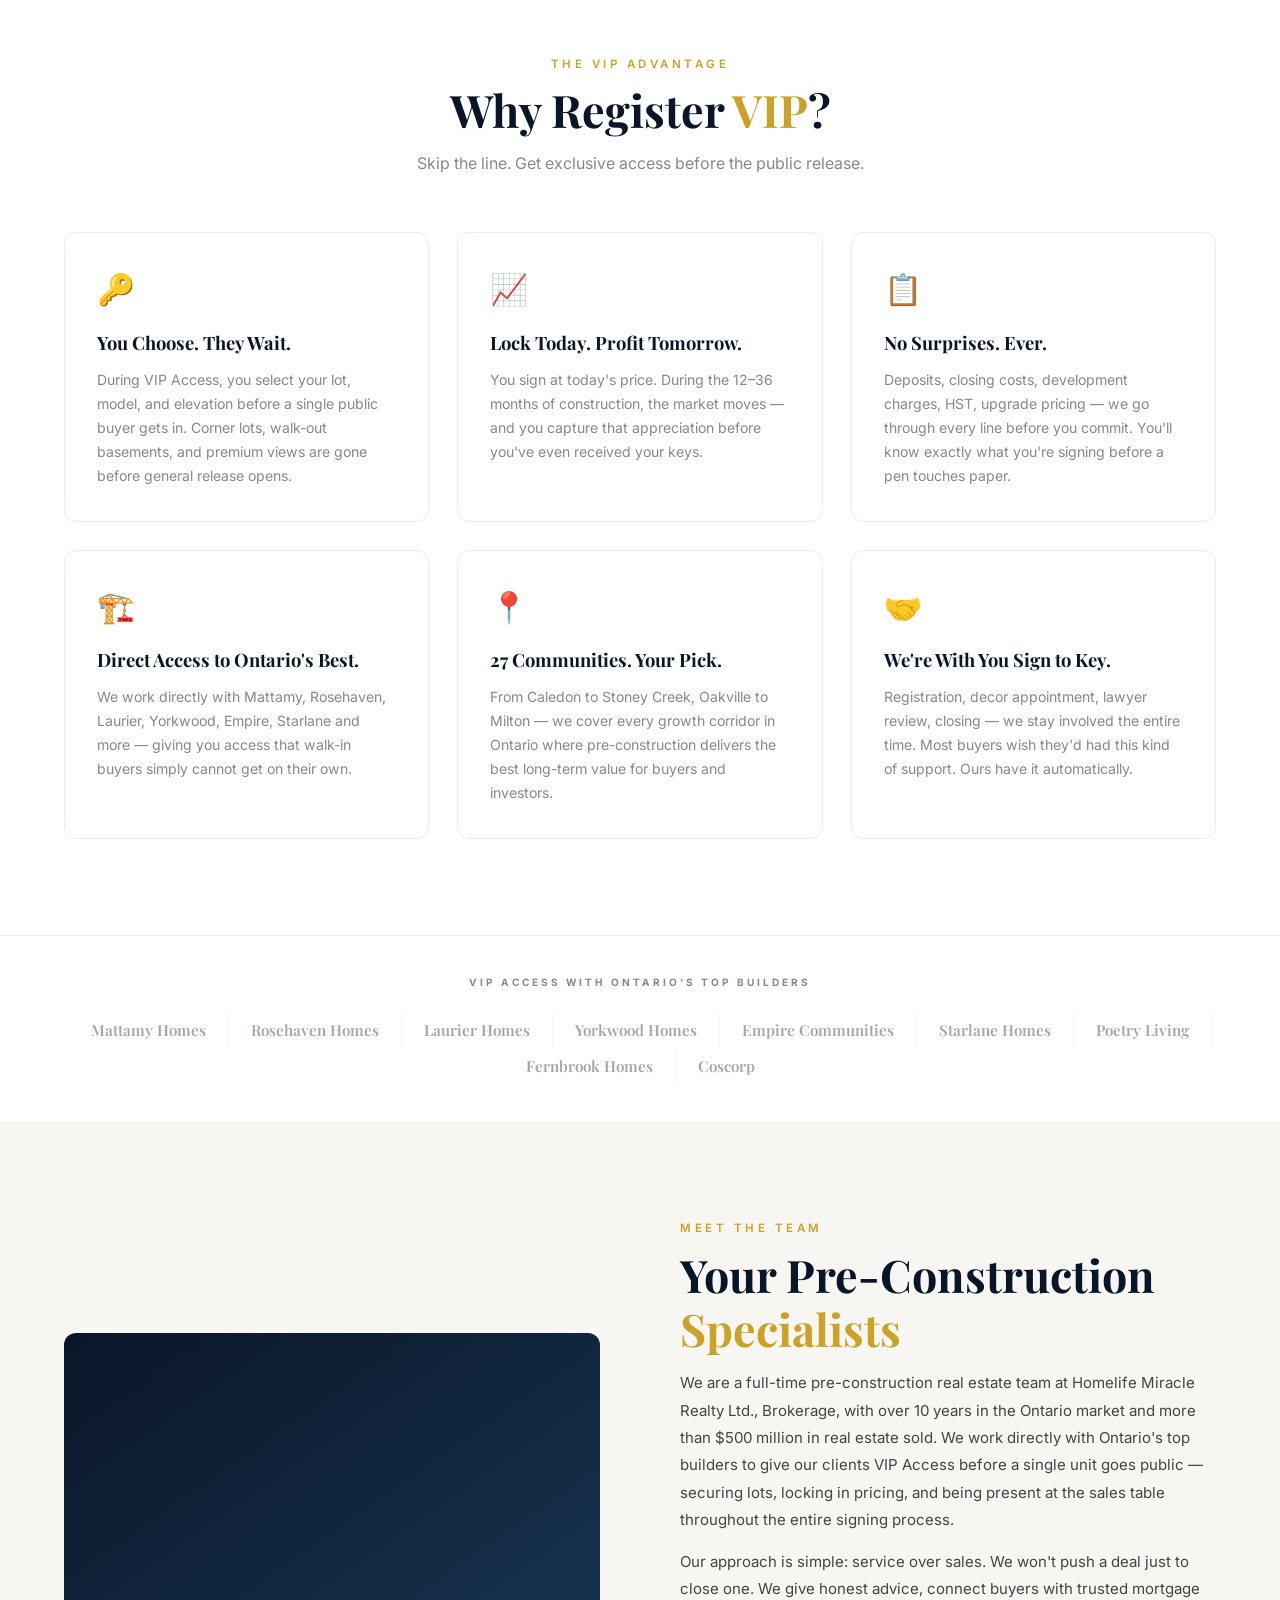
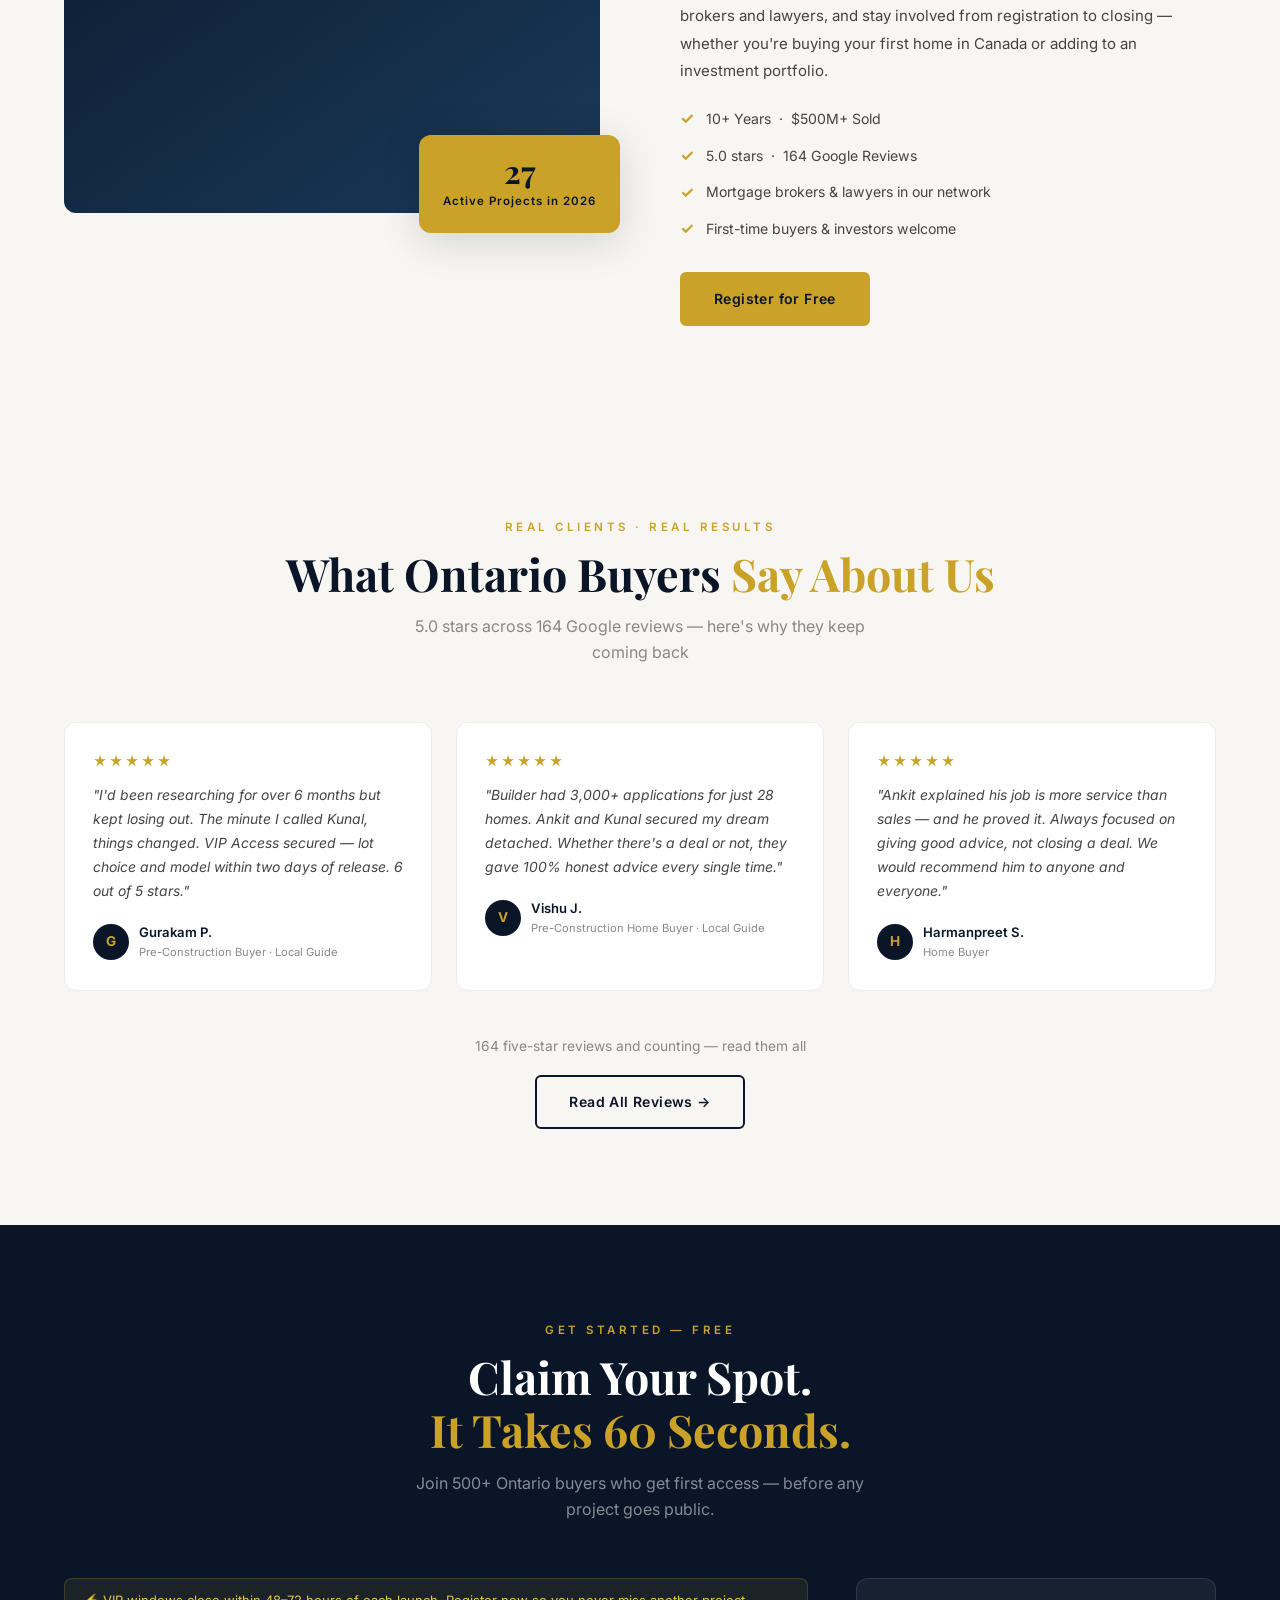
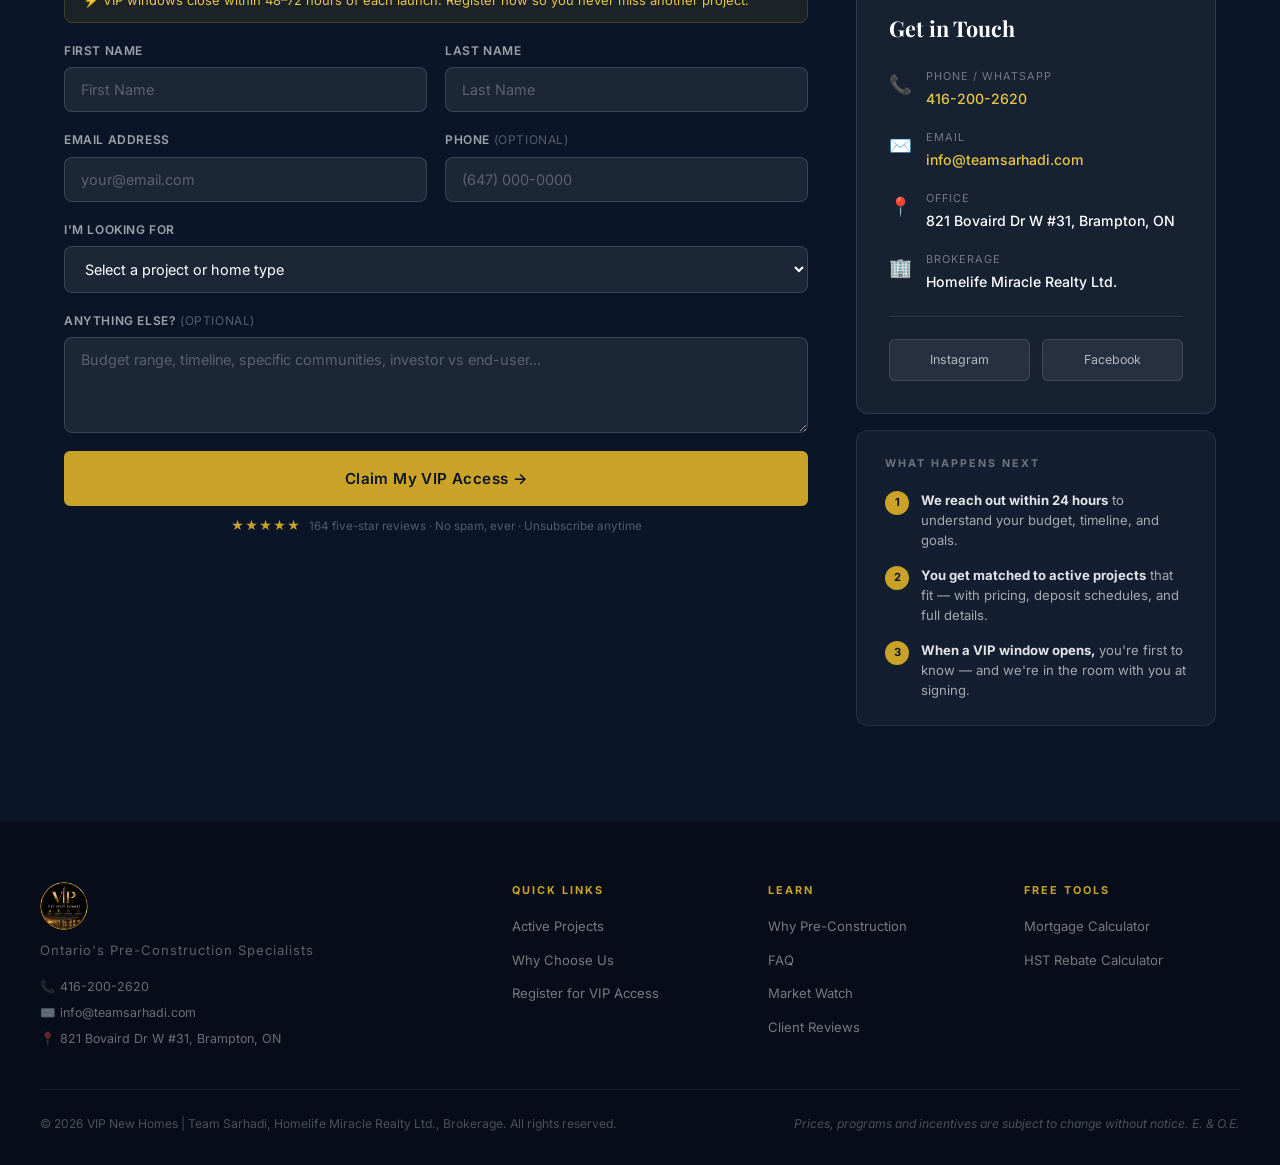
==== commit 075c6d36: "Full homepage overhaul: proof strip, FOMO section, builder strip, homepage reviews, transformed Why " ====
--- a/index.html
+++ b/index.html
@@ -127,20 +127,21 @@
         <div class="hero-bg"></div>
         <div class="hero-content">
             <div class="hero-left">
-                <p class="hero-tag">EXCLUSIVE VIP ACCESS · ONTARIO</p>
+                <p class="hero-tag">EXCLUSIVE VIP ACCESS · ONTARIO PRE-CONSTRUCTION</p>
                 <h1 class="hero-title">
-                    Your First Look at<br>
-                    <span class="gold">Pre-Construction</span><br>
-                    Homes in Ontario
+                    Ontario's Best Lots<br>
+                    Sell Before You<br>
+                    <span class="gold">Know They Exist</span>
                 </h1>
                 <p class="hero-subtitle">
-                    Get priority access to new home releases before the public.
-                    Best pricing. Best lots. Expert guidance — every step of the way.
+                    VIP buyers get first pick of lots, pre-launch pricing, and an expert
+                    in the room at every signing — before a single public buyer walks in.
                 </p>
                 <div class="hero-buttons">
-                    <a href="#projects" class="btn btn-primary">View Current Projects</a>
-                    <a href="#contact" class="btn btn-outline">Register for Free</a>
-                </div>
+                    <a href="#contact" class="btn btn-primary">Claim VIP Access — Free</a>
+                    <a href="#projects" class="btn btn-outline">See Active Projects</a>
+                </div>
+                <p class="hero-urgency">VIP windows close within 48–72 hours of each project launch</p>
             </div>
             <div class="hero-proof">
                 <div class="hp-stat">
@@ -167,30 +168,29 @@
         </div>
     </section>
 
-    <!-- ========== STATS BAR ========== -->
-    <div class="stats-bar">
-        <div class="stats-container">
-            <div class="stat">
-                <span class="stat-number">27</span>
-                <span class="stat-label">Active Projects</span>
-            </div>
-            <div class="stat-divider"></div>
-            <div class="stat">
-                <span class="stat-number">10+</span>
-                <span class="stat-label">Years in Ontario</span>
-            </div>
-            <div class="stat-divider"></div>
-            <div class="stat">
-                <span class="stat-number">$500M+</span>
-                <span class="stat-label">In Real Estate Sold</span>
-            </div>
-            <div class="stat-divider"></div>
-            <div class="stat">
-                <span class="stat-number">5.0★</span>
-                <span class="stat-label">164 Google Reviews</span>
-            </div>
-        </div>
-    </div>
+    <!-- ========== PROOF STRIP ========== -->
+    <section class="proof-strip">
+        <div class="proof-strip-inner">
+            <div class="ps-rating">
+                <div class="ps-stars">★★★★★</div>
+                <div class="ps-score-text"><strong>5.0</strong> · 164 Google Reviews</div>
+            </div>
+            <div class="ps-divider"></div>
+            <blockquote class="ps-quote">
+                <p>"Got first pick of lots — lot secured within 2 days of VIP release."</p>
+                <cite>— Gurakam P., Pre-Construction Buyer</cite>
+            </blockquote>
+            <div class="ps-divider"></div>
+            <blockquote class="ps-quote">
+                <p>"Builder had 3,000+ applications for 28 homes. Team Sarhadi got us in."</p>
+                <cite>— Vishu J., Pre-Construction Buyer</cite>
+            </blockquote>
+            <div class="ps-divider"></div>
+            <div class="ps-cta">
+                <a href="#contact" class="btn btn-primary">Register Free →</a>
+            </div>
+        </div>
+    </section>
 
     <!-- ========== PROJECTS ========== -->
     <section class="projects" id="projects">
@@ -198,7 +198,7 @@
             <div class="section-header">
                 <p class="section-tag">CURRENT LISTINGS</p>
                 <h2 class="section-title">Featured <span class="gold">Projects</span></h2>
-                <p class="section-subtitle">Handpicked pre-construction opportunities across Ontario</p>
+                <p class="section-subtitle">27 active communities — register now for VIP pricing before public release</p>
             </div>
             <div class="projects-grid">
 
@@ -296,6 +296,56 @@
         </div>
     </section>
 
+    <!-- ========== COST OF WAITING ========== -->
+    <section class="cost-of-waiting">
+        <div class="cow-inner">
+            <div class="cow-text">
+                <p class="section-tag">WHY TIMING MATTERS</p>
+                <h2 class="section-title">The Lot You Want<br><span class="gold">Won't Wait for You</span></h2>
+                <p>VIP Access windows open and close in 24–72 hours. By the time most buyers hear about a project, the corner lots, walk-out basements, and premium elevations are already allocated. The public release is what's left after VIP buyers have already chosen.</p>
+                <div class="cow-stats">
+                    <div class="cow-stat">
+                        <span class="cow-num">48h</span>
+                        <span class="cow-label">Avg. VIP window before lots go public</span>
+                    </div>
+                    <div class="cow-stat">
+                        <span class="cow-num">$0</span>
+                        <span class="cow-label">Cost to register for VIP Access</span>
+                    </div>
+                    <div class="cow-stat">
+                        <span class="cow-num">#1</span>
+                        <span class="cow-label">Pick before anyone else walks in</span>
+                    </div>
+                </div>
+                <a href="#contact" class="btn btn-primary">Secure My VIP Access →</a>
+            </div>
+            <div class="cow-card-stack">
+                <div class="cow-card cow-card-vip">
+                    <div class="cow-card-badge">✓ VIP BUYER</div>
+                    <h4>What you get</h4>
+                    <ul>
+                        <li>✓ First pick of lots and models</li>
+                        <li>✓ Pre-launch pricing before increases</li>
+                        <li>✓ Choice of elevation and sq ft</li>
+                        <li>✓ Agent with you at signing</li>
+                        <li>✓ Lawyer reviewed before you sign</li>
+                    </ul>
+                </div>
+                <div class="cow-card cow-card-public">
+                    <div class="cow-card-badge cow-badge-gray">PUBLIC BUYER</div>
+                    <h4>What's left</h4>
+                    <ul>
+                        <li>Remaining lots after VIP sellout</li>
+                        <li>Post-increase pricing</li>
+                        <li>Limited model and floor plan selection</li>
+                        <li>No priority on release day</li>
+                        <li>No guaranteed representation</li>
+                    </ul>
+                </div>
+            </div>
+        </div>
+    </section>
+
     <!-- ========== WHY VIP ========== -->
     <section class="why-vip" id="why-vip">
         <div class="section-container">
@@ -307,34 +357,52 @@
             <div class="benefits-grid">
                 <div class="benefit-card">
                     <div class="benefit-icon">🔑</div>
-                    <h3>Priority Access</h3>
-                    <p>Get first pick of lots and units before public opening day. The best selections go fast — VIP clients get priority.</p>
+                    <h3>You Choose. They Wait.</h3>
+                    <p>During VIP Access, you select your lot, model, and elevation before a single public buyer gets in. Corner lots, walk-out basements, and premium views are gone before general release opens.</p>
                 </div>
                 <div class="benefit-card">
-                    <div class="benefit-icon">💰</div>
-                    <h3>Best Pricing</h3>
-                    <p>VIP pricing is often lower than public release prices. Lock in the best rate before the market catches up.</p>
+                    <div class="benefit-icon">📈</div>
+                    <h3>Lock Today. Profit Tomorrow.</h3>
+                    <p>You sign at today's price. During the 12–36 months of construction, the market moves — and you capture that appreciation before you've even received your keys.</p>
                 </div>
                 <div class="benefit-card">
                     <div class="benefit-icon">📋</div>
-                    <h3>Expert Guidance</h3>
-                    <p>Navigate deposits, closing costs, incentives, and paperwork with an experienced pre-construction specialist.</p>
+                    <h3>No Surprises. Ever.</h3>
+                    <p>Deposits, closing costs, development charges, HST, upgrade pricing — we go through every line before you commit. You'll know exactly what you're signing before a pen touches paper.</p>
                 </div>
                 <div class="benefit-card">
                     <div class="benefit-icon">🏗️</div>
-                    <h3>Top Builders</h3>
-                    <p>Access projects from Ontario's best — Mattamy, Rosehaven, Laurier, Yorkwood, Empire, Starlane and many more.</p>
+                    <h3>Direct Access to Ontario's Best.</h3>
+                    <p>We work directly with Mattamy, Rosehaven, Laurier, Yorkwood, Empire, Starlane and more — giving you access that walk-in buyers simply cannot get on their own.</p>
                 </div>
                 <div class="benefit-card">
                     <div class="benefit-icon">📍</div>
-                    <h3>GTA &amp; Beyond</h3>
-                    <p>Projects across the Greater Toronto Area including Caledon, Woodbridge, and surrounding communities.</p>
+                    <h3>27 Communities. Your Pick.</h3>
+                    <p>From Caledon to Stoney Creek, Oakville to Milton — we cover every growth corridor in Ontario where pre-construction delivers the best long-term value for buyers and investors.</p>
                 </div>
                 <div class="benefit-card">
-                    <div class="benefit-icon">✅</div>
-                    <h3>No Hidden Costs</h3>
-                    <p>Transparent info on deposits, development charges, closing costs, and incentives — no surprises at the table.</p>
-                </div>
+                    <div class="benefit-icon">🤝</div>
+                    <h3>We're With You Sign to Key.</h3>
+                    <p>Registration, decor appointment, lawyer review, closing — we stay involved the entire time. Most buyers wish they'd had this kind of support. Ours have it automatically.</p>
+                </div>
+            </div>
+        </div>
+    </section>
+
+    <!-- ========== BUILDER TRUST STRIP ========== -->
+    <section class="builder-strip">
+        <div class="bs-inner">
+            <p class="bs-label">VIP Access with Ontario's Top Builders</p>
+            <div class="bs-logos">
+                <span>Mattamy Homes</span>
+                <span>Rosehaven Homes</span>
+                <span>Laurier Homes</span>
+                <span>Yorkwood Homes</span>
+                <span>Empire Communities</span>
+                <span>Starlane Homes</span>
+                <span>Poetry Living</span>
+                <span>Fernbrook Homes</span>
+                <span>Coscorp</span>
             </div>
         </div>
     </section>
@@ -365,16 +433,69 @@
         </div>
     </section>
 
+    <!-- ========== HOMEPAGE REVIEWS ========== -->
+    <section class="hp-reviews">
+        <div class="section-container">
+            <div class="section-header">
+                <p class="section-tag">REAL CLIENTS · REAL RESULTS</p>
+                <h2 class="section-title">What Ontario Buyers <span class="gold">Say About Us</span></h2>
+                <p class="section-subtitle">5.0 stars across 164 Google reviews — here's why they keep coming back</p>
+            </div>
+            <div class="hp-reviews-grid">
+                <div class="hp-review-card">
+                    <div class="hp-rc-stars">★★★★★</div>
+                    <p class="hp-rc-text">"I'd been researching for over 6 months but kept losing out. The minute I called Kunal, things changed. VIP Access secured — lot choice and model within two days of release. 6 out of 5 stars."</p>
+                    <div class="hp-rc-author">
+                        <div class="hp-rc-avatar">G</div>
+                        <div>
+                            <p class="hp-rc-name">Gurakam P.</p>
+                            <p class="hp-rc-type">Pre-Construction Buyer · Local Guide</p>
+                        </div>
+                    </div>
+                </div>
+                <div class="hp-review-card">
+                    <div class="hp-rc-stars">★★★★★</div>
+                    <p class="hp-rc-text">"Builder had 3,000+ applications for just 28 homes. Ankit and Kunal secured my dream detached. Whether there's a deal or not, they gave 100% honest advice every single time."</p>
+                    <div class="hp-rc-author">
+                        <div class="hp-rc-avatar">V</div>
+                        <div>
+                            <p class="hp-rc-name">Vishu J.</p>
+                            <p class="hp-rc-type">Pre-Construction Home Buyer · Local Guide</p>
+                        </div>
+                    </div>
+                </div>
+                <div class="hp-review-card">
+                    <div class="hp-rc-stars">★★★★★</div>
+                    <p class="hp-rc-text">"Ankit explained his job is more service than sales — and he proved it. Always focused on giving good advice, not closing a deal. We would recommend him to anyone and everyone."</p>
+                    <div class="hp-rc-author">
+                        <div class="hp-rc-avatar">H</div>
+                        <div>
+                            <p class="hp-rc-name">Harmanpreet S.</p>
+                            <p class="hp-rc-type">Home Buyer</p>
+                        </div>
+                    </div>
+                </div>
+            </div>
+            <div class="hp-reviews-footer">
+                <p>164 five-star reviews and counting — read them all</p>
+                <a href="reviews.html" class="btn btn-outline" style="color:var(--navy);border-color:var(--navy);">Read All Reviews →</a>
+            </div>
+        </div>
+    </section>
+
     <!-- ========== CONTACT ========== -->
     <section class="contact" id="contact">
         <div class="section-container">
             <div class="section-header">
-                <p class="section-tag">GET STARTED</p>
-                <h2 class="section-title" style="color:#fff;">Register for <span class="gold">VIP Access</span></h2>
-                <p class="section-subtitle" style="color:rgba(255,255,255,0.6);">Join buyers who get first access to Ontario's best pre-construction deals.</p>
+                <p class="section-tag">GET STARTED — FREE</p>
+                <h2 class="section-title" style="color:#fff;">Claim Your Spot.<br><span class="gold">It Takes 60 Seconds.</span></h2>
+                <p class="section-subtitle" style="color:rgba(255,255,255,0.5);">Join 500+ Ontario buyers who get first access — before any project goes public.</p>
             </div>
             <div class="contact-wrapper">
                 <form class="contact-form" id="contactForm" novalidate>
+                    <div class="contact-urgency">
+                        ⚡ VIP windows close within 48–72 hours of each launch. Register now so you never miss another project.
+                    </div>
                     <div class="form-row">
                         <div class="form-group">
                             <label for="firstName">First Name</label>
@@ -391,29 +512,34 @@
                             <input type="email" id="email" placeholder="your@email.com" required>
                         </div>
                         <div class="form-group">
-                            <label for="phone">Phone Number</label>
+                            <label for="phone">Phone <span style="opacity:.5;font-weight:400;">(Optional)</span></label>
                             <input type="tel" id="phone" placeholder="(647) 000-0000">
                         </div>
                     </div>
                     <div class="form-group full-width">
-                        <label for="interest">I'm interested in</label>
+                        <label for="interest">I'm looking for</label>
                         <select id="interest">
-                            <option value="">Select a project or type</option>
-                            <option>Caledon Trails</option>
-                            <option>Caledon Club</option>
-                            <option>The Valley – Woodbridge</option>
-                            <option>SouthCal – Caledon</option>
-                            <option>Mattamy Homes</option>
-                            <option>Rosehaven Homes</option>
-                            <option>Show me all projects</option>
+                            <option value="">Select a project or home type</option>
+                            <option>Caledon Trails — Towns, Semi &amp; Detached from $949,900</option>
+                            <option>Caledon Club — Detached Homes (Coming Soon)</option>
+                            <option>Trafalgar Highlands — Oakville Detached &amp; Semi</option>
+                            <option>Ellis Lane — Caledon Detached</option>
+                            <option>On The Ridge — Stoney Creek Detached</option>
+                            <option>Show me all 27 projects</option>
+                            <option>I'm an investor — show me best ROI options</option>
                         </select>
                     </div>
                     <div class="form-group full-width">
-                        <label for="message">Message (Optional)</label>
-                        <textarea id="message" placeholder="Any questions or specific requirements?"></textarea>
-                    </div>
-                    <button type="submit" class="btn btn-primary btn-submit">Register for VIP Access →</button>
-                    <p class="form-note">Free registration. No obligation. Your info is kept private.</p>
+                        <label for="message">Anything else? <span style="opacity:.5;font-weight:400;">(Optional)</span></label>
+                        <textarea id="message" placeholder="Budget range, timeline, specific communities, investor vs end-user..."></textarea>
+                    </div>
+                    <div class="form-submit-area">
+                        <button type="submit" class="btn btn-primary btn-submit">Claim My VIP Access →</button>
+                        <div class="form-social-proof">
+                            <span class="fsp-stars">★★★★★</span>
+                            <span>164 five-star reviews · No spam, ever · Unsubscribe anytime</span>
+                        </div>
+                    </div>
                 </form>
                 <div class="contact-info">
                     <div class="contact-card">
@@ -451,6 +577,23 @@
                             <a href="#" class="social-btn">Facebook</a>
                         </div>
                     </div>
+                    <div class="what-happens-next" style="margin-top:16px;">
+                        <h4>What happens next</h4>
+                        <div class="wh-steps">
+                            <div class="wh-step">
+                                <div class="wh-num">1</div>
+                                <p class="wh-text"><strong>We reach out within 24 hours</strong> to understand your budget, timeline, and goals.</p>
+                            </div>
+                            <div class="wh-step">
+                                <div class="wh-num">2</div>
+                                <p class="wh-text"><strong>You get matched to active projects</strong> that fit — with pricing, deposit schedules, and full details.</p>
+                            </div>
+                            <div class="wh-step">
+                                <div class="wh-num">3</div>
+                                <p class="wh-text"><strong>When a VIP window opens,</strong> you're first to know — and we're in the room with you at signing.</p>
+                            </div>
+                        </div>
+                    </div>
                 </div>
             </div>
         </div>
--- a/css/style.css
+++ b/css/style.css
@@ -674,7 +674,192 @@
     .footer-cols { grid-template-columns: 1fr 1fr; gap: 28px; }
     .footer-col-brand { grid-column: 1 / -1; }
     .footer-bottom { flex-direction: column; text-align: center; }
-}
+
+    /* Proof strip */
+    .proof-strip-inner { flex-direction: column; gap: 18px; align-items: flex-start; padding: 0 4px; }
+    .ps-divider { width: 100%; height: 1px; }
+    .ps-quote { max-width: 100%; padding: 0; }
+    .ps-rating { align-items: flex-start; padding: 0; }
+    .ps-cta { padding: 0; }
+
+    /* FOMO */
+    .cow-inner { grid-template-columns: 1fr; gap: 40px; padding: 64px 0; }
+
+    /* Builder strip */
+    .bs-logos span { font-size: 0.82rem; padding: 6px 14px; }
+
+    /* HP Reviews */
+    .hp-reviews-grid { grid-template-columns: 1fr; }
+}
+
+/* ============================================================
+   PROOF STRIP (replaces stats bar)
+   ============================================================ */
+.proof-strip {
+    background: var(--navy);
+    border-top: 1px solid rgba(201,162,39,0.18);
+    padding: 22px 24px;
+}
+.proof-strip-inner {
+    max-width: var(--max);
+    margin: 0 auto;
+    display: flex;
+    align-items: center;
+    justify-content: center;
+    flex-wrap: wrap;
+    gap: 0;
+}
+.ps-rating {
+    display: flex;
+    flex-direction: column;
+    align-items: center;
+    padding: 10px 40px;
+    text-align: center;
+    flex-shrink: 0;
+}
+.ps-stars { color: var(--gold); font-size: 1.05rem; letter-spacing: 3px; margin-bottom: 4px; }
+.ps-score-text { font-size: 0.78rem; color: rgba(255,255,255,0.55); white-space: nowrap; }
+.ps-score-text strong { color: var(--gold); font-size: 0.95rem; }
+.ps-divider { width: 1px; height: 52px; background: rgba(255,255,255,0.11); flex-shrink: 0; }
+.ps-quote { padding: 10px 36px; max-width: 300px; }
+.ps-quote p {
+    font-size: 0.81rem; color: rgba(255,255,255,0.7);
+    font-style: italic; line-height: 1.55; margin-bottom: 5px;
+}
+.ps-quote cite { font-size: 0.68rem; color: var(--gold); font-style: normal; font-weight: 600; letter-spacing: 0.3px; }
+.ps-cta { padding: 10px 40px; flex-shrink: 0; }
+
+/* ============================================================
+   COST OF WAITING (FOMO / Loss Aversion)
+   ============================================================ */
+.cost-of-waiting { background: var(--off-white); padding: 0 24px; }
+.cow-inner {
+    max-width: var(--max); margin: 0 auto; padding: 96px 0;
+    display: grid; grid-template-columns: 1fr 1fr; gap: 72px; align-items: center;
+}
+.cow-text .section-title { margin-top: 10px; margin-bottom: 18px; }
+.cow-text > p { color: var(--gray-dark); font-size: 0.95rem; line-height: 1.82; margin-bottom: 36px; }
+.cow-stats { display: flex; gap: 32px; margin-bottom: 36px; flex-wrap: wrap; }
+.cow-stat { display: flex; flex-direction: column; gap: 5px; }
+.cow-num { font-family: var(--font-serif); font-size: 2.1rem; font-weight: 700; color: var(--gold); line-height: 1; }
+.cow-label { font-size: 0.7rem; color: var(--gray); max-width: 110px; line-height: 1.4; text-transform: uppercase; letter-spacing: 0.5px; }
+.cow-card-stack { display: flex; flex-direction: column; gap: 16px; }
+.cow-card { padding: 28px 32px; border-radius: var(--radius); }
+.cow-card-vip { background: var(--navy); }
+.cow-card-public { background: var(--white); border: 1px solid var(--gray-light); }
+.cow-card-badge {
+    display: inline-block; font-size: 0.62rem; font-weight: 700;
+    letter-spacing: 1.5px; padding: 4px 10px; border-radius: 4px;
+    background: var(--gold); color: var(--navy); margin-bottom: 14px;
+}
+.cow-badge-gray { background: var(--gray-light); color: var(--gray); }
+.cow-card h4 { font-family: var(--font-serif); font-size: 0.95rem; margin-bottom: 14px; }
+.cow-card-vip h4 { color: rgba(255,255,255,0.55); }
+.cow-card-public h4 { color: var(--gray); }
+.cow-card ul { display: flex; flex-direction: column; gap: 9px; list-style: none; padding: 0; }
+.cow-card-vip ul li { font-size: 0.88rem; color: rgba(255,255,255,0.92); font-weight: 500; }
+.cow-card-public ul li { font-size: 0.88rem; color: var(--gray); opacity: 0.65; text-decoration: line-through; }
+
+/* ============================================================
+   BUILDER TRUST STRIP
+   ============================================================ */
+.builder-strip {
+    background: var(--white);
+    border-top: 1px solid var(--gray-light);
+    border-bottom: 1px solid var(--gray-light);
+    padding: 38px 24px;
+}
+.bs-inner { max-width: var(--max); margin: 0 auto; text-align: center; }
+.bs-label {
+    font-size: 0.63rem; font-weight: 700; letter-spacing: 3px;
+    color: var(--gray); text-transform: uppercase; margin-bottom: 22px;
+}
+.bs-logos { display: flex; flex-wrap: wrap; justify-content: center; align-items: center; }
+.bs-logos span {
+    font-family: var(--font-serif); font-size: 0.95rem; font-weight: 600;
+    color: var(--navy); opacity: 0.38; padding: 6px 22px;
+    border-right: 1px solid var(--gray-light); transition: opacity 0.25s; white-space: nowrap;
+}
+.bs-logos span:last-child { border-right: none; }
+.bs-logos span:hover { opacity: 0.85; }
+
+/* ============================================================
+   HOMEPAGE REVIEWS PREVIEW
+   ============================================================ */
+.hp-reviews { background: var(--off-white); padding: 0 24px; }
+.hp-reviews-grid {
+    display: grid; grid-template-columns: repeat(3,1fr);
+    gap: 24px; margin-bottom: 44px;
+}
+.hp-review-card {
+    background: var(--white); border-radius: var(--radius);
+    padding: 28px; border: 1px solid var(--gray-light); transition: var(--ease);
+}
+.hp-review-card:hover { border-color: var(--gold); box-shadow: 0 4px 24px rgba(201,162,39,0.09); transform: translateY(-3px); }
+.hp-rc-stars { color: var(--gold); font-size: 0.85rem; letter-spacing: 2px; margin-bottom: 12px; }
+.hp-rc-text { font-size: 0.87rem; color: var(--gray-dark); line-height: 1.72; font-style: italic; margin-bottom: 18px; }
+.hp-rc-author { display: flex; align-items: center; gap: 10px; }
+.hp-rc-avatar {
+    width: 36px; height: 36px; border-radius: 50%;
+    background: var(--navy); color: var(--gold);
+    font-weight: 700; font-size: 0.85rem;
+    display: flex; align-items: center; justify-content: center; flex-shrink: 0;
+}
+.hp-rc-name { font-size: 0.82rem; font-weight: 600; color: var(--navy); }
+.hp-rc-type { font-size: 0.7rem; color: var(--gray); margin-top: 1px; }
+.hp-reviews-footer { text-align: center; }
+.hp-reviews-footer p { font-size: 0.86rem; color: var(--gray); margin-bottom: 18px; }
+
+/* ============================================================
+   CONTACT OVERHAUL — urgency, what-happens-next
+   ============================================================ */
+.contact-urgency {
+    background: rgba(201,162,39,0.09);
+    border: 1px solid rgba(201,162,39,0.22);
+    border-radius: 8px; padding: 11px 18px;
+    display: flex; align-items: center; gap: 10px;
+    font-size: 0.81rem; color: var(--gold-light);
+}
+.form-submit-area { display: flex; flex-direction: column; gap: 10px; }
+.form-social-proof {
+    display: flex; align-items: center; justify-content: center;
+    gap: 8px; font-size: 0.73rem; color: rgba(255,255,255,0.3);
+}
+.form-social-proof .fsp-stars { color: var(--gold); font-size: 0.78rem; letter-spacing: 1px; }
+.what-happens-next {
+    background: rgba(255,255,255,0.04);
+    border: 1px solid rgba(255,255,255,0.08);
+    border-radius: var(--radius); padding: 24px 28px;
+}
+.what-happens-next h4 {
+    font-size: 0.67rem; font-weight: 700; letter-spacing: 2px;
+    text-transform: uppercase; color: rgba(255,255,255,0.38); margin-bottom: 18px;
+}
+.wh-steps { display: flex; flex-direction: column; gap: 14px; }
+.wh-step { display: flex; align-items: flex-start; gap: 12px; }
+.wh-num {
+    width: 24px; height: 24px; border-radius: 50%;
+    background: var(--gold); color: var(--navy);
+    font-size: 0.7rem; font-weight: 700;
+    display: flex; align-items: center; justify-content: center; flex-shrink: 0; margin-top: 1px;
+}
+.wh-text { font-size: 0.82rem; color: rgba(255,255,255,0.62); line-height: 1.55; }
+.wh-text strong { color: rgba(255,255,255,0.88); }
+
+/* Hero urgency note */
+.hero-urgency {
+    margin-top: 16px;
+    font-size: 0.78rem;
+    color: rgba(255,255,255,0.45);
+    display: flex;
+    align-items: center;
+    gap: 7px;
+}
+.hero-urgency::before {
+    content: '⚡';
+    font-size: 0.85rem;
+}
+
 @media (max-width: 480px) {
     .footer-cols { grid-template-columns: 1fr; }
 }
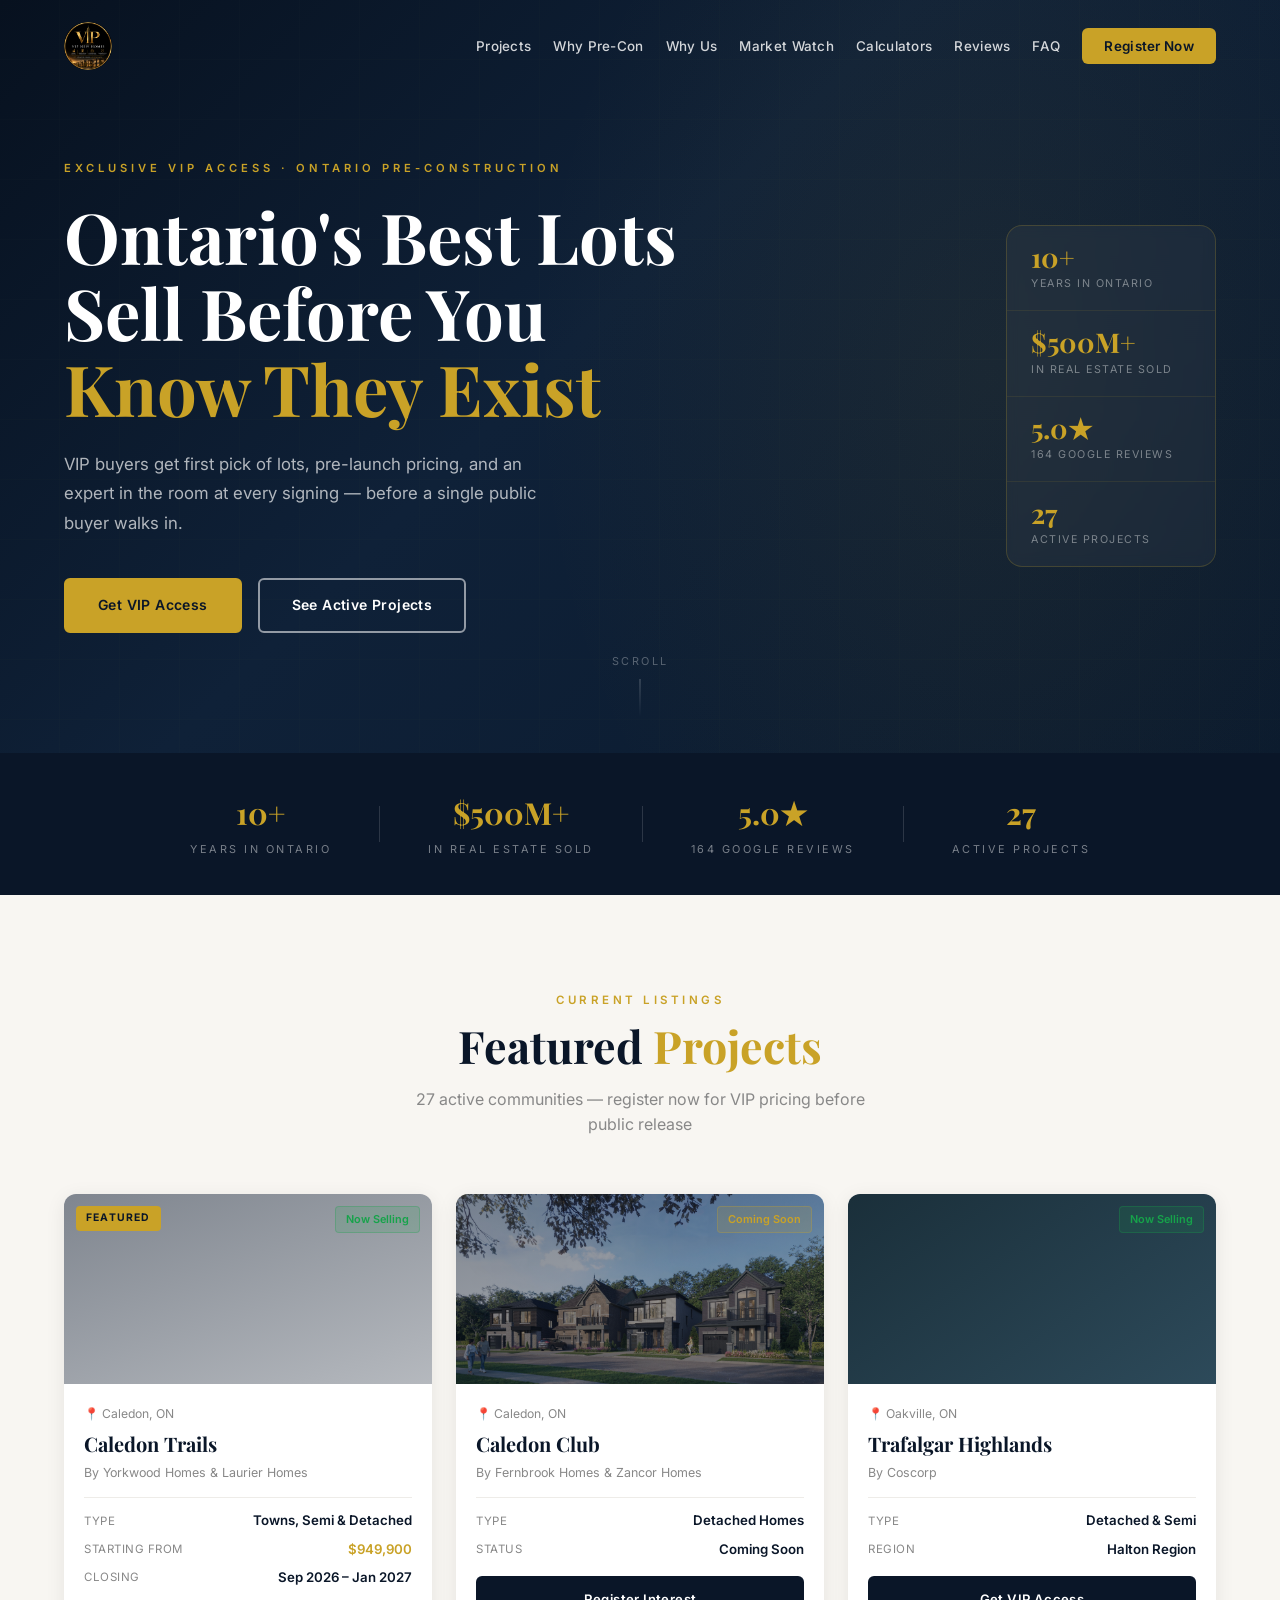
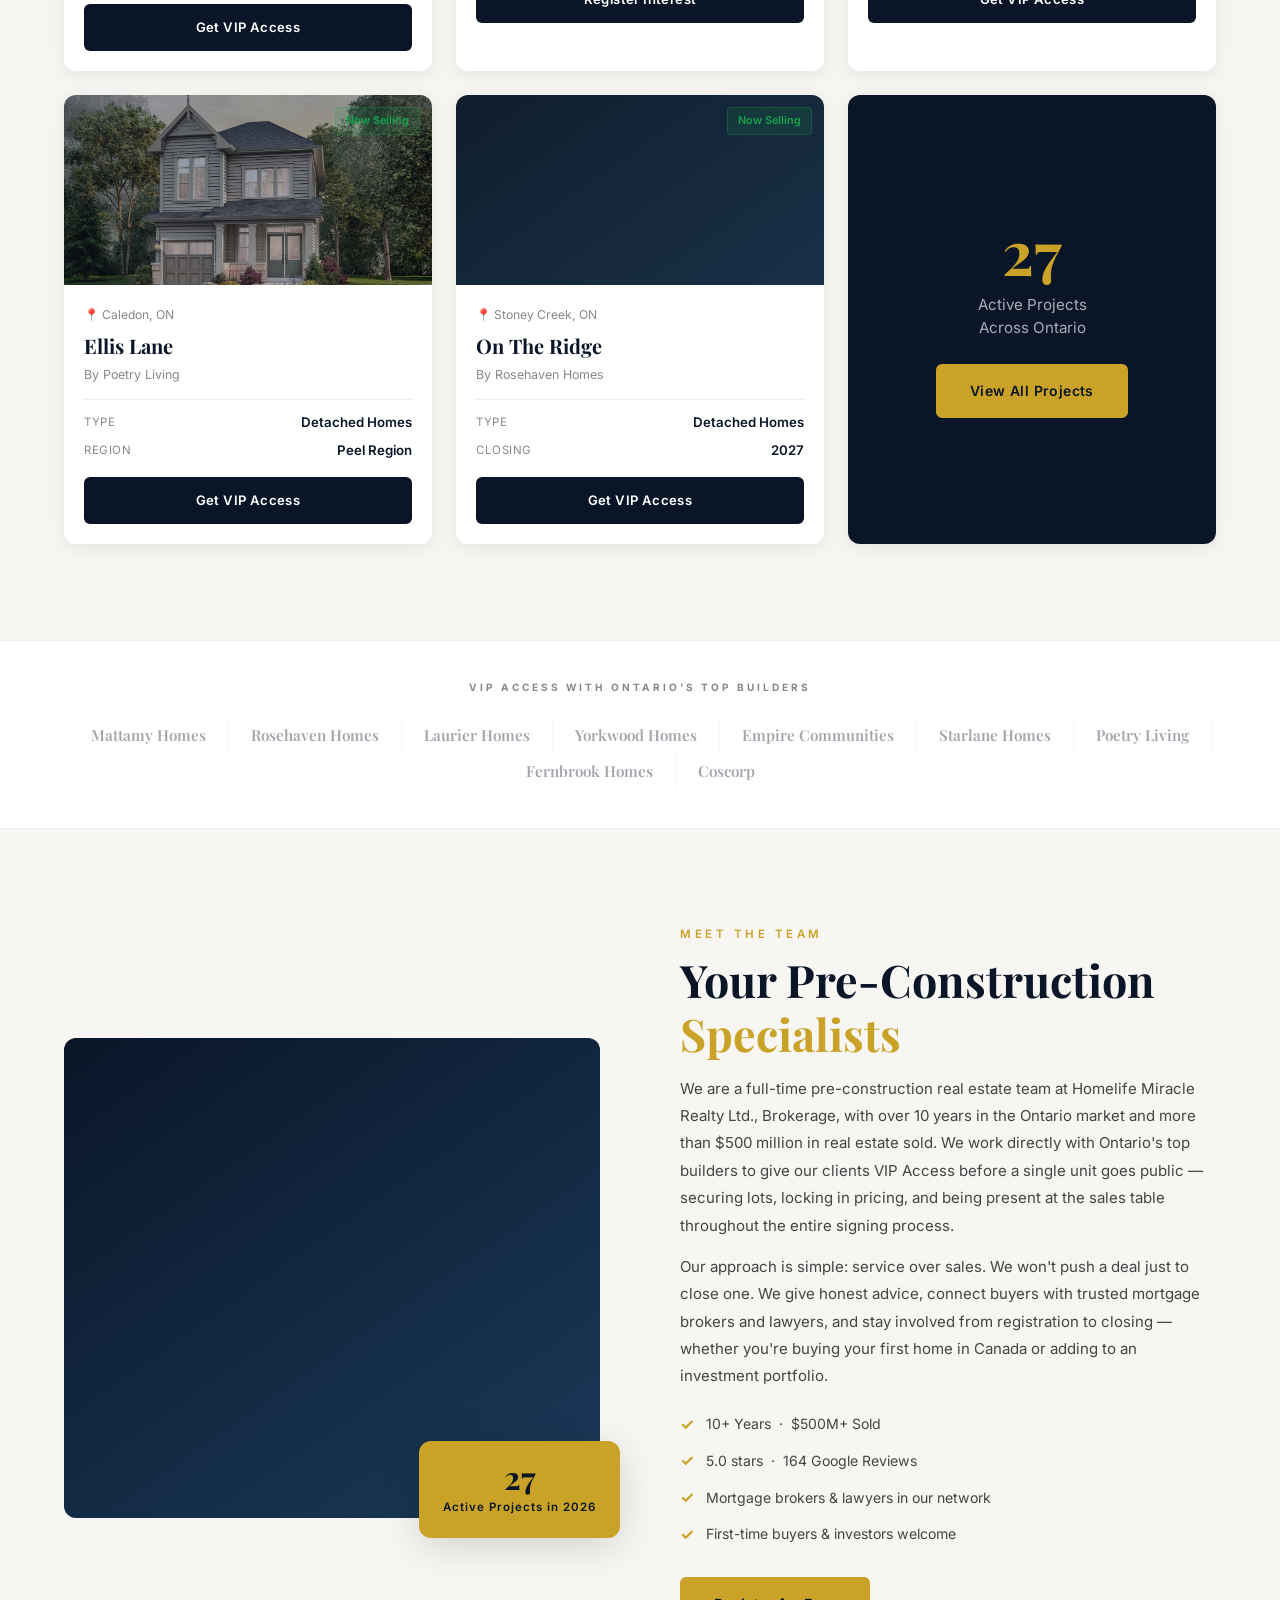
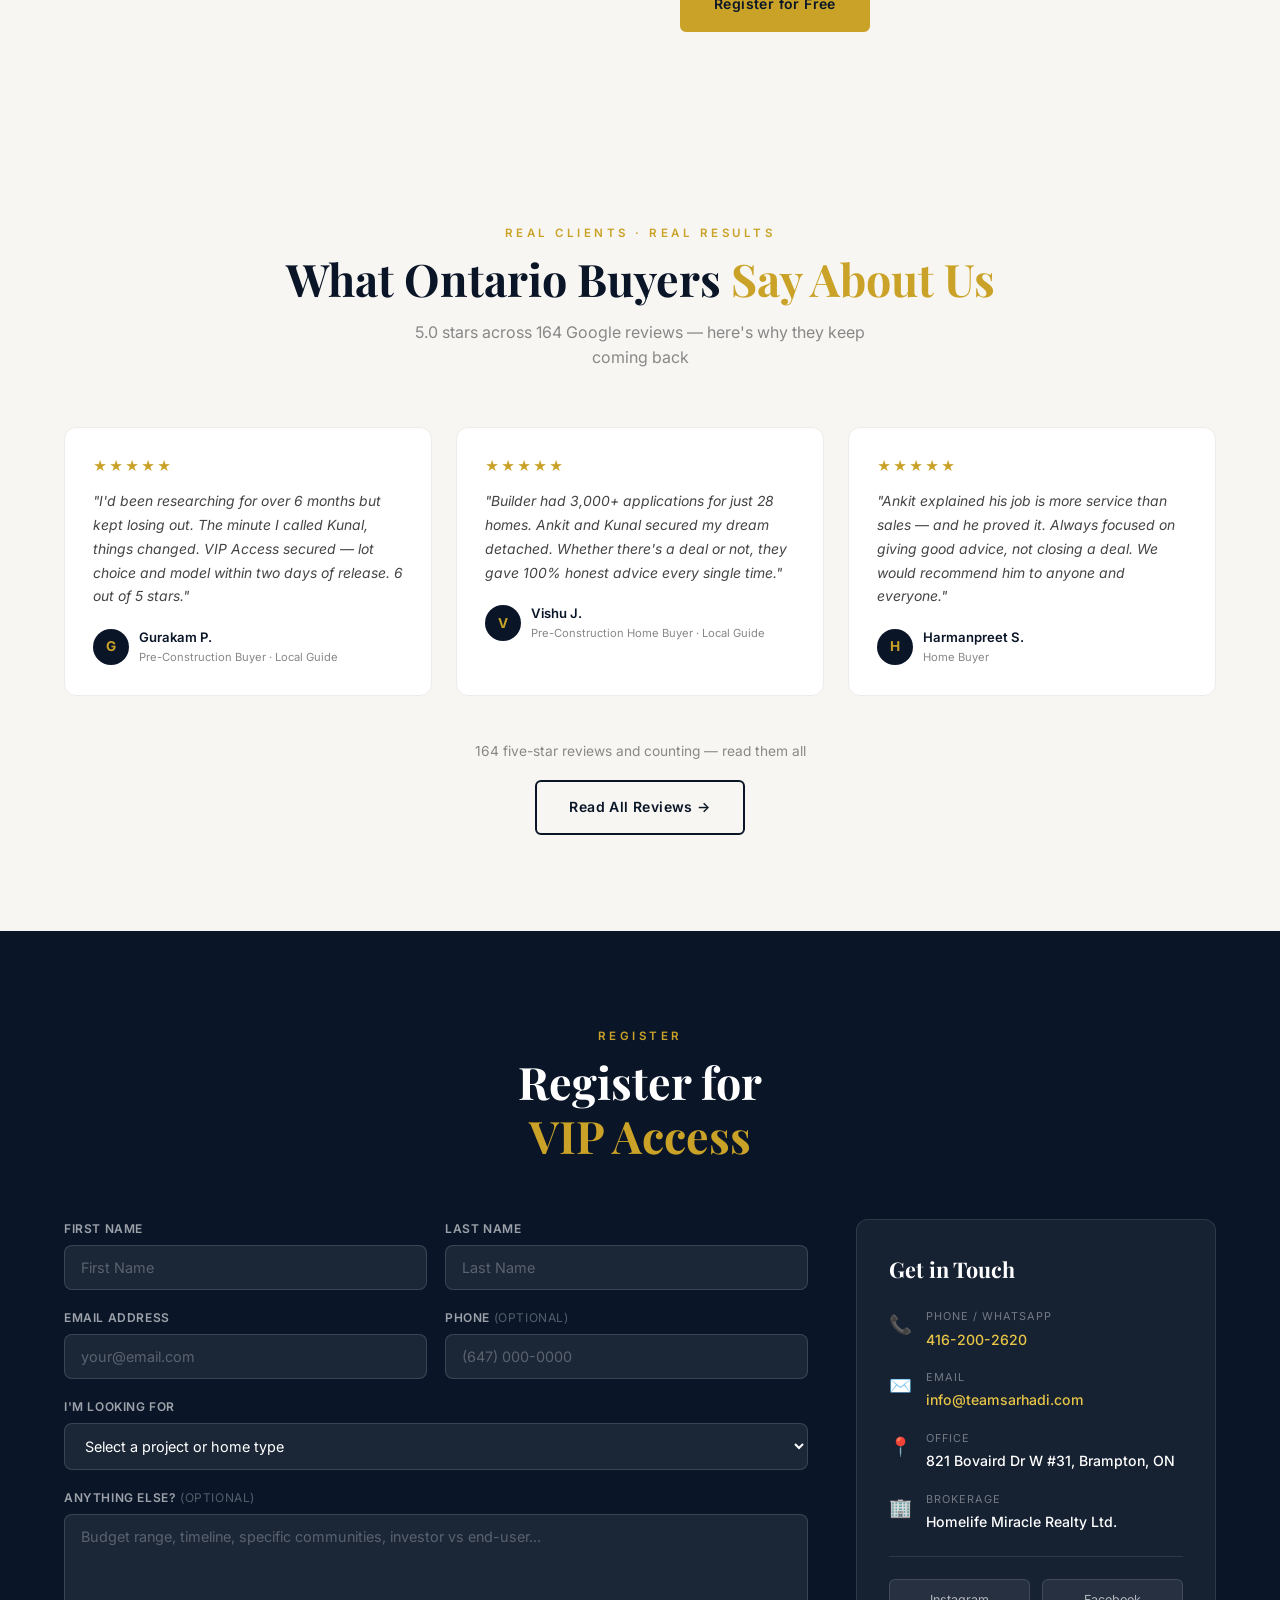
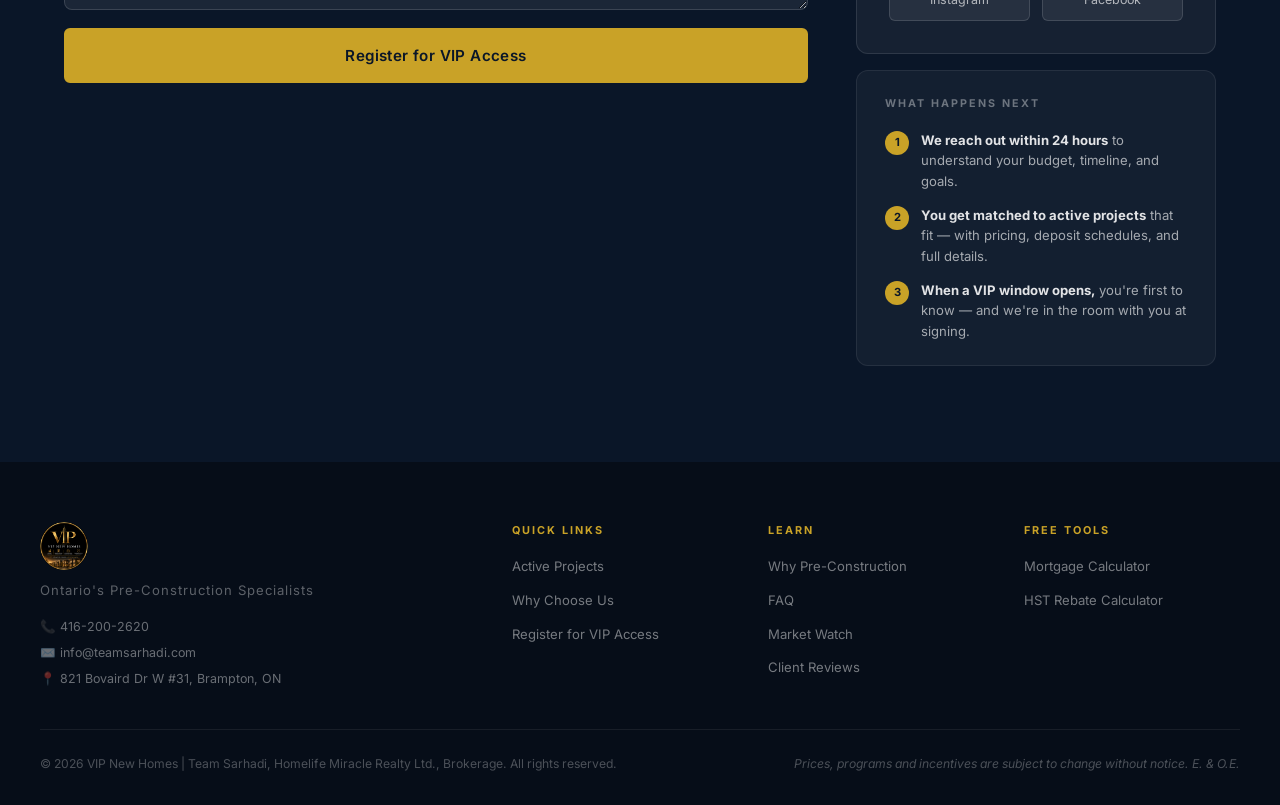
==== commit 38b5d0b0: "De-gimmick index page: clean hero, stats bar, remove FOMO sections, professional contact - Hero: rem" ====
--- a/index.html
+++ b/index.html
@@ -138,10 +138,9 @@
                     in the room at every signing — before a single public buyer walks in.
                 </p>
                 <div class="hero-buttons">
-                    <a href="#contact" class="btn btn-primary">Claim VIP Access — Free</a>
+                    <a href="#contact" class="btn btn-primary">Get VIP Access</a>
                     <a href="#projects" class="btn btn-outline">See Active Projects</a>
                 </div>
-                <p class="hero-urgency">VIP windows close within 48–72 hours of each project launch</p>
             </div>
             <div class="hero-proof">
                 <div class="hp-stat">
@@ -168,26 +167,27 @@
         </div>
     </section>
 
-    <!-- ========== PROOF STRIP ========== -->
-    <section class="proof-strip">
-        <div class="proof-strip-inner">
-            <div class="ps-rating">
-                <div class="ps-stars">★★★★★</div>
-                <div class="ps-score-text"><strong>5.0</strong> · 164 Google Reviews</div>
-            </div>
-            <div class="ps-divider"></div>
-            <blockquote class="ps-quote">
-                <p>"Got first pick of lots — lot secured within 2 days of VIP release."</p>
-                <cite>— Gurakam P., Pre-Construction Buyer</cite>
-            </blockquote>
-            <div class="ps-divider"></div>
-            <blockquote class="ps-quote">
-                <p>"Builder had 3,000+ applications for 28 homes. Team Sarhadi got us in."</p>
-                <cite>— Vishu J., Pre-Construction Buyer</cite>
-            </blockquote>
-            <div class="ps-divider"></div>
-            <div class="ps-cta">
-                <a href="#contact" class="btn btn-primary">Register Free →</a>
+    <!-- ========== STATS BAR ========== -->
+    <section class="stats-bar">
+        <div class="stats-container">
+            <div class="stat">
+                <span class="stat-number">10+</span>
+                <span class="stat-label">Years in Ontario</span>
+            </div>
+            <div class="stat-divider"></div>
+            <div class="stat">
+                <span class="stat-number">$500M+</span>
+                <span class="stat-label">In Real Estate Sold</span>
+            </div>
+            <div class="stat-divider"></div>
+            <div class="stat">
+                <span class="stat-number">5.0★</span>
+                <span class="stat-label">164 Google Reviews</span>
+            </div>
+            <div class="stat-divider"></div>
+            <div class="stat">
+                <span class="stat-number">27</span>
+                <span class="stat-label">Active Projects</span>
             </div>
         </div>
     </section>
@@ -296,98 +296,6 @@
         </div>
     </section>
 
-    <!-- ========== COST OF WAITING ========== -->
-    <section class="cost-of-waiting">
-        <div class="cow-inner">
-            <div class="cow-text">
-                <p class="section-tag">WHY TIMING MATTERS</p>
-                <h2 class="section-title">The Lot You Want<br><span class="gold">Won't Wait for You</span></h2>
-                <p>VIP Access windows open and close in 24–72 hours. By the time most buyers hear about a project, the corner lots, walk-out basements, and premium elevations are already allocated. The public release is what's left after VIP buyers have already chosen.</p>
-                <div class="cow-stats">
-                    <div class="cow-stat">
-                        <span class="cow-num">48h</span>
-                        <span class="cow-label">Avg. VIP window before lots go public</span>
-                    </div>
-                    <div class="cow-stat">
-                        <span class="cow-num">$0</span>
-                        <span class="cow-label">Cost to register for VIP Access</span>
-                    </div>
-                    <div class="cow-stat">
-                        <span class="cow-num">#1</span>
-                        <span class="cow-label">Pick before anyone else walks in</span>
-                    </div>
-                </div>
-                <a href="#contact" class="btn btn-primary">Secure My VIP Access →</a>
-            </div>
-            <div class="cow-card-stack">
-                <div class="cow-card cow-card-vip">
-                    <div class="cow-card-badge">✓ VIP BUYER</div>
-                    <h4>What you get</h4>
-                    <ul>
-                        <li>✓ First pick of lots and models</li>
-                        <li>✓ Pre-launch pricing before increases</li>
-                        <li>✓ Choice of elevation and sq ft</li>
-                        <li>✓ Agent with you at signing</li>
-                        <li>✓ Lawyer reviewed before you sign</li>
-                    </ul>
-                </div>
-                <div class="cow-card cow-card-public">
-                    <div class="cow-card-badge cow-badge-gray">PUBLIC BUYER</div>
-                    <h4>What's left</h4>
-                    <ul>
-                        <li>Remaining lots after VIP sellout</li>
-                        <li>Post-increase pricing</li>
-                        <li>Limited model and floor plan selection</li>
-                        <li>No priority on release day</li>
-                        <li>No guaranteed representation</li>
-                    </ul>
-                </div>
-            </div>
-        </div>
-    </section>
-
-    <!-- ========== WHY VIP ========== -->
-    <section class="why-vip" id="why-vip">
-        <div class="section-container">
-            <div class="section-header">
-                <p class="section-tag">THE VIP ADVANTAGE</p>
-                <h2 class="section-title">Why Register <span class="gold">VIP</span>?</h2>
-                <p class="section-subtitle">Skip the line. Get exclusive access before the public release.</p>
-            </div>
-            <div class="benefits-grid">
-                <div class="benefit-card">
-                    <div class="benefit-icon">🔑</div>
-                    <h3>You Choose. They Wait.</h3>
-                    <p>During VIP Access, you select your lot, model, and elevation before a single public buyer gets in. Corner lots, walk-out basements, and premium views are gone before general release opens.</p>
-                </div>
-                <div class="benefit-card">
-                    <div class="benefit-icon">📈</div>
-                    <h3>Lock Today. Profit Tomorrow.</h3>
-                    <p>You sign at today's price. During the 12–36 months of construction, the market moves — and you capture that appreciation before you've even received your keys.</p>
-                </div>
-                <div class="benefit-card">
-                    <div class="benefit-icon">📋</div>
-                    <h3>No Surprises. Ever.</h3>
-                    <p>Deposits, closing costs, development charges, HST, upgrade pricing — we go through every line before you commit. You'll know exactly what you're signing before a pen touches paper.</p>
-                </div>
-                <div class="benefit-card">
-                    <div class="benefit-icon">🏗️</div>
-                    <h3>Direct Access to Ontario's Best.</h3>
-                    <p>We work directly with Mattamy, Rosehaven, Laurier, Yorkwood, Empire, Starlane and more — giving you access that walk-in buyers simply cannot get on their own.</p>
-                </div>
-                <div class="benefit-card">
-                    <div class="benefit-icon">📍</div>
-                    <h3>27 Communities. Your Pick.</h3>
-                    <p>From Caledon to Stoney Creek, Oakville to Milton — we cover every growth corridor in Ontario where pre-construction delivers the best long-term value for buyers and investors.</p>
-                </div>
-                <div class="benefit-card">
-                    <div class="benefit-icon">🤝</div>
-                    <h3>We're With You Sign to Key.</h3>
-                    <p>Registration, decor appointment, lawyer review, closing — we stay involved the entire time. Most buyers wish they'd had this kind of support. Ours have it automatically.</p>
-                </div>
-            </div>
-        </div>
-    </section>
 
     <!-- ========== BUILDER TRUST STRIP ========== -->
     <section class="builder-strip">
@@ -487,15 +395,11 @@
     <section class="contact" id="contact">
         <div class="section-container">
             <div class="section-header">
-                <p class="section-tag">GET STARTED — FREE</p>
-                <h2 class="section-title" style="color:#fff;">Claim Your Spot.<br><span class="gold">It Takes 60 Seconds.</span></h2>
-                <p class="section-subtitle" style="color:rgba(255,255,255,0.5);">Join 500+ Ontario buyers who get first access — before any project goes public.</p>
+                <p class="section-tag">REGISTER</p>
+                <h2 class="section-title" style="color:#fff;">Register for<br><span class="gold">VIP Access</span></h2>
             </div>
             <div class="contact-wrapper">
                 <form class="contact-form" id="contactForm" novalidate>
-                    <div class="contact-urgency">
-                        ⚡ VIP windows close within 48–72 hours of each launch. Register now so you never miss another project.
-                    </div>
                     <div class="form-row">
                         <div class="form-group">
                             <label for="firstName">First Name</label>
@@ -534,11 +438,7 @@
                         <textarea id="message" placeholder="Budget range, timeline, specific communities, investor vs end-user..."></textarea>
                     </div>
                     <div class="form-submit-area">
-                        <button type="submit" class="btn btn-primary btn-submit">Claim My VIP Access →</button>
-                        <div class="form-social-proof">
-                            <span class="fsp-stars">★★★★★</span>
-                            <span>164 five-star reviews · No spam, ever · Unsubscribe anytime</span>
-                        </div>
+                        <button type="submit" class="btn btn-primary btn-submit">Register for VIP Access</button>
                     </div>
                 </form>
                 <div class="contact-info">
--- a/css/style.css
+++ b/css/style.css
@@ -220,10 +220,10 @@
    HERO
    ============================================================ */
 .hero {
-    min-height: 100vh;
+    min-height: auto;
     position: relative;
     display: flex;
-    align-items: center;
+    align-items: flex-start;
     overflow: hidden;
 }
 .hero-bg {
@@ -252,7 +252,7 @@
     z-index: 2;
     max-width: var(--max);
     margin: 0 auto;
-    padding: 120px 24px 80px;
+    padding: 160px 24px 120px;
     width: 100%;
     display: flex;
     align-items: center;
@@ -419,7 +419,8 @@
     color: var(--gold);
     border: 1px solid rgba(201,162,39,0.28);
 }
-.project-info { padding: 20px; }
+.project-info { padding: 20px; display: flex; flex-direction: column; }
+.project-info .btn-card { margin-top: auto; }
 .project-location { font-size:0.76rem; color:var(--gray); margin-bottom:5px; }
 .project-name { font-family:var(--font-serif); font-size:1.25rem; font-weight:700; color:var(--navy); margin-bottom:3px; }
 .project-builder { font-size:0.78rem; color:var(--gray); margin-bottom:14px; }
@@ -863,3 +864,40 @@
 @media (max-width: 480px) {
     .footer-cols { grid-template-columns: 1fr; }
 }
+
+/* ============================================================
+   MOBILE OVERRIDES FOR NEW SECTIONS
+   (Must come after component definitions to win the cascade)
+   ============================================================ */
+@media (max-width: 768px) {
+    /* Proof strip */
+    .proof-strip-inner { flex-direction: column; gap: 18px; align-items: flex-start; padding: 0 4px; }
+    .ps-divider { width: 100%; height: 1px; }
+    .ps-quote { max-width: 100%; padding: 0; }
+    .ps-rating { align-items: flex-start; padding: 0; }
+    .ps-cta { padding: 0; width: 100%; }
+    .ps-cta .btn { width: 100%; text-align: center; }
+
+    /* Cost of Waiting FOMO */
+    .cow-inner { grid-template-columns: 1fr !important; gap: 40px; padding: 64px 0; }
+    .cow-stats { gap: 20px; }
+    .cow-card { padding: 22px 20px; }
+
+    /* Builder strip */
+    .bs-logos { gap: 8px; }
+    .bs-logos span { font-size: 0.78rem; padding: 6px 12px; }
+
+    /* Homepage reviews */
+    .hp-reviews-grid { grid-template-columns: 1fr !important; }
+    .hp-review-card { padding: 24px 20px; }
+
+    /* Contact urgency & what-happens-next */
+    .contact-urgency { font-size: 0.82rem; padding: 10px 14px; flex-wrap: wrap; }
+    .what-happens-next { margin-top: 28px; }
+    .form-social-proof { flex-wrap: wrap; justify-content: center; text-align: center; }
+
+    /* Prevent grid item overflow */
+    .contact-form { min-width: 0; width: 100%; }
+    .contact-info-panel { min-width: 0; width: 100%; }
+    .contact-wrapper { overflow: hidden; }
+}
